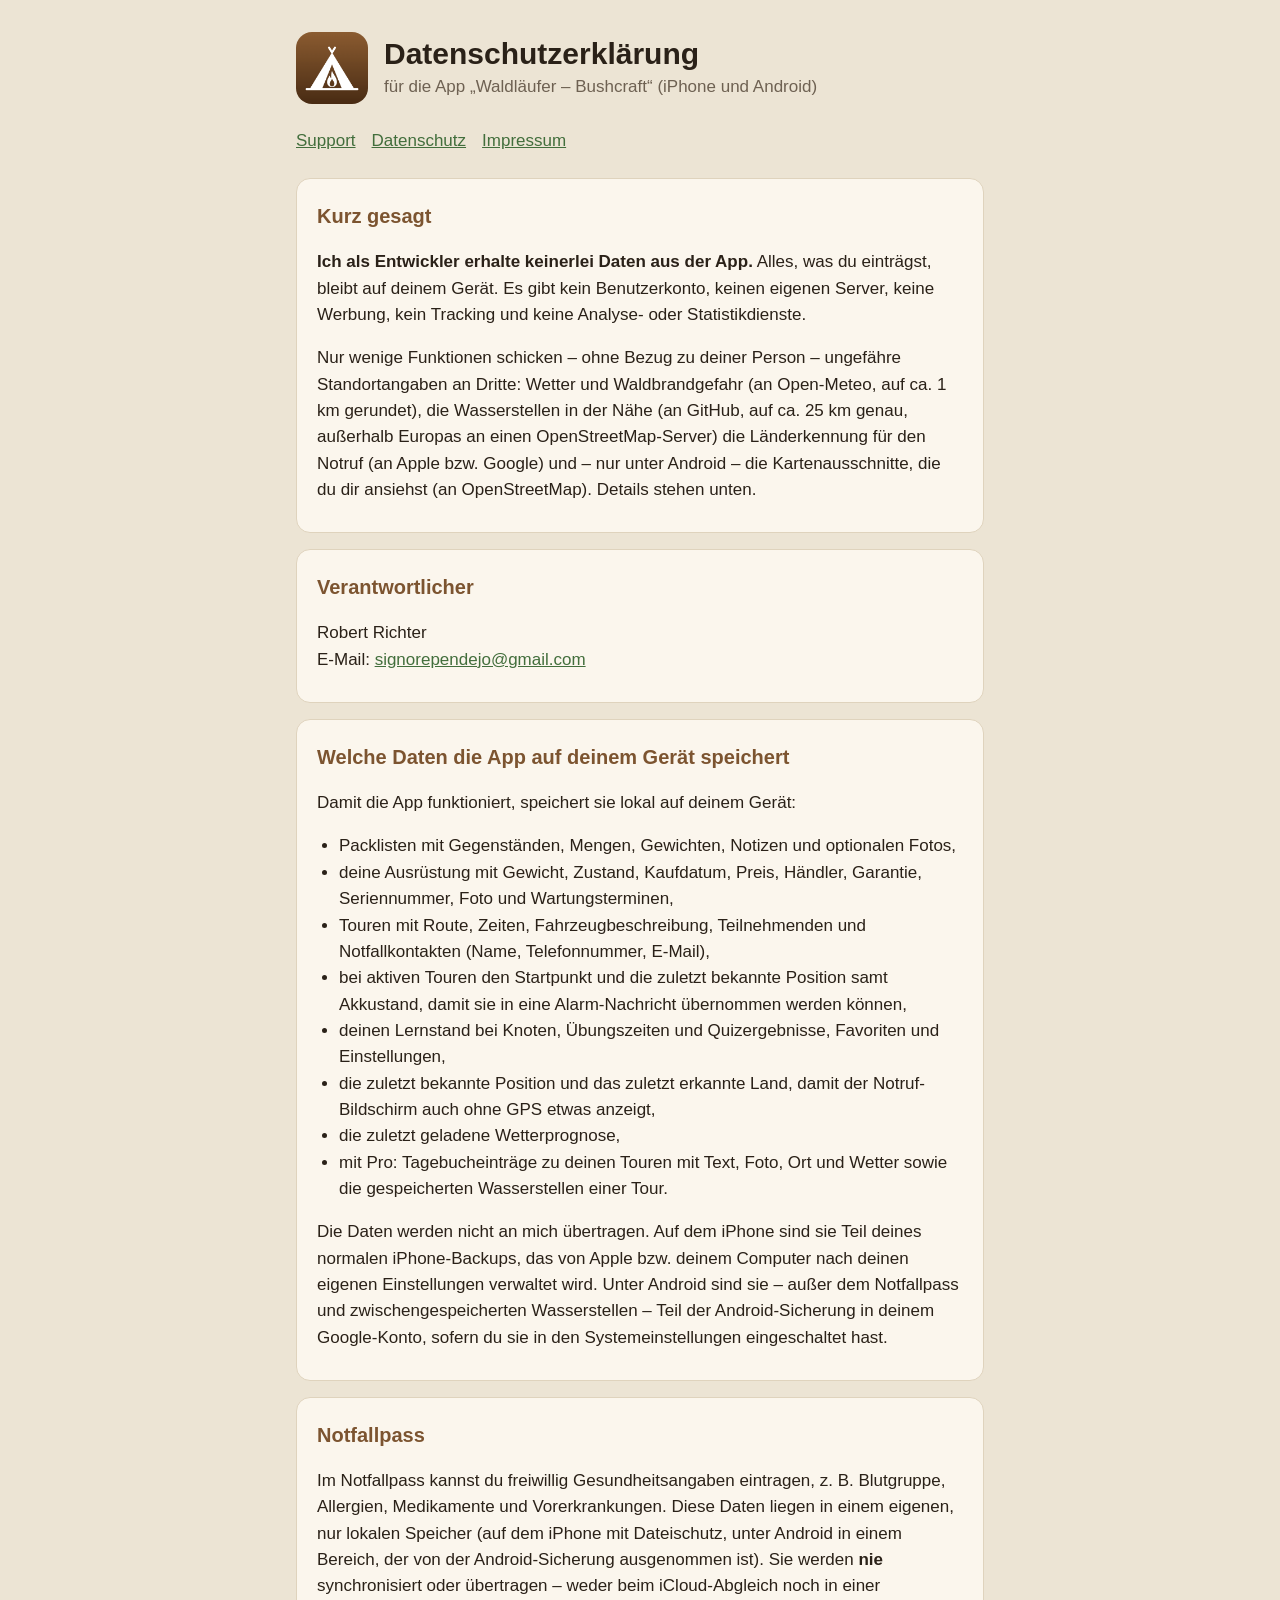
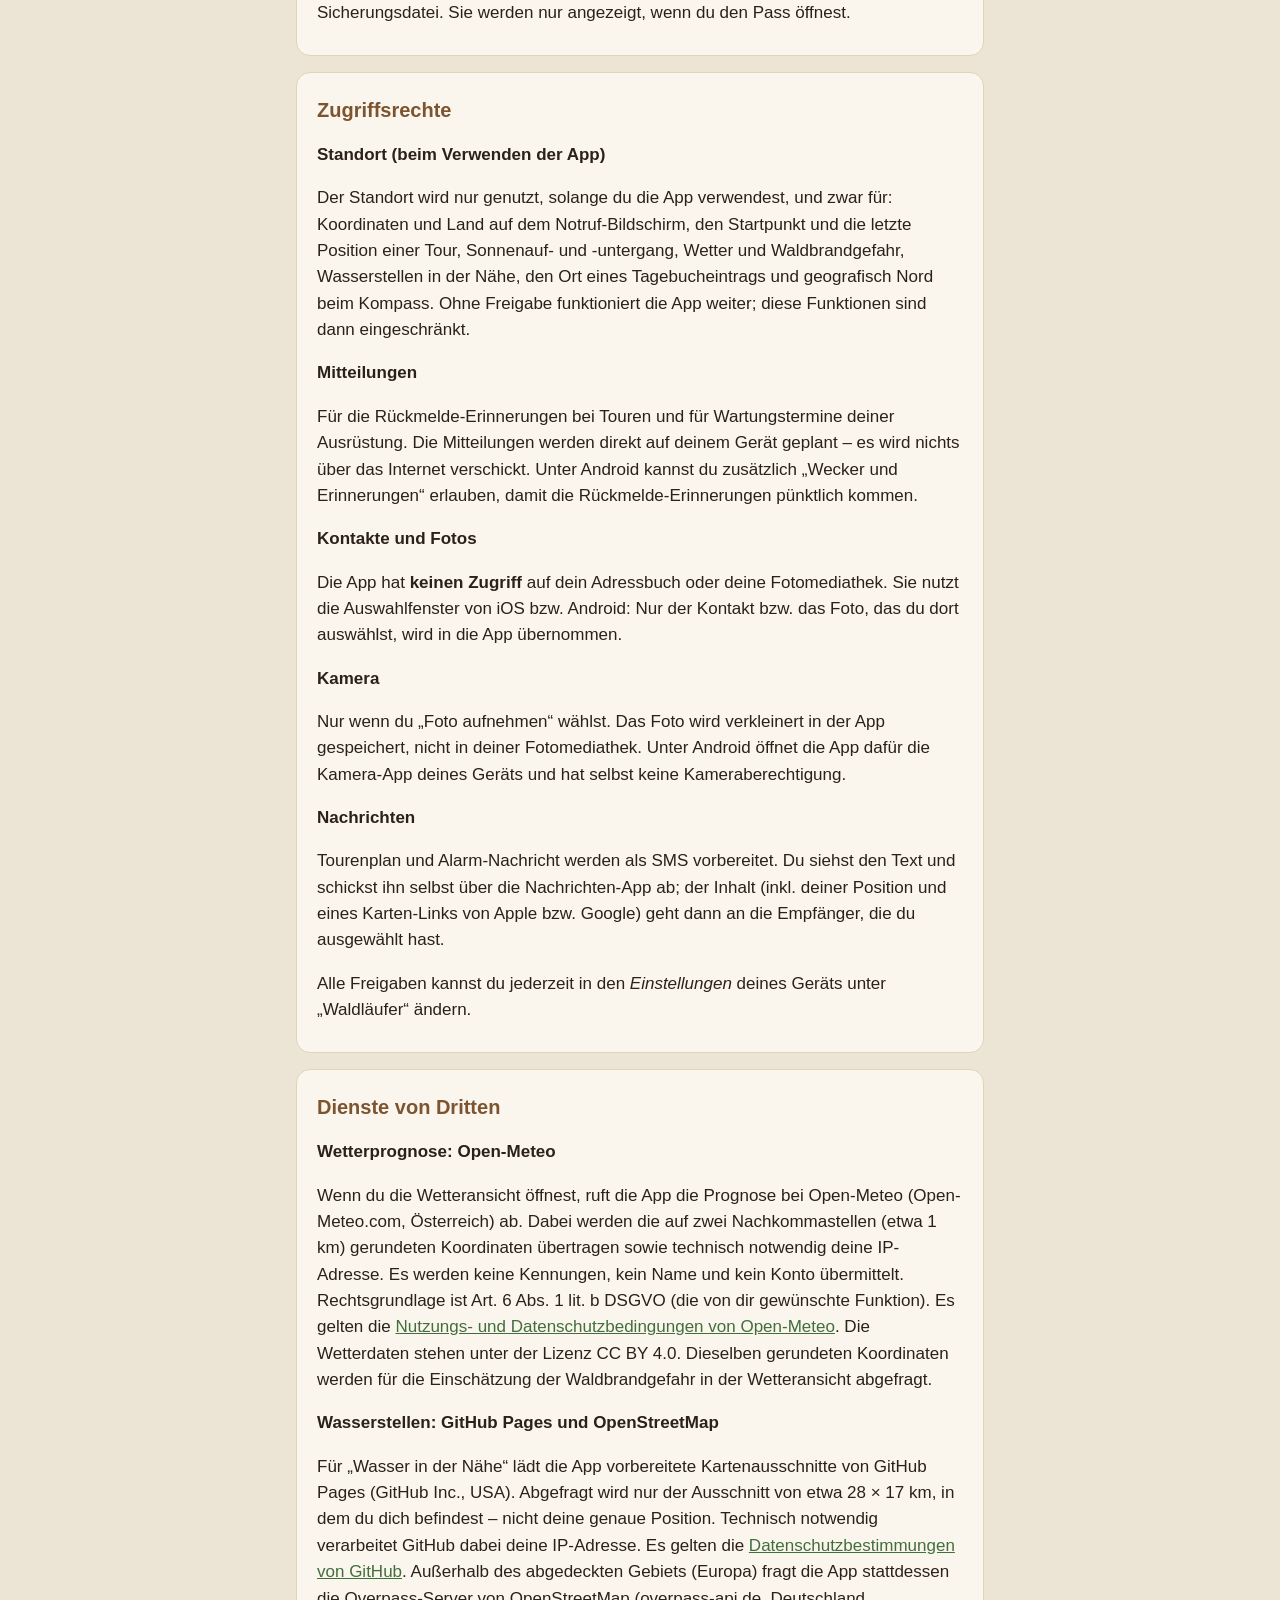
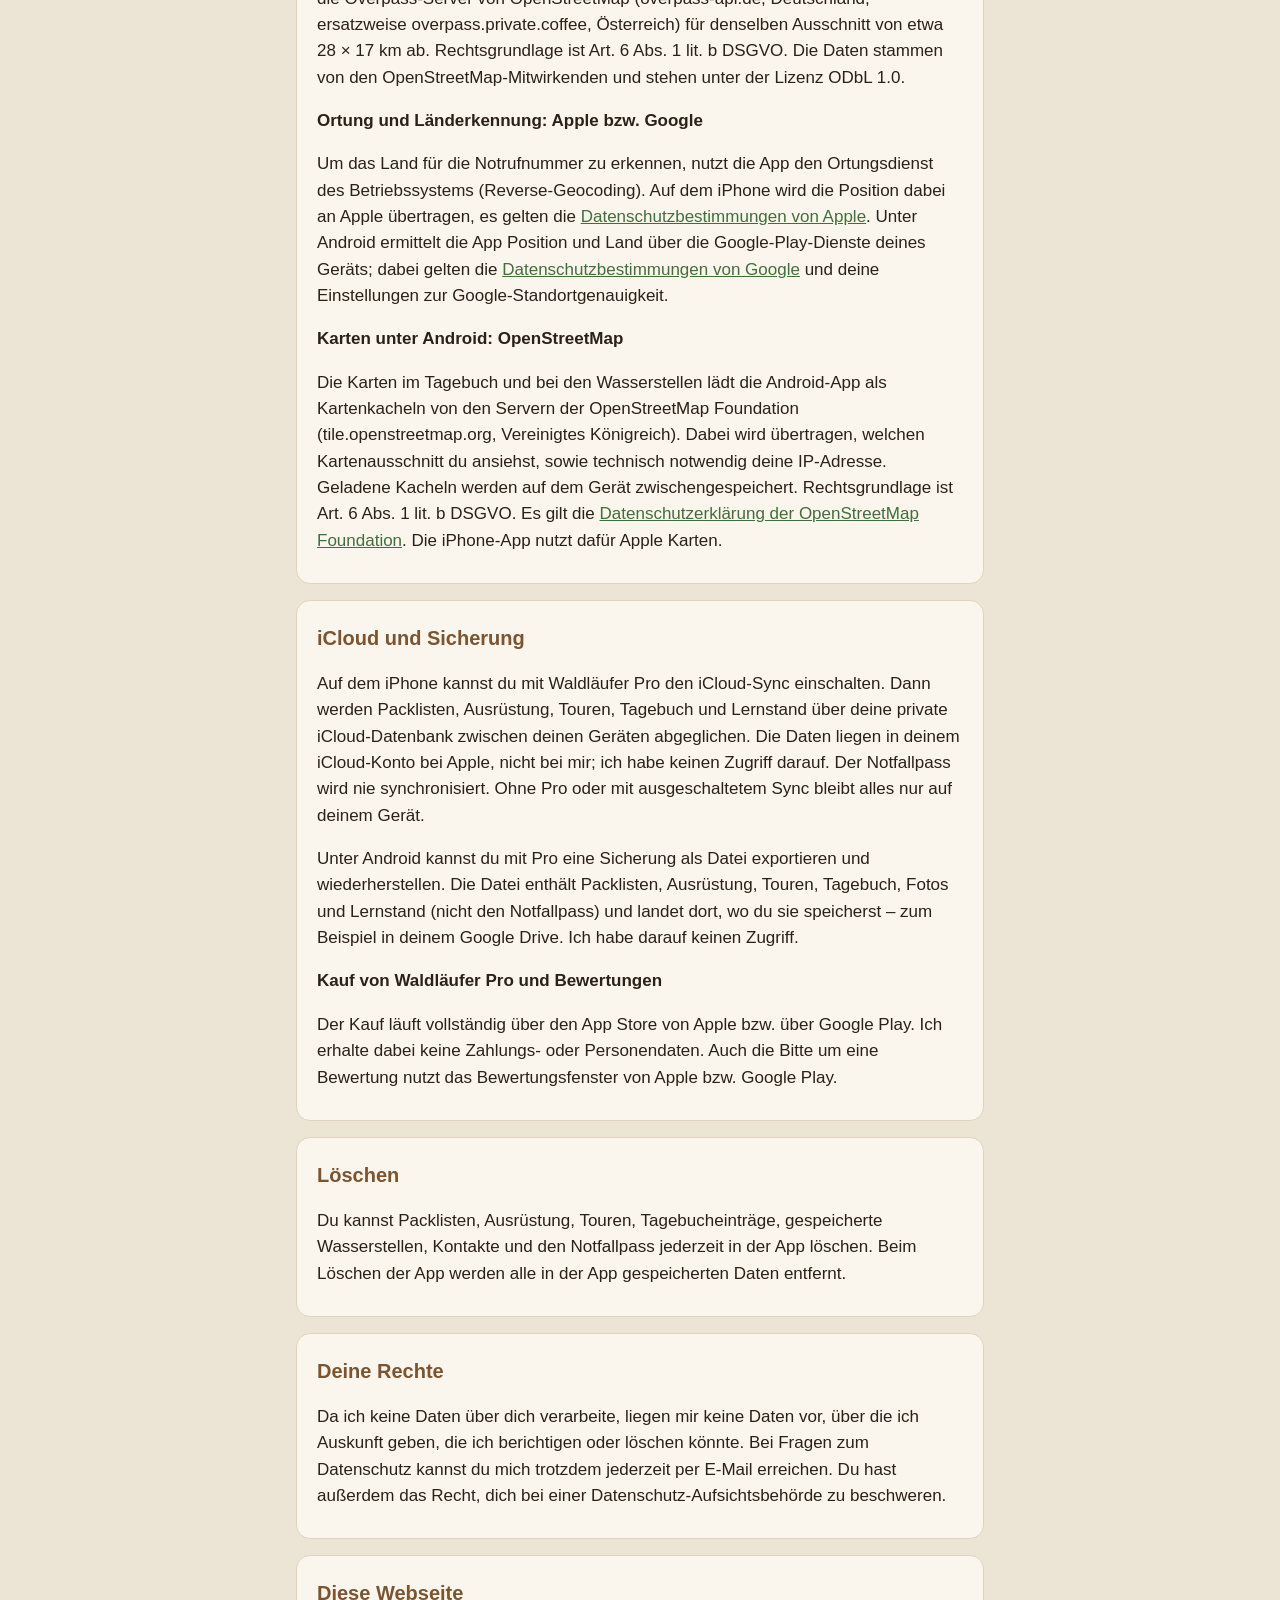
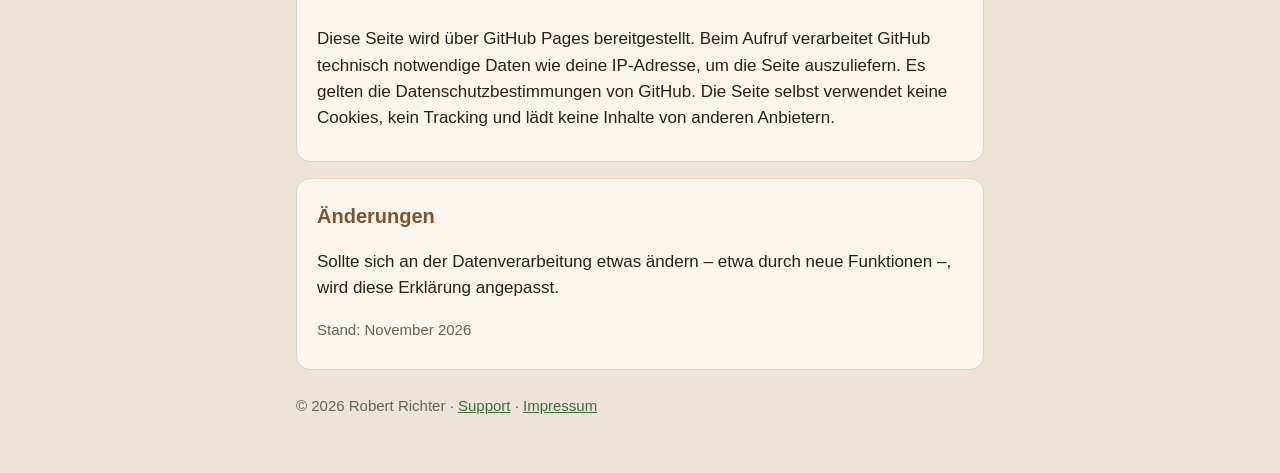
==== datenschutz.html @ 4b3ed61f "Datenschutz: Android-App ergänzt (Google-Ortung, OSM-Karten, Sicherung, Google Play) Co-Authored-By:" ====
<!doctype html>
<html lang="de">
<head>
  <meta charset="utf-8">
  <meta name="viewport" content="width=device-width, initial-scale=1">
  <title>Waldläufer – Datenschutz</title>
  <meta name="description" content="Datenschutzerklärung der App „Waldläufer – Bushcraft“ für iPhone und Android.">
  <link rel="icon" href="icon.png">
  <link rel="stylesheet" href="style.css">
</head>
<body>
<main>
  <header>
    <img src="icon.png" alt="">
    <div>
      <h1>Datenschutzerklärung</h1>
      <p>für die App „Waldläufer – Bushcraft“ (iPhone und Android)</p>
    </div>
  </header>
  <nav>
    <a href="./">Support</a>
    <a href="datenschutz.html">Datenschutz</a>
    <a href="impressum.html">Impressum</a>
  </nav>

  <section>
    <h2>Kurz gesagt</h2>
    <p><strong>Ich als Entwickler erhalte keinerlei Daten aus der App.</strong> Alles, was du einträgst, bleibt auf deinem Gerät.
      Es gibt kein Benutzerkonto, keinen eigenen Server, keine Werbung, kein Tracking und keine Analyse- oder Statistikdienste.</p>
    <p>Nur wenige Funktionen schicken – ohne Bezug zu deiner Person – ungefähre Standortangaben an Dritte: Wetter und
      Waldbrandgefahr (an Open-Meteo, auf ca. 1 km gerundet), die Wasserstellen in der Nähe (an GitHub, auf ca. 25 km genau,
      außerhalb Europas an einen OpenStreetMap-Server) die Länderkennung für den Notruf (an Apple bzw. Google) und – nur unter Android – die Kartenausschnitte, die du dir ansiehst (an OpenStreetMap). Details stehen unten.</p>
  </section>

  <section>
    <h2>Verantwortlicher</h2>
    <p>Robert Richter<br>
      E-Mail: <a href="mailto:signorependejo@gmail.com">signorependejo@gmail.com</a></p>
  </section>

  <section>
    <h2>Welche Daten die App auf deinem Gerät speichert</h2>
    <p>Damit die App funktioniert, speichert sie lokal auf deinem Gerät:</p>
    <ul>
      <li>Packlisten mit Gegenständen, Mengen, Gewichten, Notizen und optionalen Fotos,</li>
      <li>deine Ausrüstung mit Gewicht, Zustand, Kaufdatum, Preis, Händler, Garantie, Seriennummer, Foto und Wartungsterminen,</li>
      <li>Touren mit Route, Zeiten, Fahrzeugbeschreibung, Teilnehmenden und Notfallkontakten (Name, Telefonnummer, E-Mail),</li>
      <li>bei aktiven Touren den Startpunkt und die zuletzt bekannte Position samt Akkustand, damit sie in eine Alarm-Nachricht
        übernommen werden können,</li>
      <li>deinen Lernstand bei Knoten, Übungszeiten und Quizergebnisse, Favoriten und Einstellungen,</li>
      <li>die zuletzt bekannte Position und das zuletzt erkannte Land, damit der Notruf-Bildschirm auch ohne GPS etwas anzeigt,</li>
      <li>die zuletzt geladene Wetterprognose,</li>
      <li>mit Pro: Tagebucheinträge zu deinen Touren mit Text, Foto, Ort und Wetter sowie die gespeicherten Wasserstellen einer Tour.</li>
    </ul>
    <p>Die Daten werden nicht an mich übertragen. Auf dem iPhone sind sie Teil deines normalen iPhone-Backups, das von Apple bzw.
      deinem Computer nach deinen eigenen Einstellungen verwaltet wird. Unter Android sind sie – außer dem Notfallpass und
      zwischengespeicherten Wasserstellen – Teil der Android-Sicherung in deinem Google-Konto, sofern du sie in den
      Systemeinstellungen eingeschaltet hast.</p>
  </section>

  <section>
    <h2>Notfallpass</h2>
    <p>Im Notfallpass kannst du freiwillig Gesundheitsangaben eintragen, z. B. Blutgruppe, Allergien, Medikamente und
      Vorerkrankungen. Diese Daten liegen in einem eigenen, nur lokalen Speicher (auf dem iPhone mit Dateischutz, unter Android
      in einem Bereich, der von der Android-Sicherung ausgenommen ist). Sie werden <strong>nie</strong> synchronisiert oder
      übertragen – weder beim iCloud-Abgleich noch in einer Sicherungsdatei. Sie werden nur
      angezeigt, wenn du den Pass öffnest.</p>
  </section>

  <section>
    <h2>Zugriffsrechte</h2>
    <h3>Standort (beim Verwenden der App)</h3>
    <p>Der Standort wird nur genutzt, solange du die App verwendest, und zwar für: Koordinaten und Land auf dem Notruf-Bildschirm,
      den Startpunkt und die letzte Position einer Tour, Sonnenauf- und -untergang, Wetter und Waldbrandgefahr, Wasserstellen in der
      Nähe, den Ort eines Tagebucheintrags und geografisch Nord beim Kompass.
      Ohne Freigabe funktioniert die App weiter; diese Funktionen sind dann eingeschränkt.</p>
    <h3>Mitteilungen</h3>
    <p>Für die Rückmelde-Erinnerungen bei Touren und für Wartungstermine deiner Ausrüstung. Die Mitteilungen werden direkt auf
      deinem Gerät geplant – es wird nichts über das Internet verschickt. Unter Android kannst du zusätzlich „Wecker und
      Erinnerungen“ erlauben, damit die Rückmelde-Erinnerungen pünktlich kommen.</p>
    <h3>Kontakte und Fotos</h3>
    <p>Die App hat <strong>keinen Zugriff</strong> auf dein Adressbuch oder deine Fotomediathek. Sie nutzt die Auswahlfenster von
      iOS bzw. Android: Nur der Kontakt bzw. das Foto, das du dort auswählst, wird in die App übernommen.</p>
    <h3>Kamera</h3>
    <p>Nur wenn du „Foto aufnehmen“ wählst. Das Foto wird verkleinert in der App gespeichert, nicht in deiner Fotomediathek.
      Unter Android öffnet die App dafür die Kamera-App deines Geräts und hat selbst keine Kameraberechtigung.</p>
    <h3>Nachrichten</h3>
    <p>Tourenplan und Alarm-Nachricht werden als SMS vorbereitet. Du siehst den Text und schickst ihn selbst über die
      Nachrichten-App ab; der Inhalt (inkl. deiner Position und eines Karten-Links von Apple bzw. Google) geht dann an die Empfänger,
      die du ausgewählt hast.</p>
    <p>Alle Freigaben kannst du jederzeit in den <em>Einstellungen</em> deines Geräts unter „Waldläufer“ ändern.</p>
  </section>

  <section>
    <h2>Dienste von Dritten</h2>
    <h3>Wetterprognose: Open-Meteo</h3>
    <p>Wenn du die Wetteransicht öffnest, ruft die App die Prognose bei Open-Meteo (Open-Meteo.com, Österreich) ab. Dabei werden
      die auf zwei Nachkommastellen (etwa 1 km) gerundeten Koordinaten übertragen sowie technisch notwendig deine IP-Adresse.
      Es werden keine Kennungen, kein Name und kein Konto übermittelt. Rechtsgrundlage ist Art. 6 Abs. 1 lit. b DSGVO (die von dir
      gewünschte Funktion). Es gelten die <a href="https://open-meteo.com/en/terms">Nutzungs- und Datenschutzbedingungen von Open-Meteo</a>.
      Die Wetterdaten stehen unter der Lizenz CC BY 4.0. Dieselben gerundeten Koordinaten werden für die Einschätzung der
      Waldbrandgefahr in der Wetteransicht abgefragt.</p>
    <h3>Wasserstellen: GitHub Pages und OpenStreetMap</h3>
    <p>Für „Wasser in der Nähe“ lädt die App vorbereitete Kartenausschnitte von GitHub Pages (GitHub Inc., USA). Abgefragt wird
      nur der Ausschnitt von etwa 28 × 17 km, in dem du dich befindest – nicht deine genaue Position. Technisch notwendig
      verarbeitet GitHub dabei deine IP-Adresse. Es gelten die
      <a href="https://docs.github.com/de/site-policy/privacy-policies/github-general-privacy-statement">Datenschutzbestimmungen von GitHub</a>.
      Außerhalb des abgedeckten Gebiets (Europa) fragt die App stattdessen die Overpass-Server von OpenStreetMap
      (overpass-api.de, Deutschland, ersatzweise overpass.private.coffee, Österreich) für denselben Ausschnitt von etwa 28 × 17 km ab.
      Rechtsgrundlage ist Art. 6 Abs. 1 lit. b DSGVO. Die Daten stammen von den OpenStreetMap-Mitwirkenden und stehen unter der
      Lizenz ODbL 1.0.</p>
    <h3>Ortung und Länderkennung: Apple bzw. Google</h3>
    <p>Um das Land für die Notrufnummer zu erkennen, nutzt die App den Ortungsdienst des Betriebssystems (Reverse-Geocoding).
      Auf dem iPhone wird die Position dabei an Apple übertragen, es gelten die
      <a href="https://www.apple.com/de/legal/privacy/">Datenschutzbestimmungen von Apple</a>. Unter Android ermittelt die App
      Position und Land über die Google-Play-Dienste deines Geräts; dabei gelten die
      <a href="https://policies.google.com/privacy?hl=de">Datenschutzbestimmungen von Google</a> und deine Einstellungen zur
      Google-Standortgenauigkeit.</p>
    <h3>Karten unter Android: OpenStreetMap</h3>
    <p>Die Karten im Tagebuch und bei den Wasserstellen lädt die Android-App als Kartenkacheln von den Servern der OpenStreetMap
      Foundation (tile.openstreetmap.org, Vereinigtes Königreich). Dabei wird übertragen, welchen Kartenausschnitt du ansiehst, sowie
      technisch notwendig deine IP-Adresse. Geladene Kacheln werden auf dem Gerät zwischengespeichert. Rechtsgrundlage ist
      Art. 6 Abs. 1 lit. b DSGVO. Es gilt die <a href="https://osmfoundation.org/wiki/Privacy_Policy">Datenschutzerklärung der
      OpenStreetMap Foundation</a>. Die iPhone-App nutzt dafür Apple Karten.</p>
  </section>

  <section>
    <h2>iCloud und Sicherung</h2>
    <p>Auf dem iPhone kannst du mit Waldläufer Pro den iCloud-Sync einschalten. Dann werden Packlisten, Ausrüstung, Touren, Tagebuch und Lernstand
      über deine private iCloud-Datenbank zwischen deinen Geräten abgeglichen. Die Daten liegen in deinem iCloud-Konto bei Apple,
      nicht bei mir; ich habe keinen Zugriff darauf. Der Notfallpass wird nie synchronisiert. Ohne Pro oder mit ausgeschaltetem
      Sync bleibt alles nur auf deinem Gerät.</p>
    <p>Unter Android kannst du mit Pro eine Sicherung als Datei exportieren und wiederherstellen. Die Datei enthält Packlisten,
      Ausrüstung, Touren, Tagebuch, Fotos und Lernstand (nicht den Notfallpass) und landet dort, wo du sie speicherst – zum Beispiel
      in deinem Google Drive. Ich habe darauf keinen Zugriff.</p>
    <h3>Kauf von Waldläufer Pro und Bewertungen</h3>
    <p>Der Kauf läuft vollständig über den App Store von Apple bzw. über Google Play. Ich erhalte dabei keine Zahlungs- oder
      Personendaten. Auch die Bitte um eine Bewertung nutzt das Bewertungsfenster von Apple bzw. Google Play.</p>
  </section>

  <section>
    <h2>Löschen</h2>
    <p>Du kannst Packlisten, Ausrüstung, Touren, Tagebucheinträge, gespeicherte Wasserstellen, Kontakte und den Notfallpass jederzeit in der App löschen. Beim Löschen der App
      werden alle in der App gespeicherten Daten entfernt.</p>
  </section>

  <section>
    <h2>Deine Rechte</h2>
    <p>Da ich keine Daten über dich verarbeite, liegen mir keine Daten vor, über die ich Auskunft geben, die ich berichtigen oder
      löschen könnte. Bei Fragen zum Datenschutz kannst du mich trotzdem jederzeit per E-Mail erreichen. Du hast außerdem das Recht,
      dich bei einer Datenschutz-Aufsichtsbehörde zu beschweren.</p>
  </section>

  <section>
    <h2>Diese Webseite</h2>
    <p>Diese Seite wird über GitHub Pages bereitgestellt. Beim Aufruf verarbeitet GitHub technisch notwendige Daten wie deine
      IP-Adresse, um die Seite auszuliefern. Es gelten die Datenschutzbestimmungen von GitHub. Die Seite selbst verwendet keine
      Cookies, kein Tracking und lädt keine Inhalte von anderen Anbietern.</p>
  </section>

  <section>
    <h2>Änderungen</h2>
    <p>Sollte sich an der Datenverarbeitung etwas ändern – etwa durch neue Funktionen –, wird diese Erklärung angepasst.</p>
    <p class="muted">Stand: November 2026</p>
  </section>

  <footer>
    © 2026 Robert Richter · <a href="./">Support</a> · <a href="impressum.html">Impressum</a>
  </footer>
</main>
</body>
</html>
---- style.css ----
:root {
  --bg: #ece4d4;
  --card: #fbf6ed;
  --text: #2a2118;
  --muted: #6e6152;
  --accent: #426e3c;
  --bark: #7c5430;
  --line: #dfd3bd;
}
@media (prefers-color-scheme: dark) {
  :root {
    --bg: #1c1812;
    --card: #302920;
    --text: #efe8dc;
    --muted: #b3a690;
    --accent: #7eb46d;
    --bark: #c69a6b;
    --line: #43392c;
  }
}
* { box-sizing: border-box; }
body {
  margin: 0;
  background: var(--bg);
  color: var(--text);
  font: 17px/1.55 -apple-system, BlinkMacSystemFont, "Segoe UI", Roboto, sans-serif;
}
main { max-width: 720px; margin: 0 auto; padding: 32px 16px 56px; }
header { display: flex; align-items: center; gap: 16px; margin-bottom: 24px; }
header img { width: 72px; height: 72px; border-radius: 16px; }
header h1 { margin: 0; font-size: 30px; line-height: 1.2; }
header p { margin: 2px 0 0; color: var(--muted); }
nav { display: flex; gap: 16px; margin-bottom: 24px; flex-wrap: wrap; }
a { color: var(--accent); }
section {
  background: var(--card);
  border: 1px solid var(--line);
  border-radius: 14px;
  padding: 4px 20px 12px;
  margin-bottom: 16px;
}
h2 { font-size: 20px; margin: 18px 0 6px; color: var(--bark); }
h3 { font-size: 17px; margin: 16px 0 4px; }
ul { padding-left: 22px; }
.muted, footer { color: var(--muted); font-size: 15px; }
.note { border-left: 4px solid var(--bark); padding-left: 12px; }
footer { margin-top: 24px; }
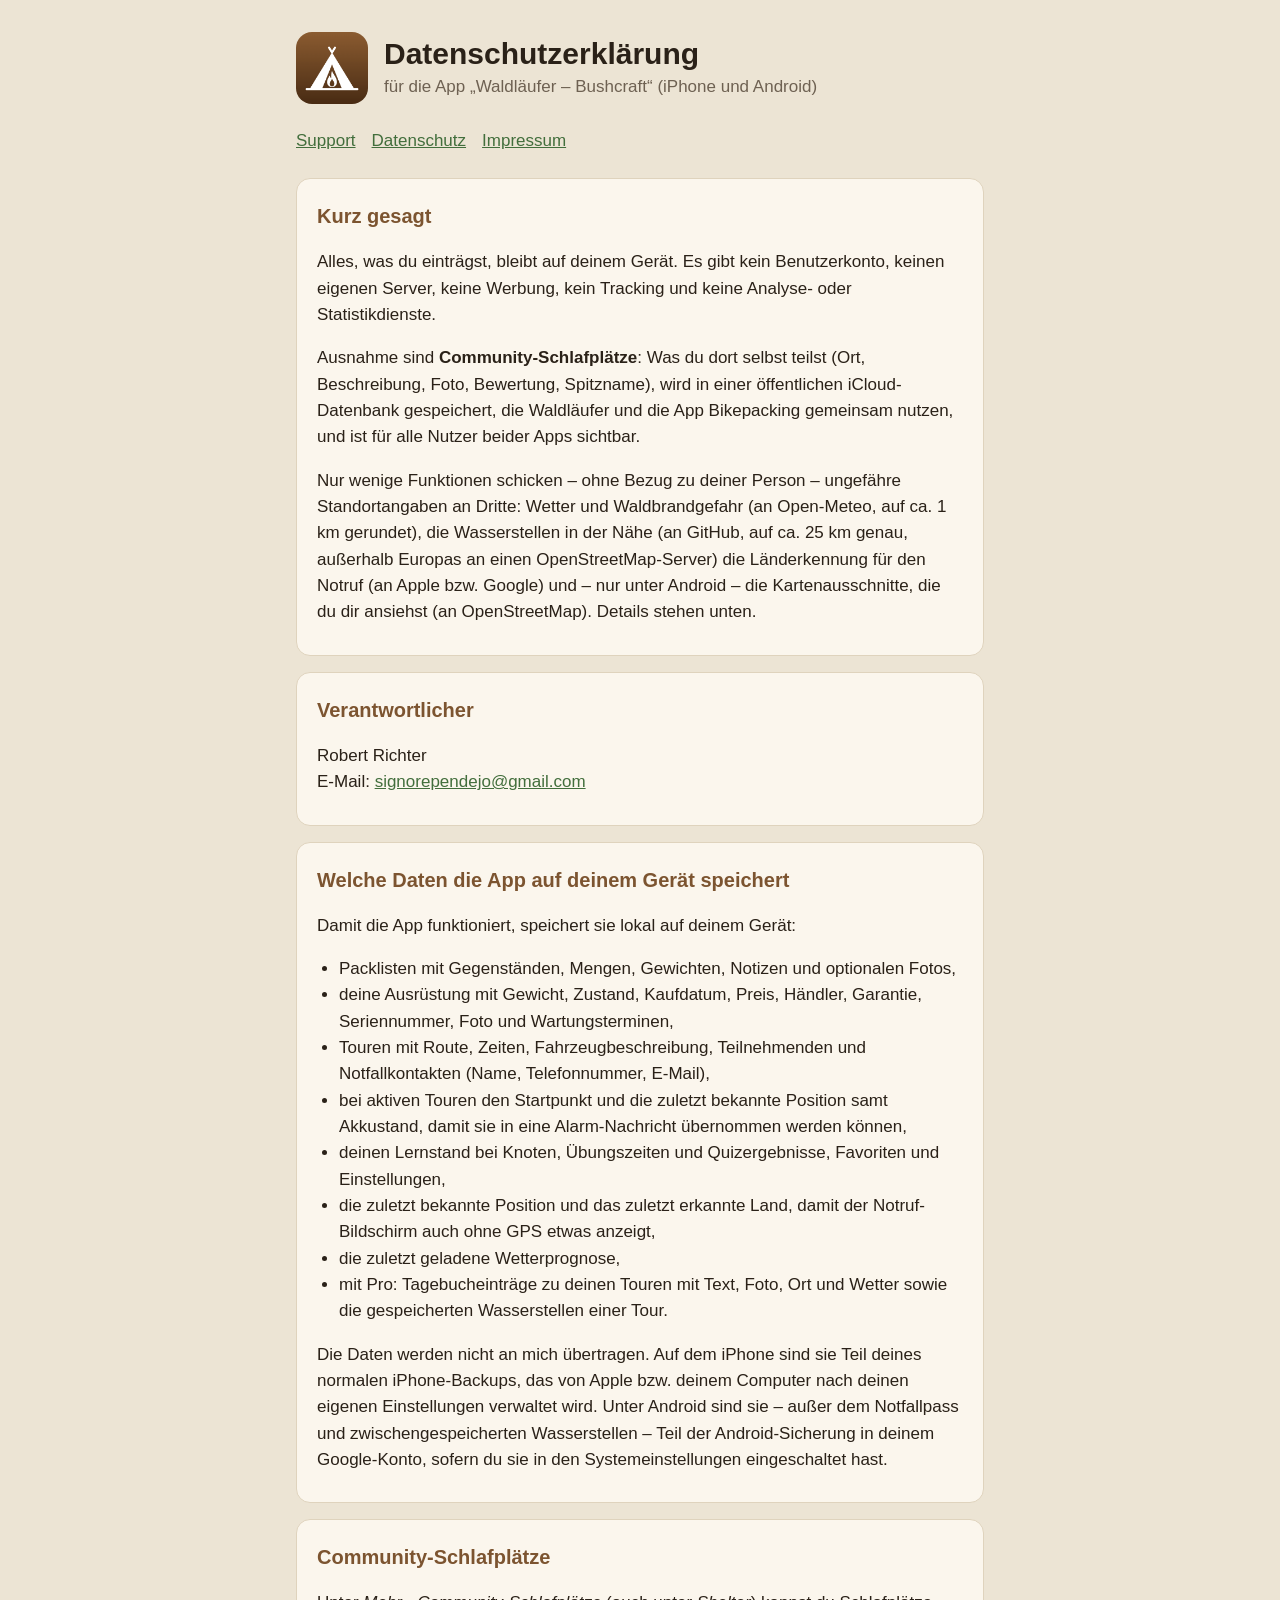
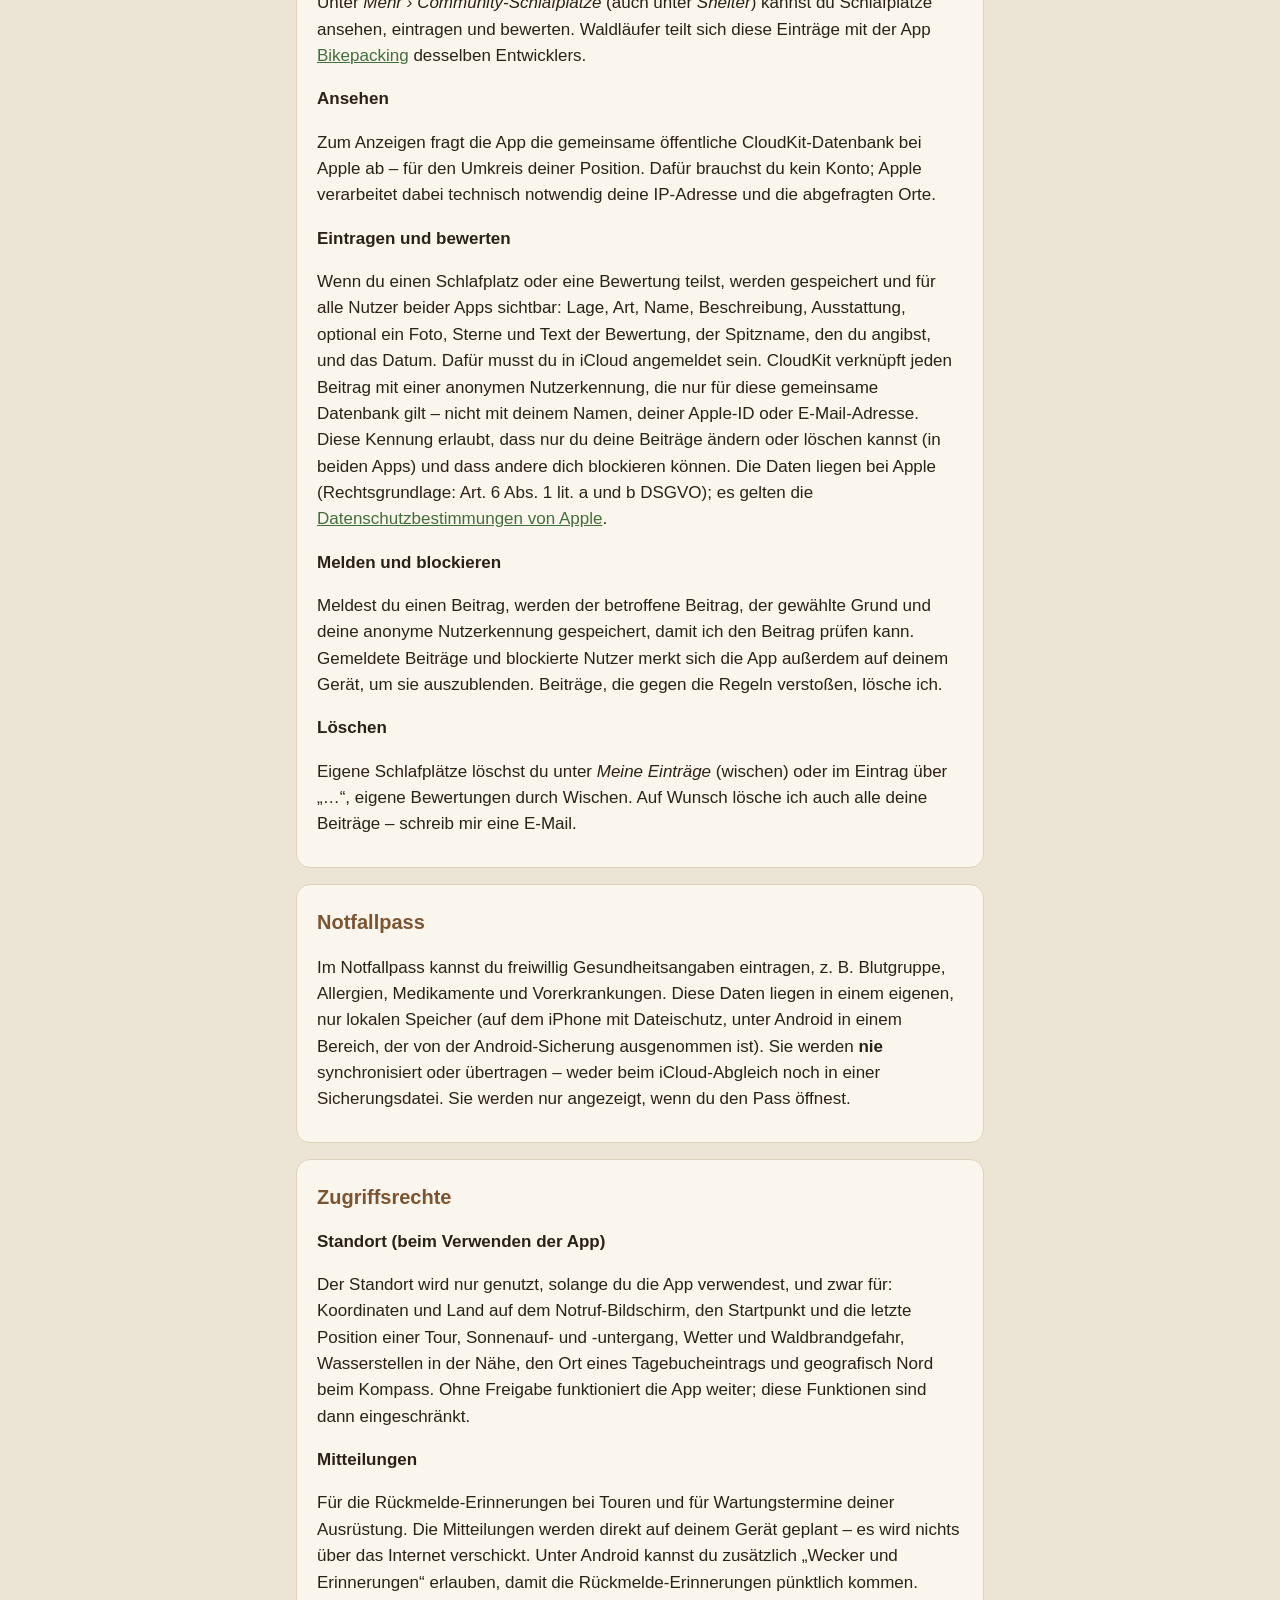
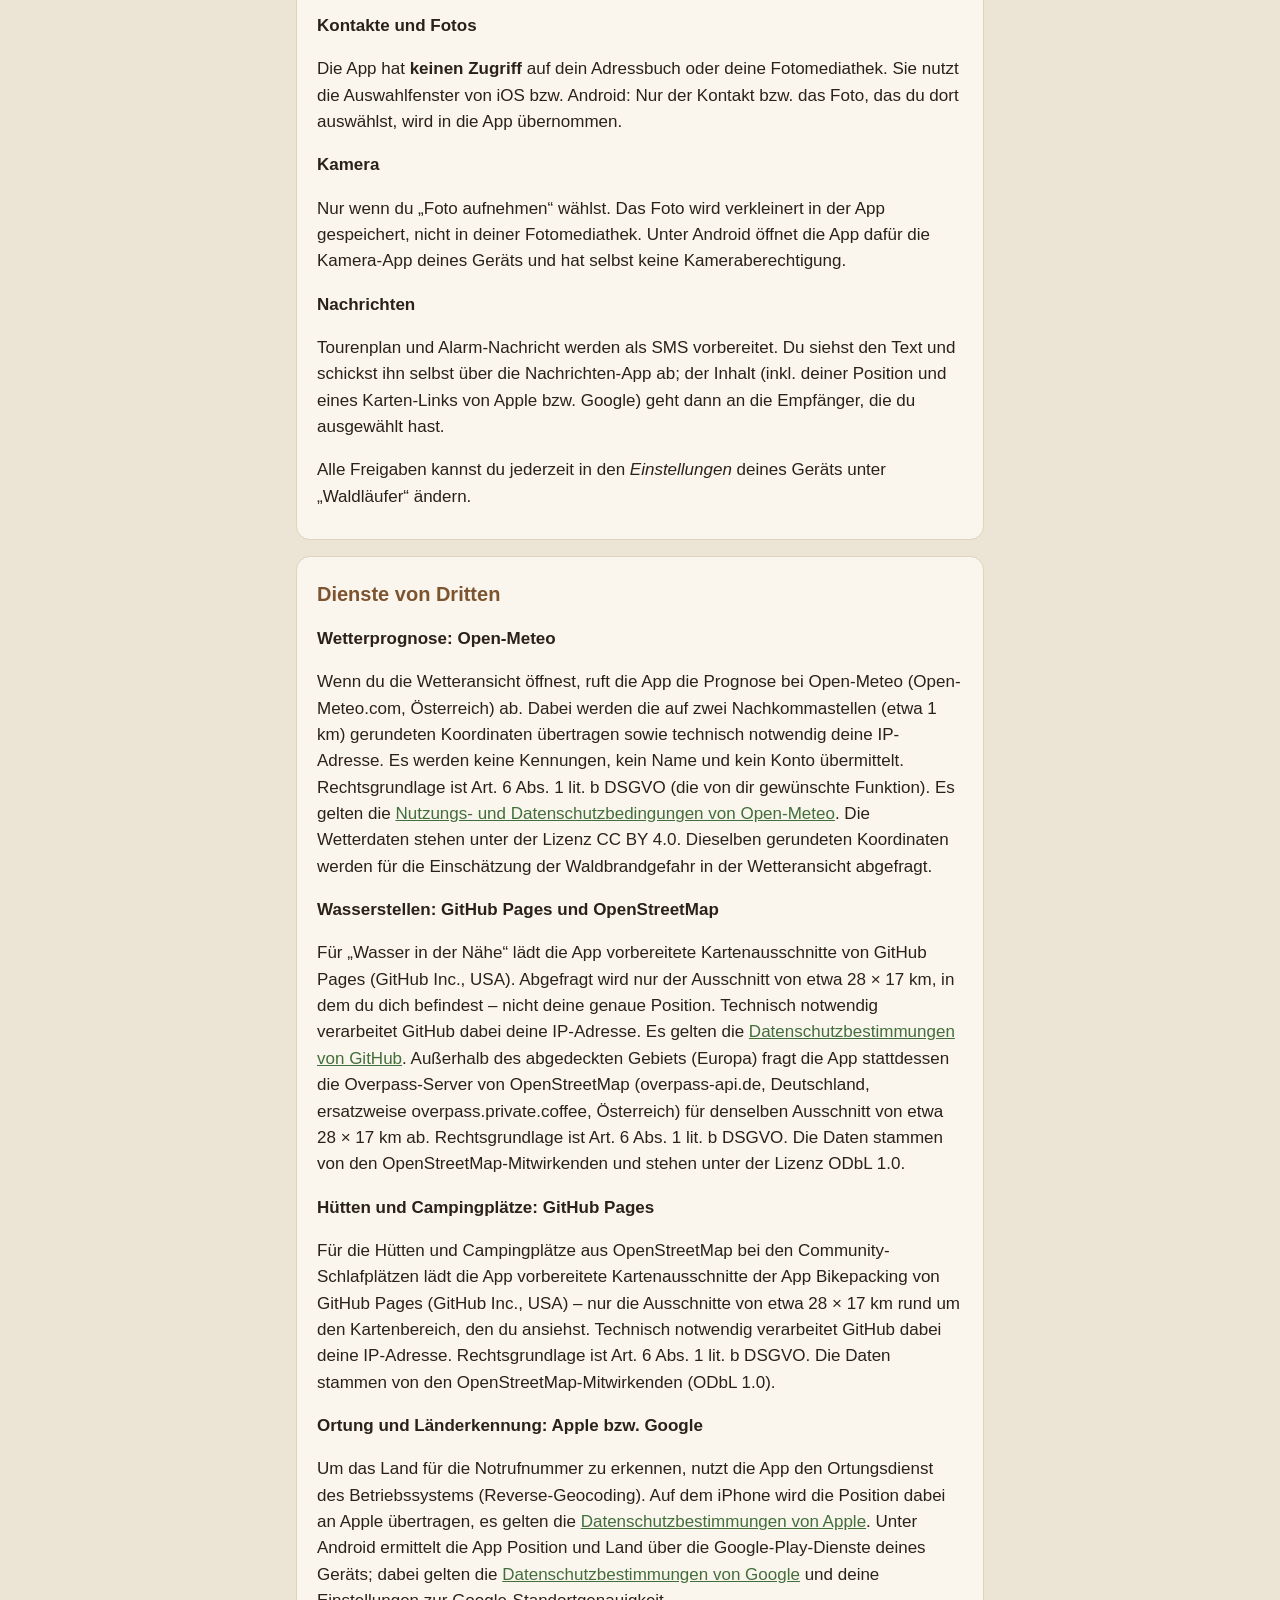
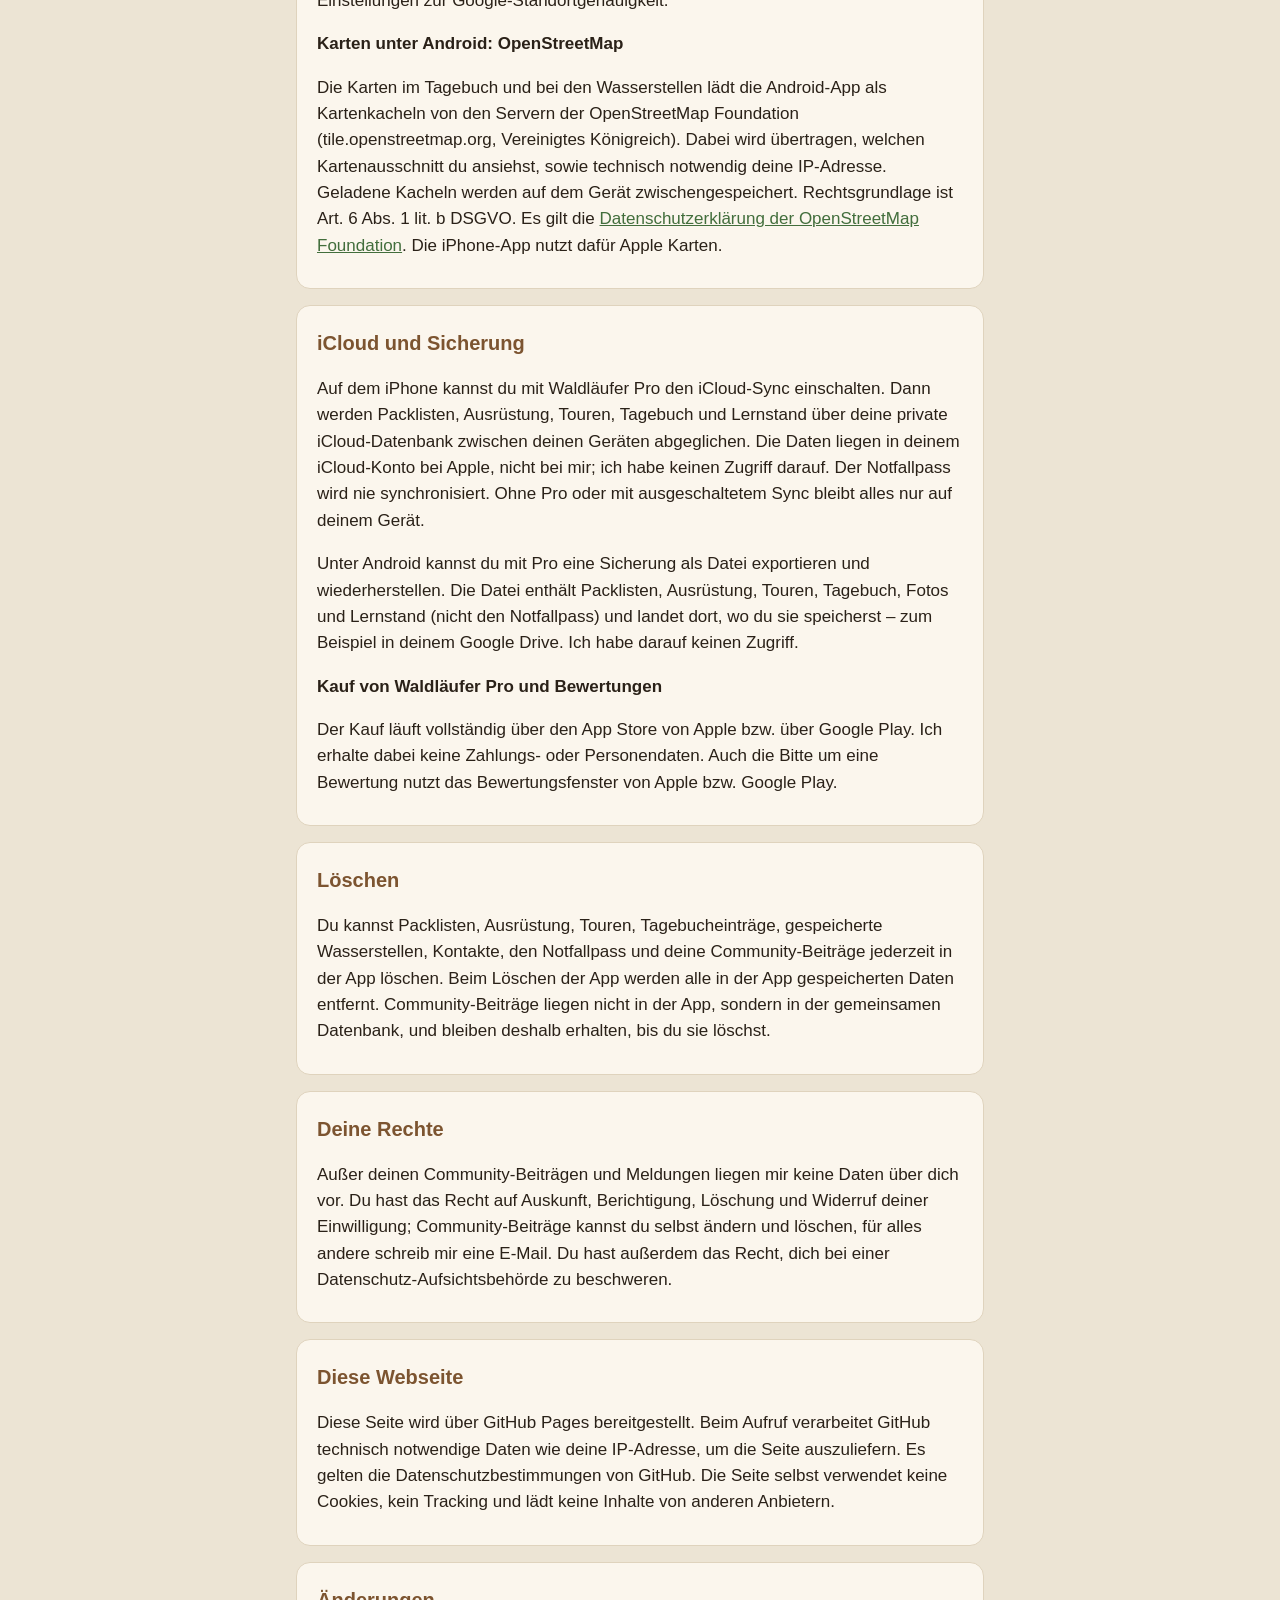
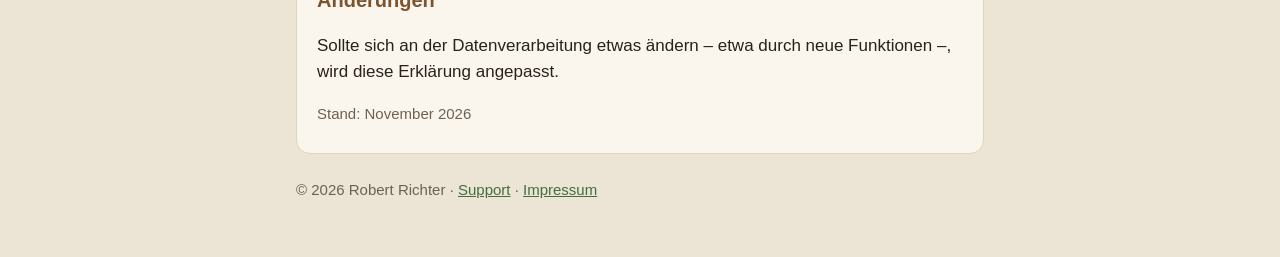
==== commit 8ce07912: "Datenschutz: Community-Schlafplätze (gemeinsam mit Bikepacking) und Hütten-Kacheln Co-Authored-By: C" ====
--- a/datenschutz.html
+++ b/datenschutz.html
@@ -25,8 +25,11 @@
 
   <section>
     <h2>Kurz gesagt</h2>
-    <p><strong>Ich als Entwickler erhalte keinerlei Daten aus der App.</strong> Alles, was du einträgst, bleibt auf deinem Gerät.
-      Es gibt kein Benutzerkonto, keinen eigenen Server, keine Werbung, kein Tracking und keine Analyse- oder Statistikdienste.</p>
+    <p>Alles, was du einträgst, bleibt auf deinem Gerät. Es gibt kein Benutzerkonto, keinen eigenen Server, keine Werbung,
+      kein Tracking und keine Analyse- oder Statistikdienste.</p>
+    <p>Ausnahme sind <strong>Community-Schlafplätze</strong>: Was du dort selbst teilst (Ort, Beschreibung, Foto, Bewertung, Spitzname),
+      wird in einer öffentlichen iCloud-Datenbank gespeichert, die Waldläufer und die App Bikepacking gemeinsam nutzen, und ist für
+      alle Nutzer beider Apps sichtbar.</p>
     <p>Nur wenige Funktionen schicken – ohne Bezug zu deiner Person – ungefähre Standortangaben an Dritte: Wetter und
       Waldbrandgefahr (an Open-Meteo, auf ca. 1 km gerundet), die Wasserstellen in der Nähe (an GitHub, auf ca. 25 km genau,
       außerhalb Europas an einen OpenStreetMap-Server) die Länderkennung für den Notruf (an Apple bzw. Google) und – nur unter Android – die Kartenausschnitte, die du dir ansiehst (an OpenStreetMap). Details stehen unten.</p>
@@ -56,6 +59,31 @@
       deinem Computer nach deinen eigenen Einstellungen verwaltet wird. Unter Android sind sie – außer dem Notfallpass und
       zwischengespeicherten Wasserstellen – Teil der Android-Sicherung in deinem Google-Konto, sofern du sie in den
       Systemeinstellungen eingeschaltet hast.</p>
+  </section>
+
+  <section>
+    <h2>Community-Schlafplätze</h2>
+    <p>Unter <em>Mehr › Community-Schlafplätze</em> (auch unter <em>Shelter</em>) kannst du Schlafplätze ansehen, eintragen und
+      bewerten. Waldläufer teilt sich diese Einträge mit der App <a href="https://curlyrob.github.io/bikepacking/">Bikepacking</a>
+      desselben Entwicklers.</p>
+    <h3>Ansehen</h3>
+    <p>Zum Anzeigen fragt die App die gemeinsame öffentliche CloudKit-Datenbank bei Apple ab – für den Umkreis deiner Position.
+      Dafür brauchst du kein Konto; Apple verarbeitet dabei technisch notwendig deine IP-Adresse und die abgefragten Orte.</p>
+    <h3>Eintragen und bewerten</h3>
+    <p>Wenn du einen Schlafplatz oder eine Bewertung teilst, werden gespeichert und für alle Nutzer beider Apps sichtbar: Lage, Art,
+      Name, Beschreibung, Ausstattung, optional ein Foto, Sterne und Text der Bewertung, der Spitzname, den du angibst, und das Datum.
+      Dafür musst du in iCloud angemeldet sein. CloudKit verknüpft jeden Beitrag mit einer anonymen Nutzerkennung, die nur für diese
+      gemeinsame Datenbank gilt – nicht mit deinem Namen, deiner Apple-ID oder E-Mail-Adresse. Diese Kennung erlaubt, dass nur du
+      deine Beiträge ändern oder löschen kannst (in beiden Apps) und dass andere dich blockieren können. Die Daten liegen bei Apple
+      (Rechtsgrundlage: Art. 6 Abs. 1 lit. a und b DSGVO); es gelten die
+      <a href="https://www.apple.com/de/legal/privacy/">Datenschutzbestimmungen von Apple</a>.</p>
+    <h3>Melden und blockieren</h3>
+    <p>Meldest du einen Beitrag, werden der betroffene Beitrag, der gewählte Grund und deine anonyme Nutzerkennung gespeichert, damit
+      ich den Beitrag prüfen kann. Gemeldete Beiträge und blockierte Nutzer merkt sich die App außerdem auf deinem Gerät, um sie
+      auszublenden. Beiträge, die gegen die Regeln verstoßen, lösche ich.</p>
+    <h3>Löschen</h3>
+    <p>Eigene Schlafplätze löschst du unter <em>Meine Einträge</em> (wischen) oder im Eintrag über „…“, eigene Bewertungen durch
+      Wischen. Auf Wunsch lösche ich auch alle deine Beiträge – schreib mir eine E-Mail.</p>
   </section>
 
   <section>
@@ -109,6 +137,11 @@
       (overpass-api.de, Deutschland, ersatzweise overpass.private.coffee, Österreich) für denselben Ausschnitt von etwa 28 × 17 km ab.
       Rechtsgrundlage ist Art. 6 Abs. 1 lit. b DSGVO. Die Daten stammen von den OpenStreetMap-Mitwirkenden und stehen unter der
       Lizenz ODbL 1.0.</p>
+    <h3>Hütten und Campingplätze: GitHub Pages</h3>
+    <p>Für die Hütten und Campingplätze aus OpenStreetMap bei den Community-Schlafplätzen lädt die App vorbereitete Kartenausschnitte
+      der App Bikepacking von GitHub Pages (GitHub Inc., USA) – nur die Ausschnitte von etwa 28 × 17 km rund um den Kartenbereich, den
+      du ansiehst. Technisch notwendig verarbeitet GitHub dabei deine IP-Adresse. Rechtsgrundlage ist Art. 6 Abs. 1 lit. b DSGVO.
+      Die Daten stammen von den OpenStreetMap-Mitwirkenden (ODbL 1.0).</p>
     <h3>Ortung und Länderkennung: Apple bzw. Google</h3>
     <p>Um das Land für die Notrufnummer zu erkennen, nutzt die App den Ortungsdienst des Betriebssystems (Reverse-Geocoding).
       Auf dem iPhone wird die Position dabei an Apple übertragen, es gelten die
@@ -140,14 +173,16 @@
 
   <section>
     <h2>Löschen</h2>
-    <p>Du kannst Packlisten, Ausrüstung, Touren, Tagebucheinträge, gespeicherte Wasserstellen, Kontakte und den Notfallpass jederzeit in der App löschen. Beim Löschen der App
-      werden alle in der App gespeicherten Daten entfernt.</p>
+    <p>Du kannst Packlisten, Ausrüstung, Touren, Tagebucheinträge, gespeicherte Wasserstellen, Kontakte, den Notfallpass und deine
+      Community-Beiträge jederzeit in der App löschen. Beim Löschen der App
+      werden alle in der App gespeicherten Daten entfernt. Community-Beiträge liegen nicht in der App, sondern in der gemeinsamen Datenbank, und bleiben deshalb erhalten, bis du sie löschst.</p>
   </section>
 
   <section>
     <h2>Deine Rechte</h2>
-    <p>Da ich keine Daten über dich verarbeite, liegen mir keine Daten vor, über die ich Auskunft geben, die ich berichtigen oder
-      löschen könnte. Bei Fragen zum Datenschutz kannst du mich trotzdem jederzeit per E-Mail erreichen. Du hast außerdem das Recht,
+    <p>Außer deinen Community-Beiträgen und Meldungen liegen mir keine Daten über dich vor. Du hast das Recht auf Auskunft,
+      Berichtigung, Löschung und Widerruf deiner Einwilligung; Community-Beiträge kannst du selbst ändern und löschen, für alles
+      andere schreib mir eine E-Mail. Du hast außerdem das Recht,
       dich bei einer Datenschutz-Aufsichtsbehörde zu beschweren.</p>
   </section>
 
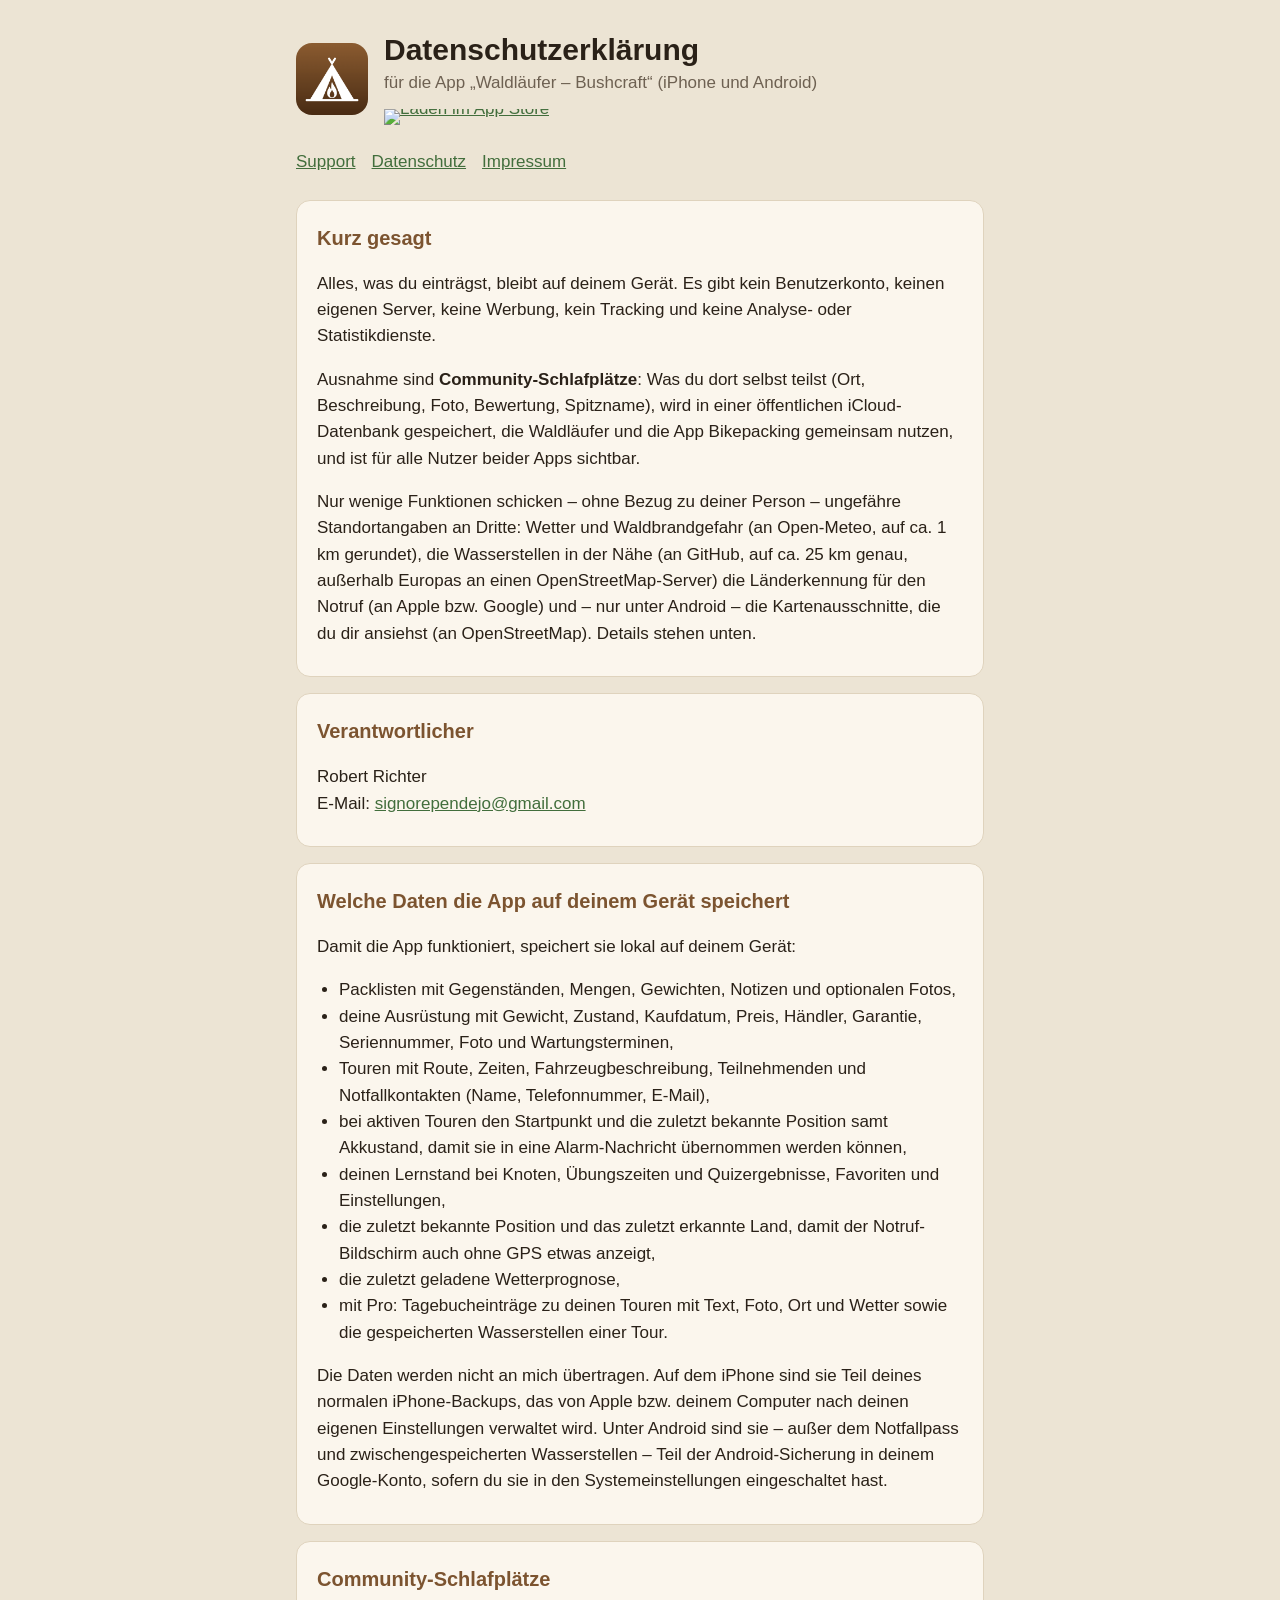
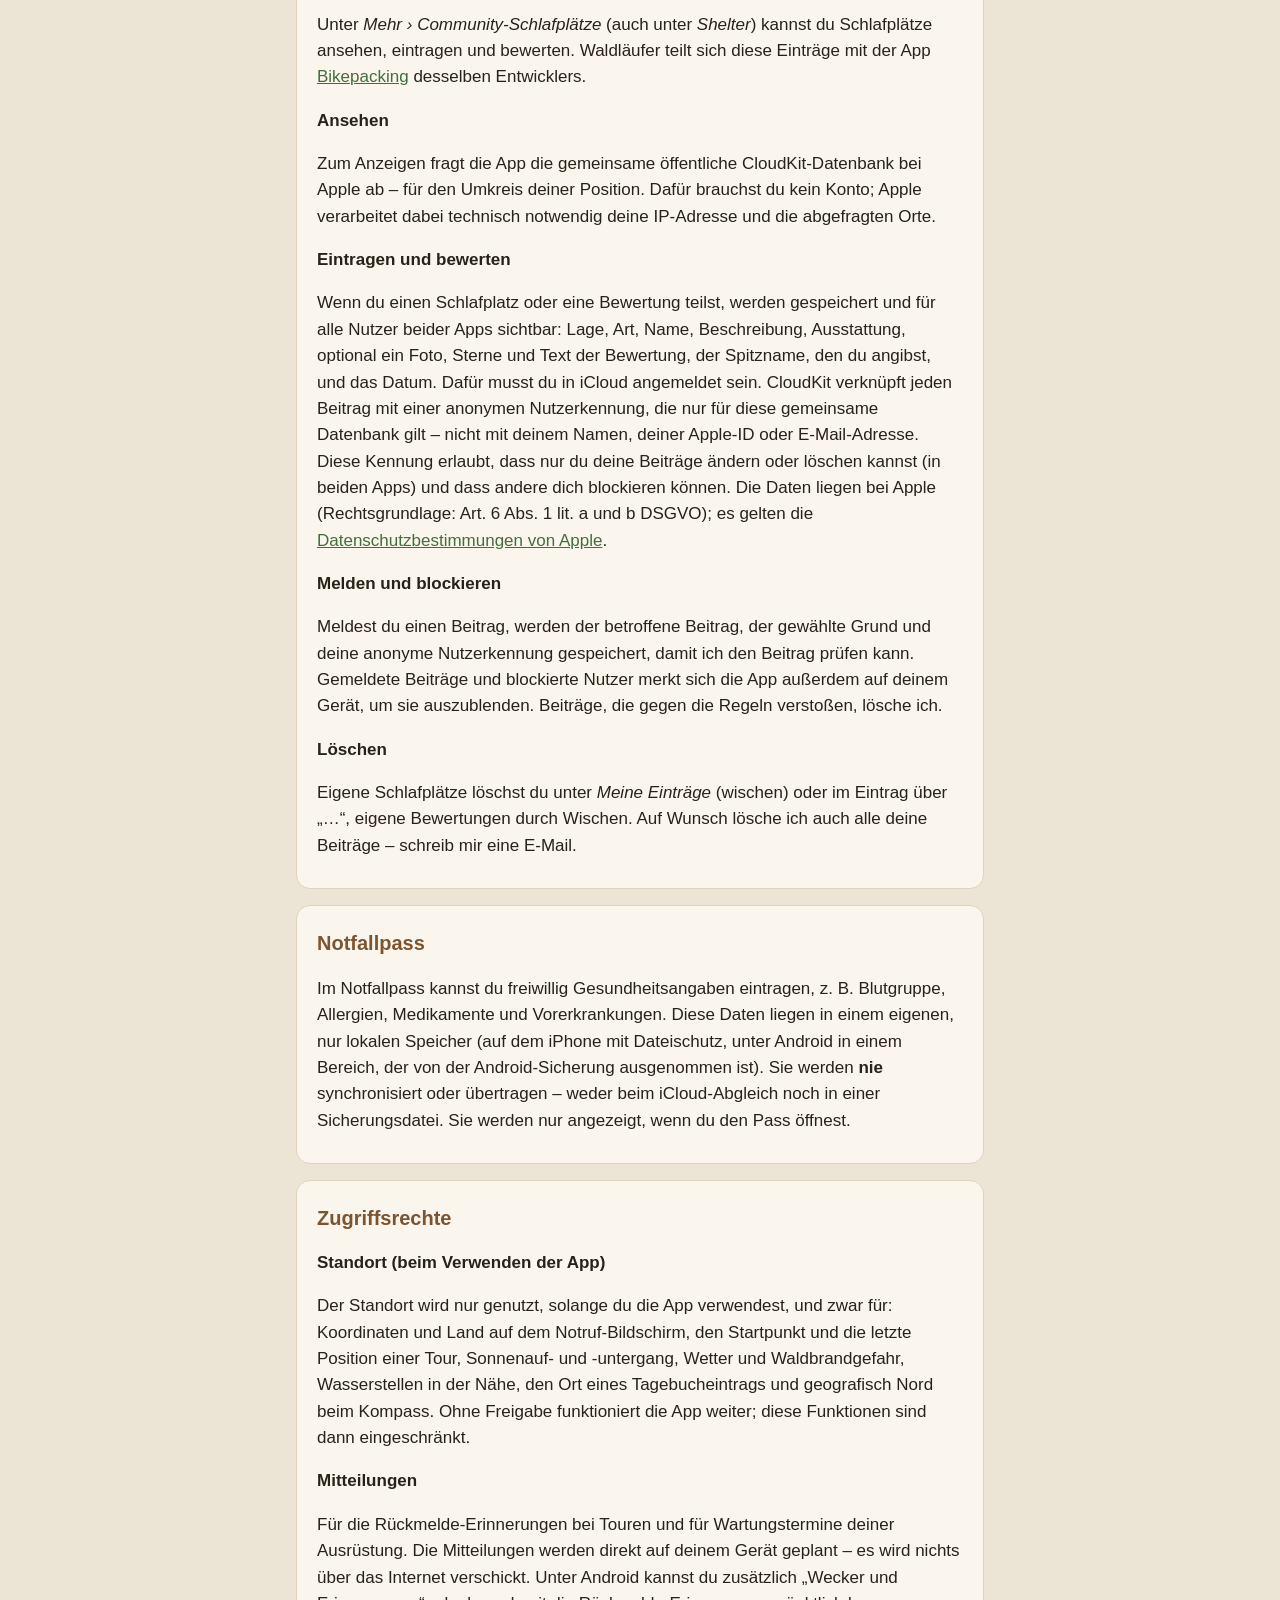
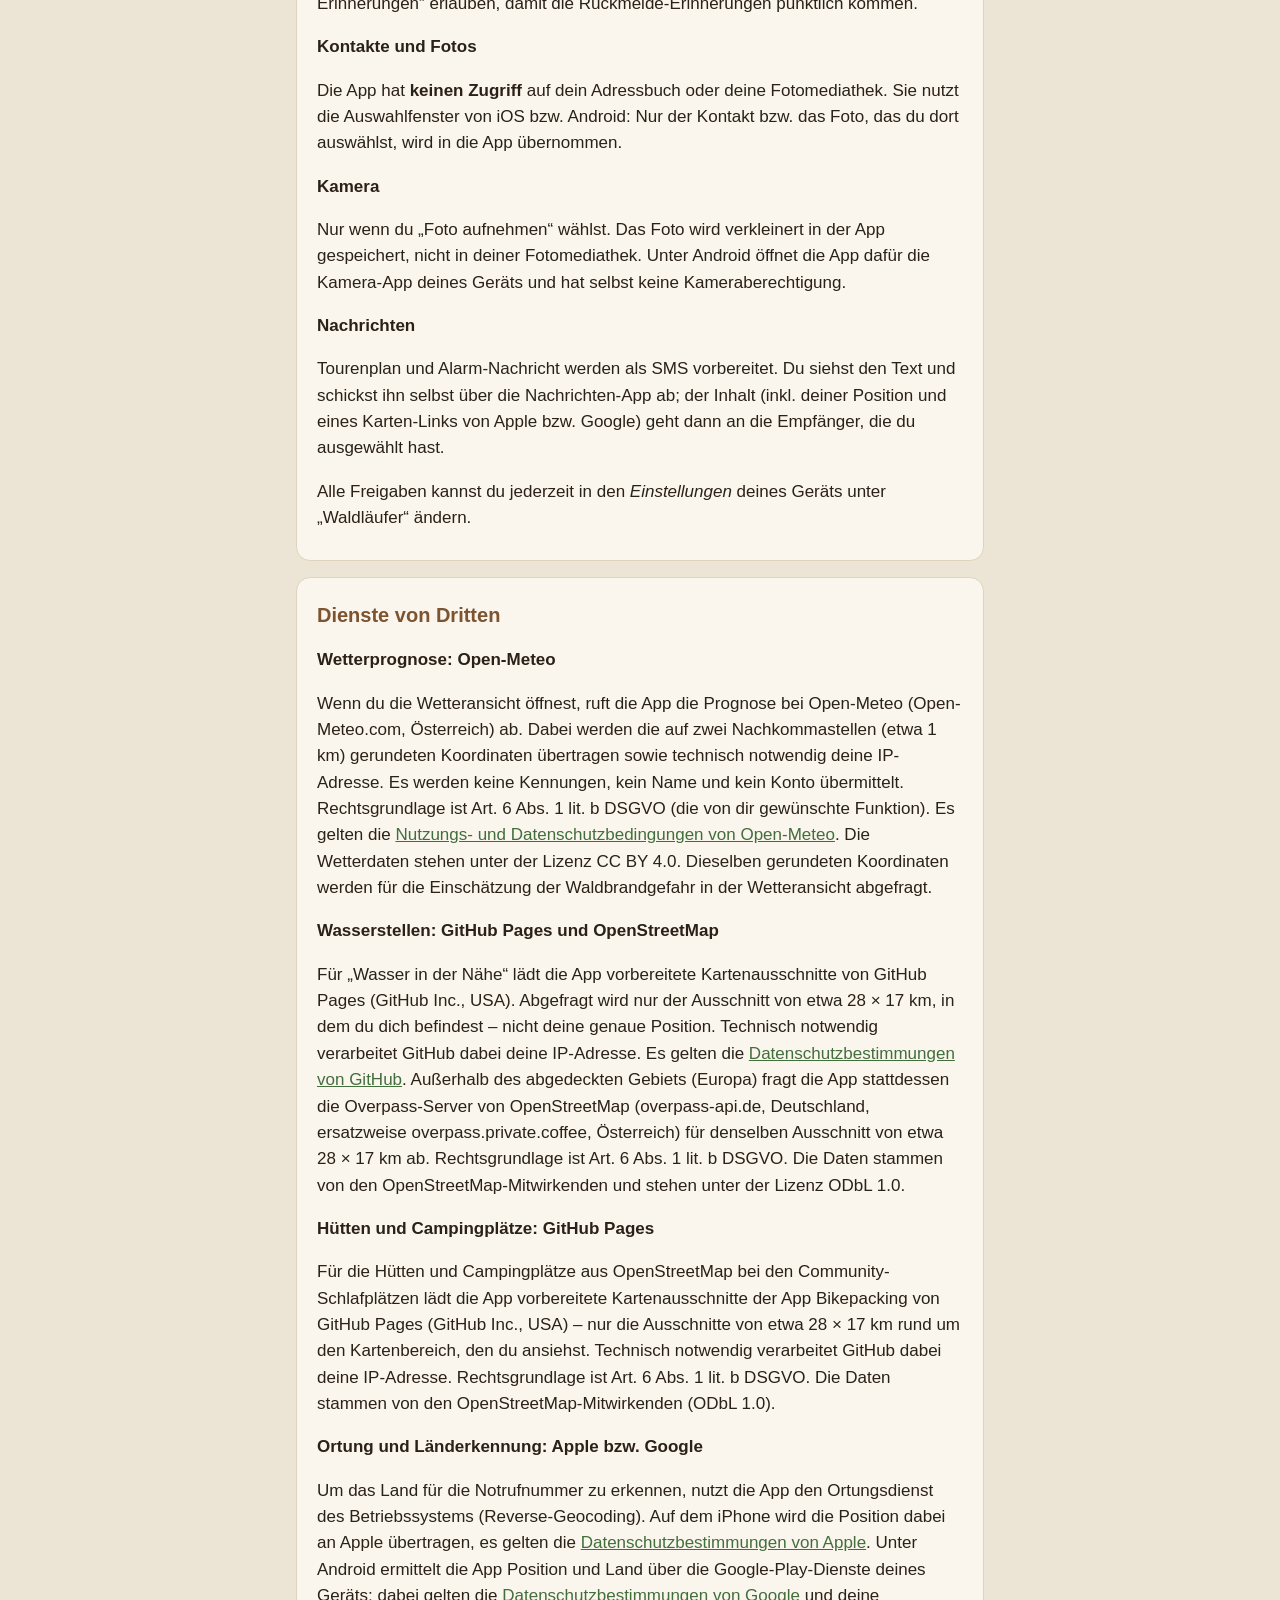
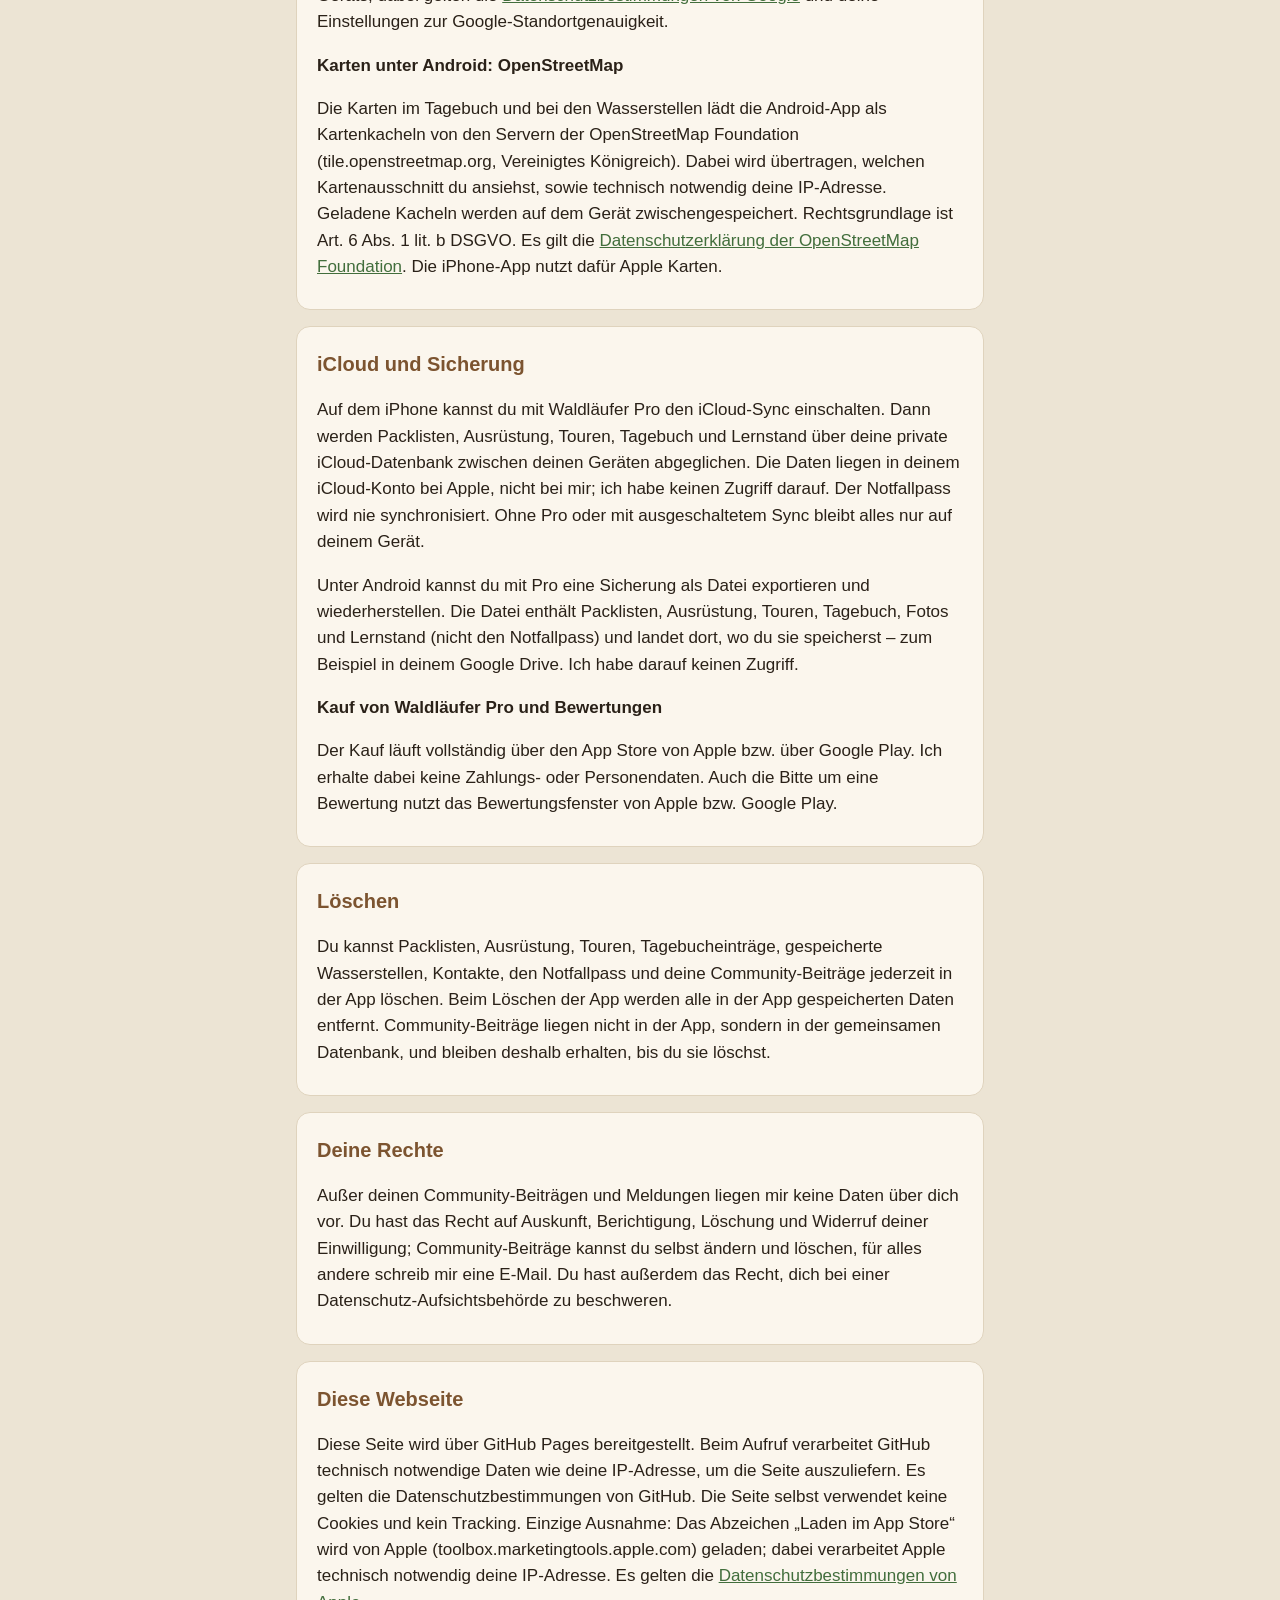
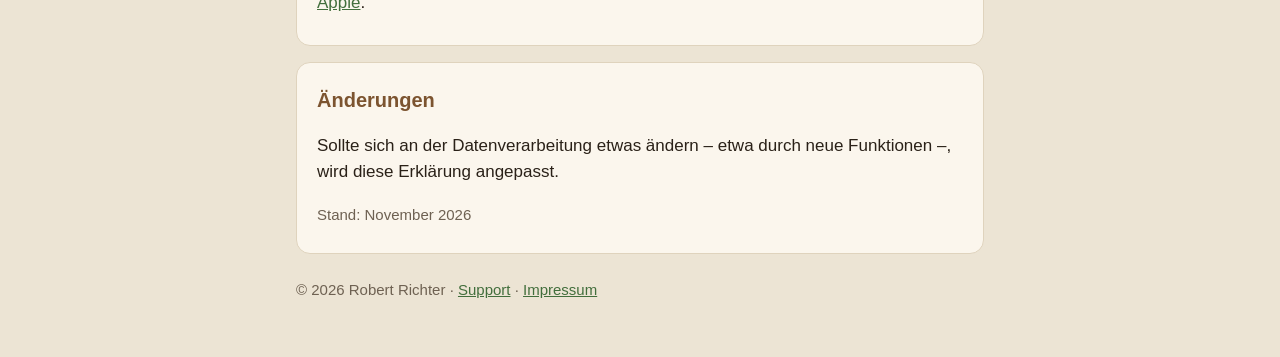
==== commit 5dcd677a: "App-Store-Button in Impressum und Datenschutz Co-Authored-By: Claude Opus 5.5 <noreply@anthropic.com" ====
--- a/datenschutz.html
+++ b/datenschutz.html
@@ -15,6 +15,9 @@
     <div>
       <h1>Datenschutzerklärung</h1>
       <p>für die App „Waldläufer – Bushcraft“ (iPhone und Android)</p>
+      <a class="appstore" href="https://apps.apple.com/de/app/id6832350749">
+        <img src="https://toolbox.marketingtools.apple.com/api/badges/download-on-the-app-store/black/de-de?size=250x83" alt="Laden im App Store" width="150" height="50">
+      </a>
     </div>
   </header>
   <nav>
@@ -190,7 +193,9 @@
     <h2>Diese Webseite</h2>
     <p>Diese Seite wird über GitHub Pages bereitgestellt. Beim Aufruf verarbeitet GitHub technisch notwendige Daten wie deine
       IP-Adresse, um die Seite auszuliefern. Es gelten die Datenschutzbestimmungen von GitHub. Die Seite selbst verwendet keine
-      Cookies, kein Tracking und lädt keine Inhalte von anderen Anbietern.</p>
+      Cookies und kein Tracking. Einzige Ausnahme: Das Abzeichen „Laden im App Store“ wird von Apple
+      (toolbox.marketingtools.apple.com) geladen; dabei verarbeitet Apple technisch notwendig deine IP-Adresse. Es gelten die
+      <a href="https://www.apple.com/de/legal/privacy/">Datenschutzbestimmungen von Apple</a>.</p>
   </section>
 
   <section>
--- a/style.css
+++ b/style.css
@@ -45,3 +45,7 @@
 .muted, footer { color: var(--muted); font-size: 15px; }
 .note { border-left: 4px solid var(--bark); padding-left: 12px; }
 footer { margin-top: 24px; }
+
+/* Abzeichen „Laden im App Store“ (Bild von Apple) */
+.appstore { display: inline-block; margin-top: 10px; line-height: 0; }
+header .appstore img { width: 150px; height: 50px; border-radius: 0; }
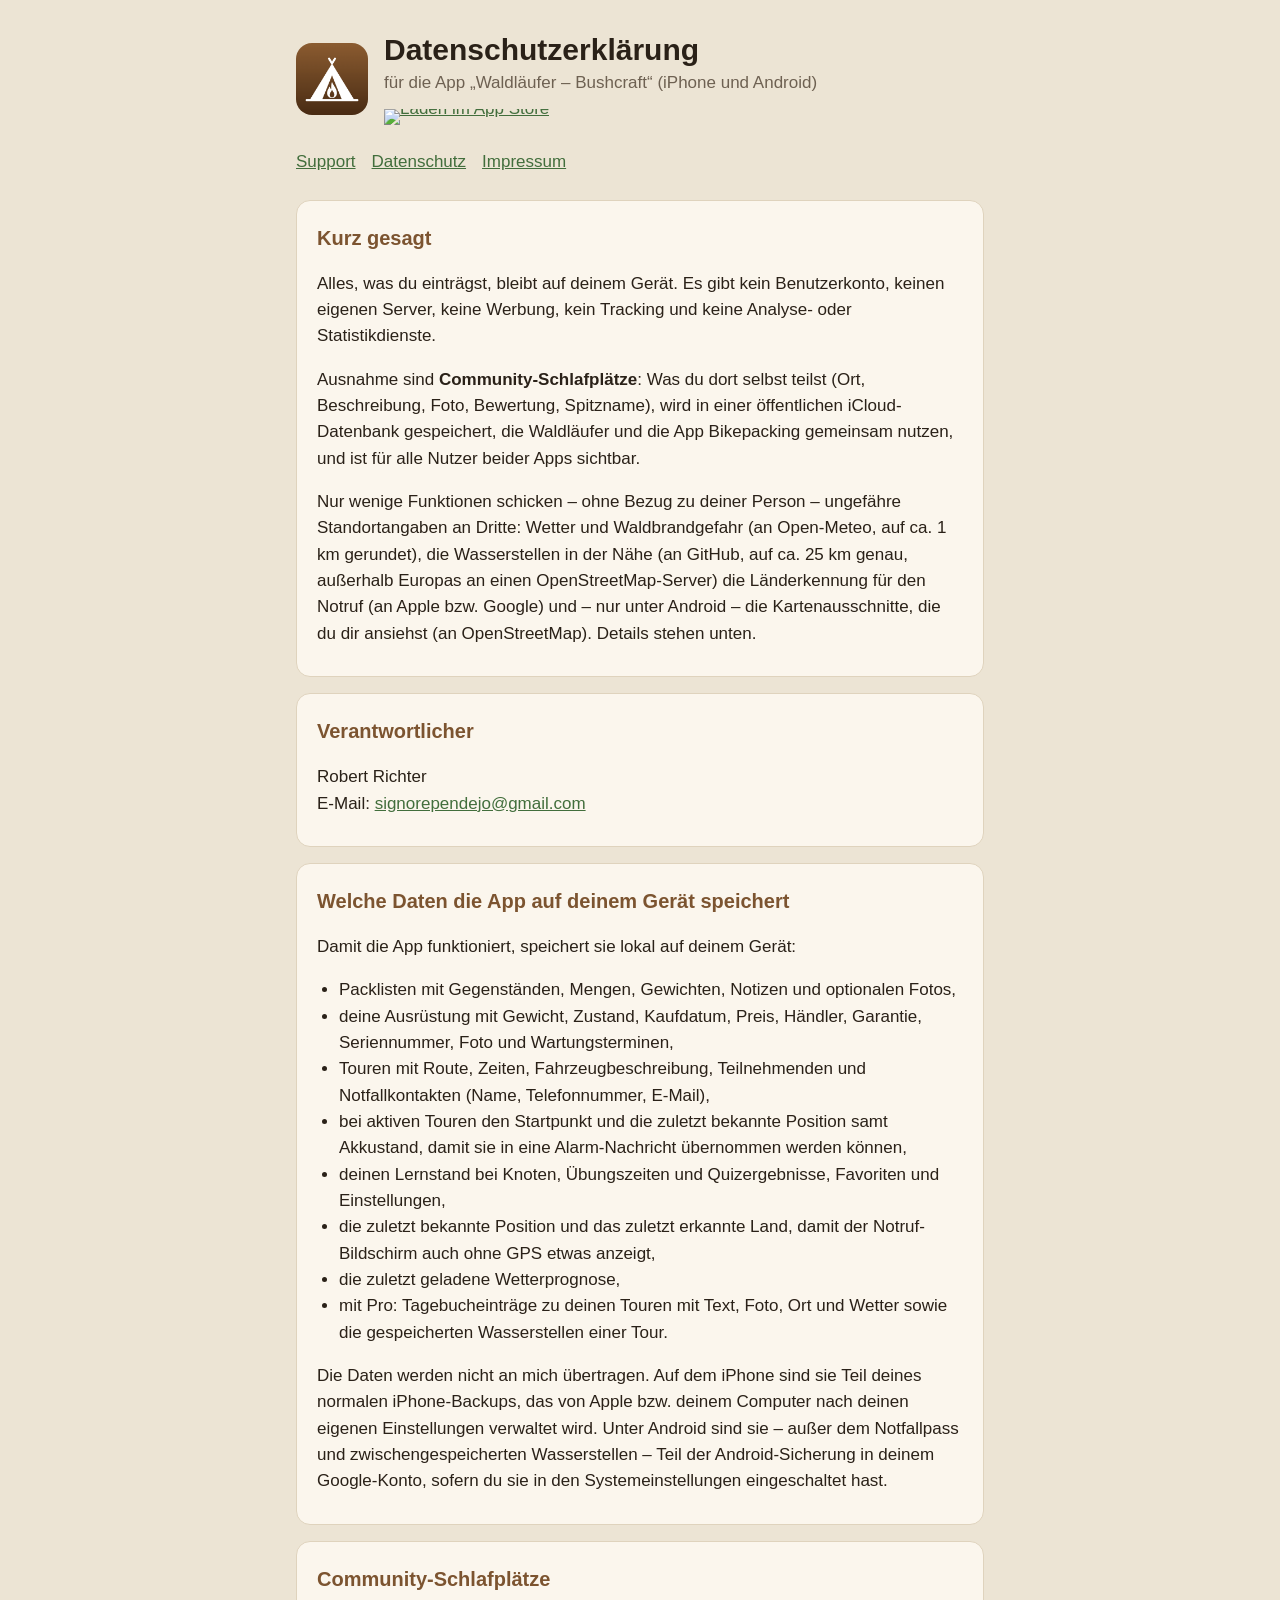
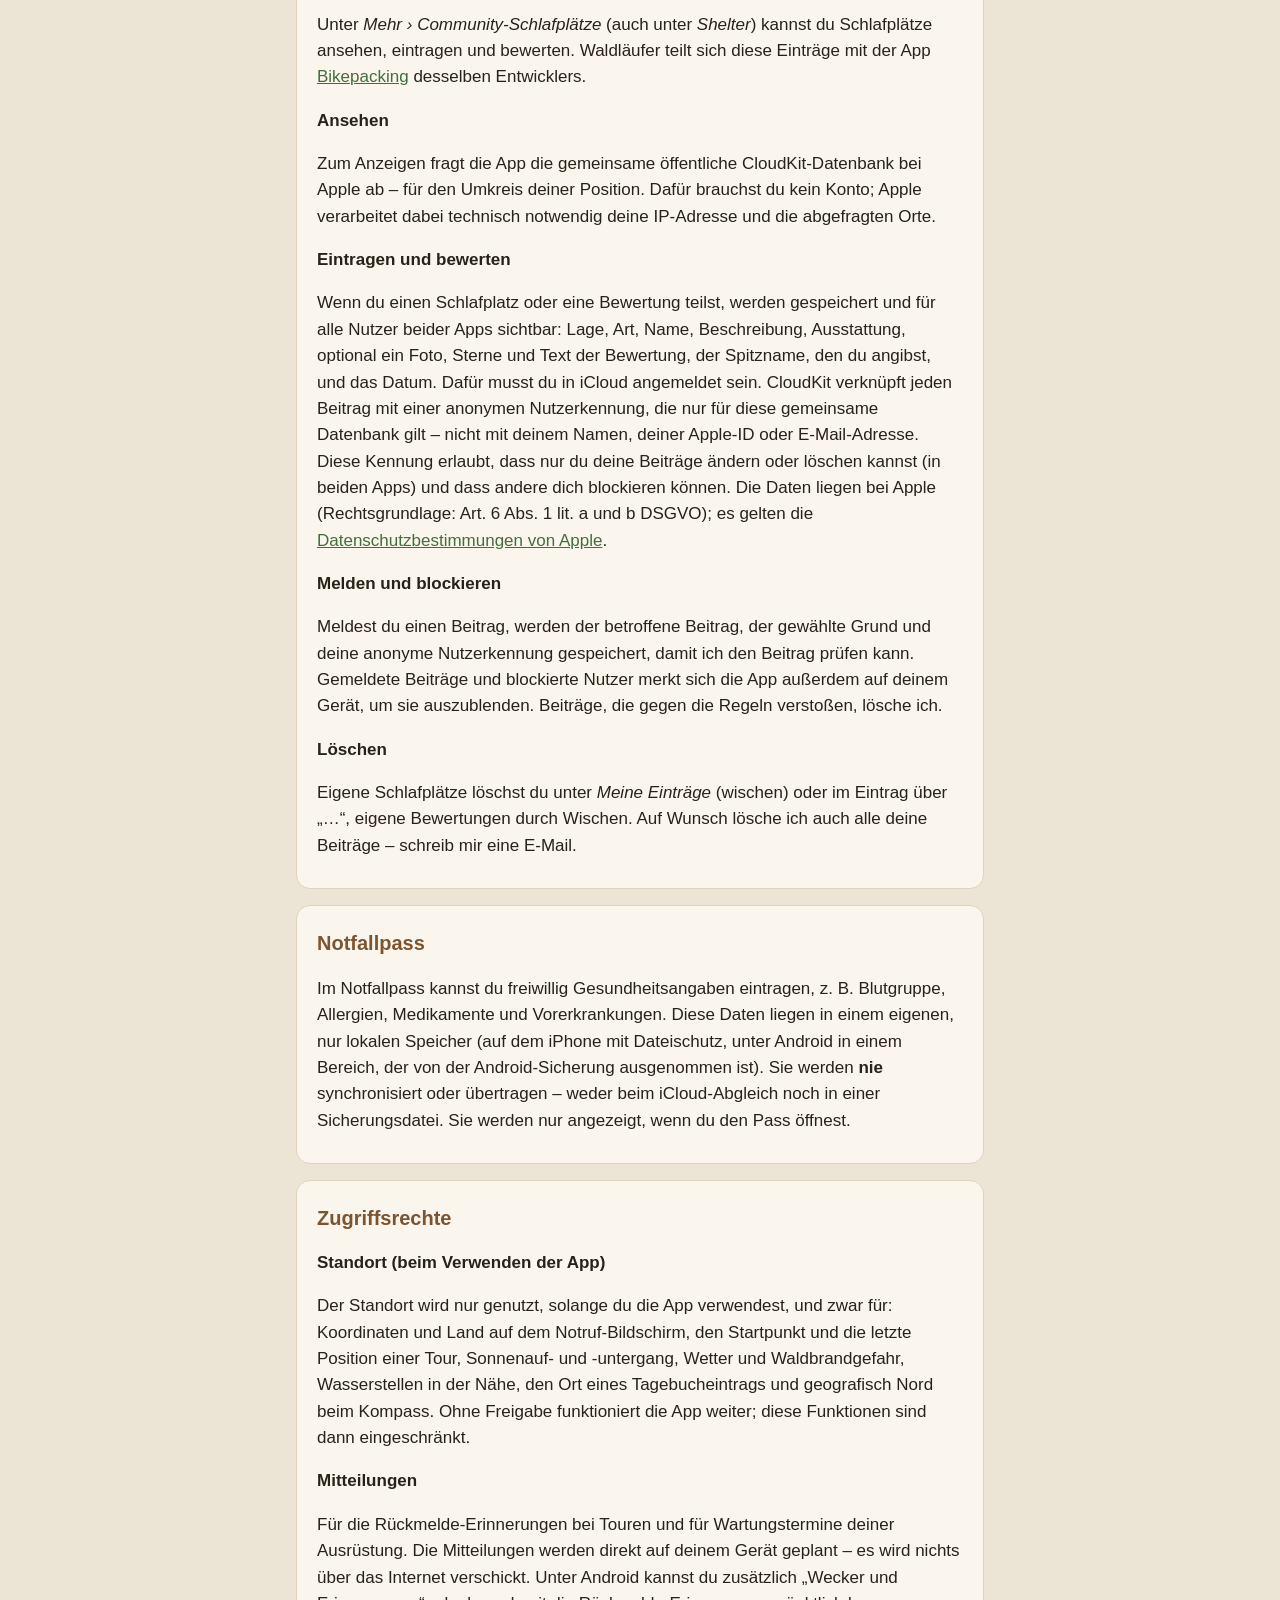
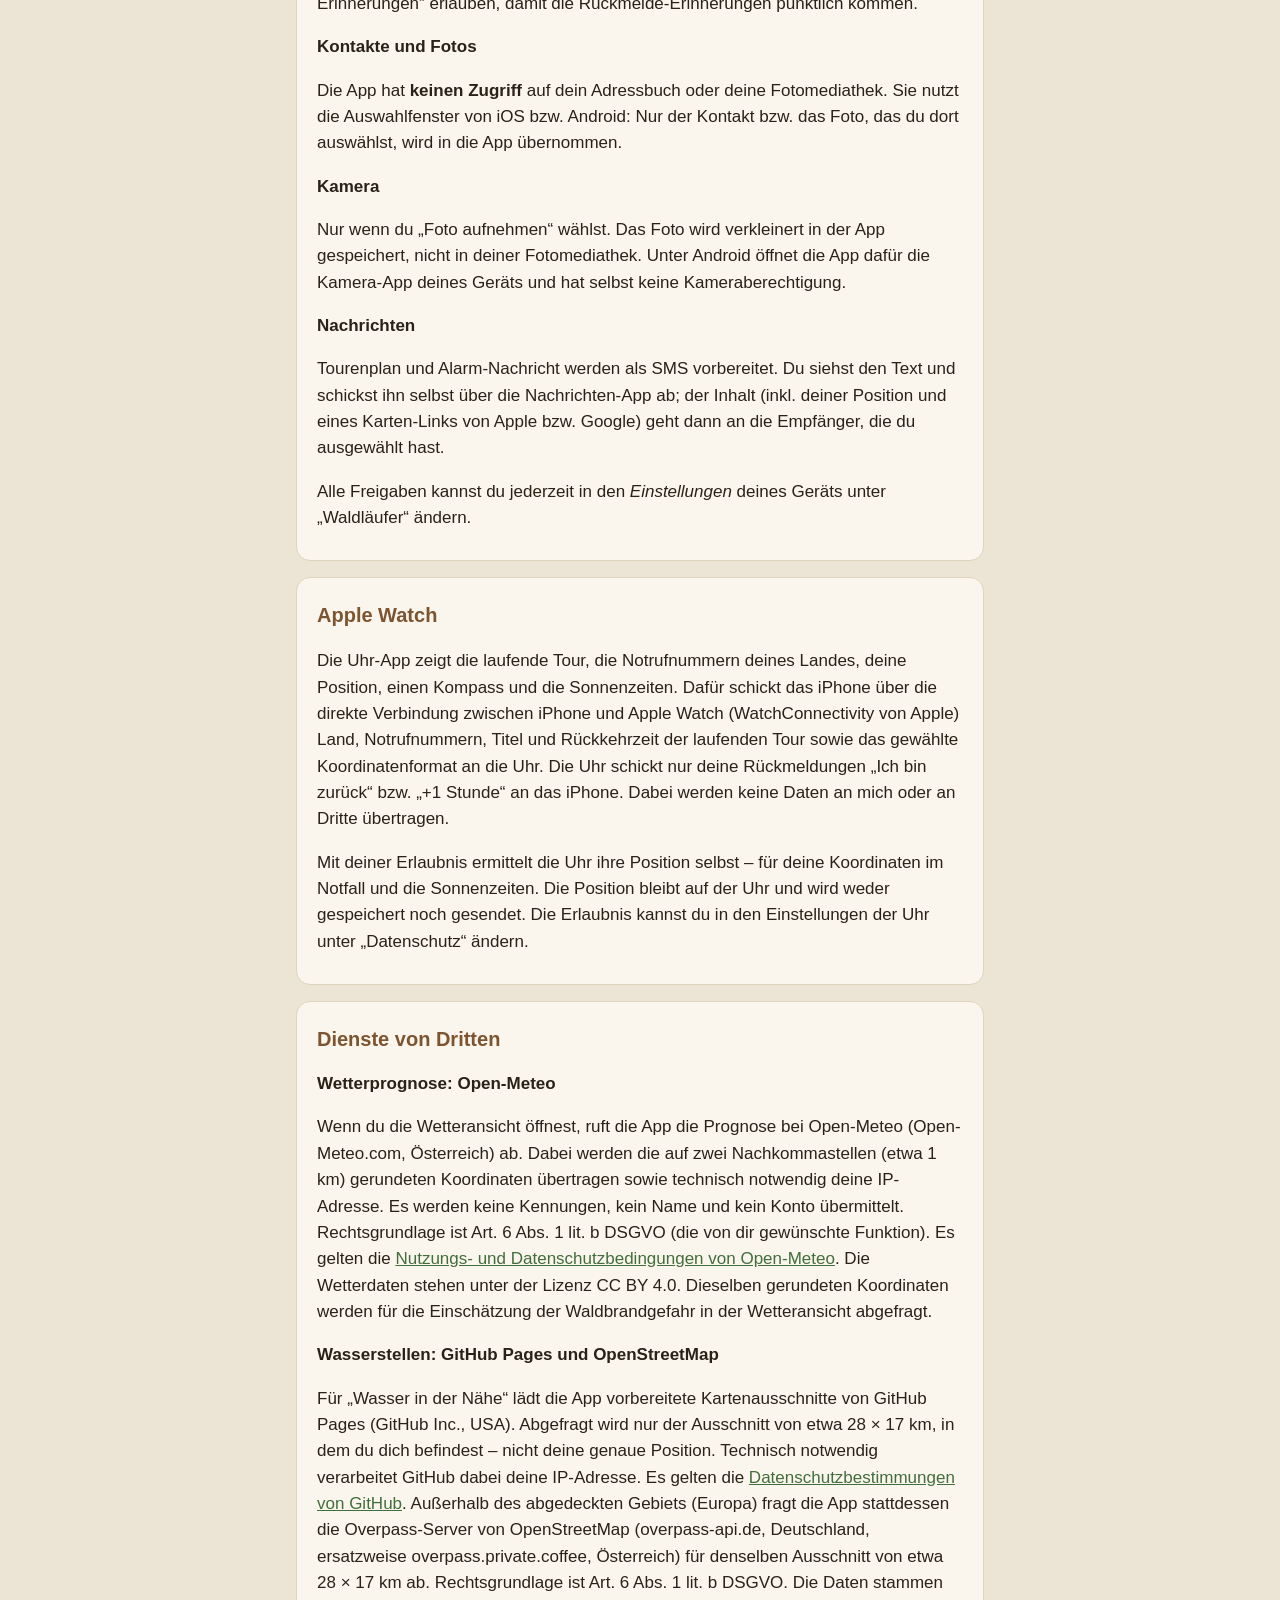
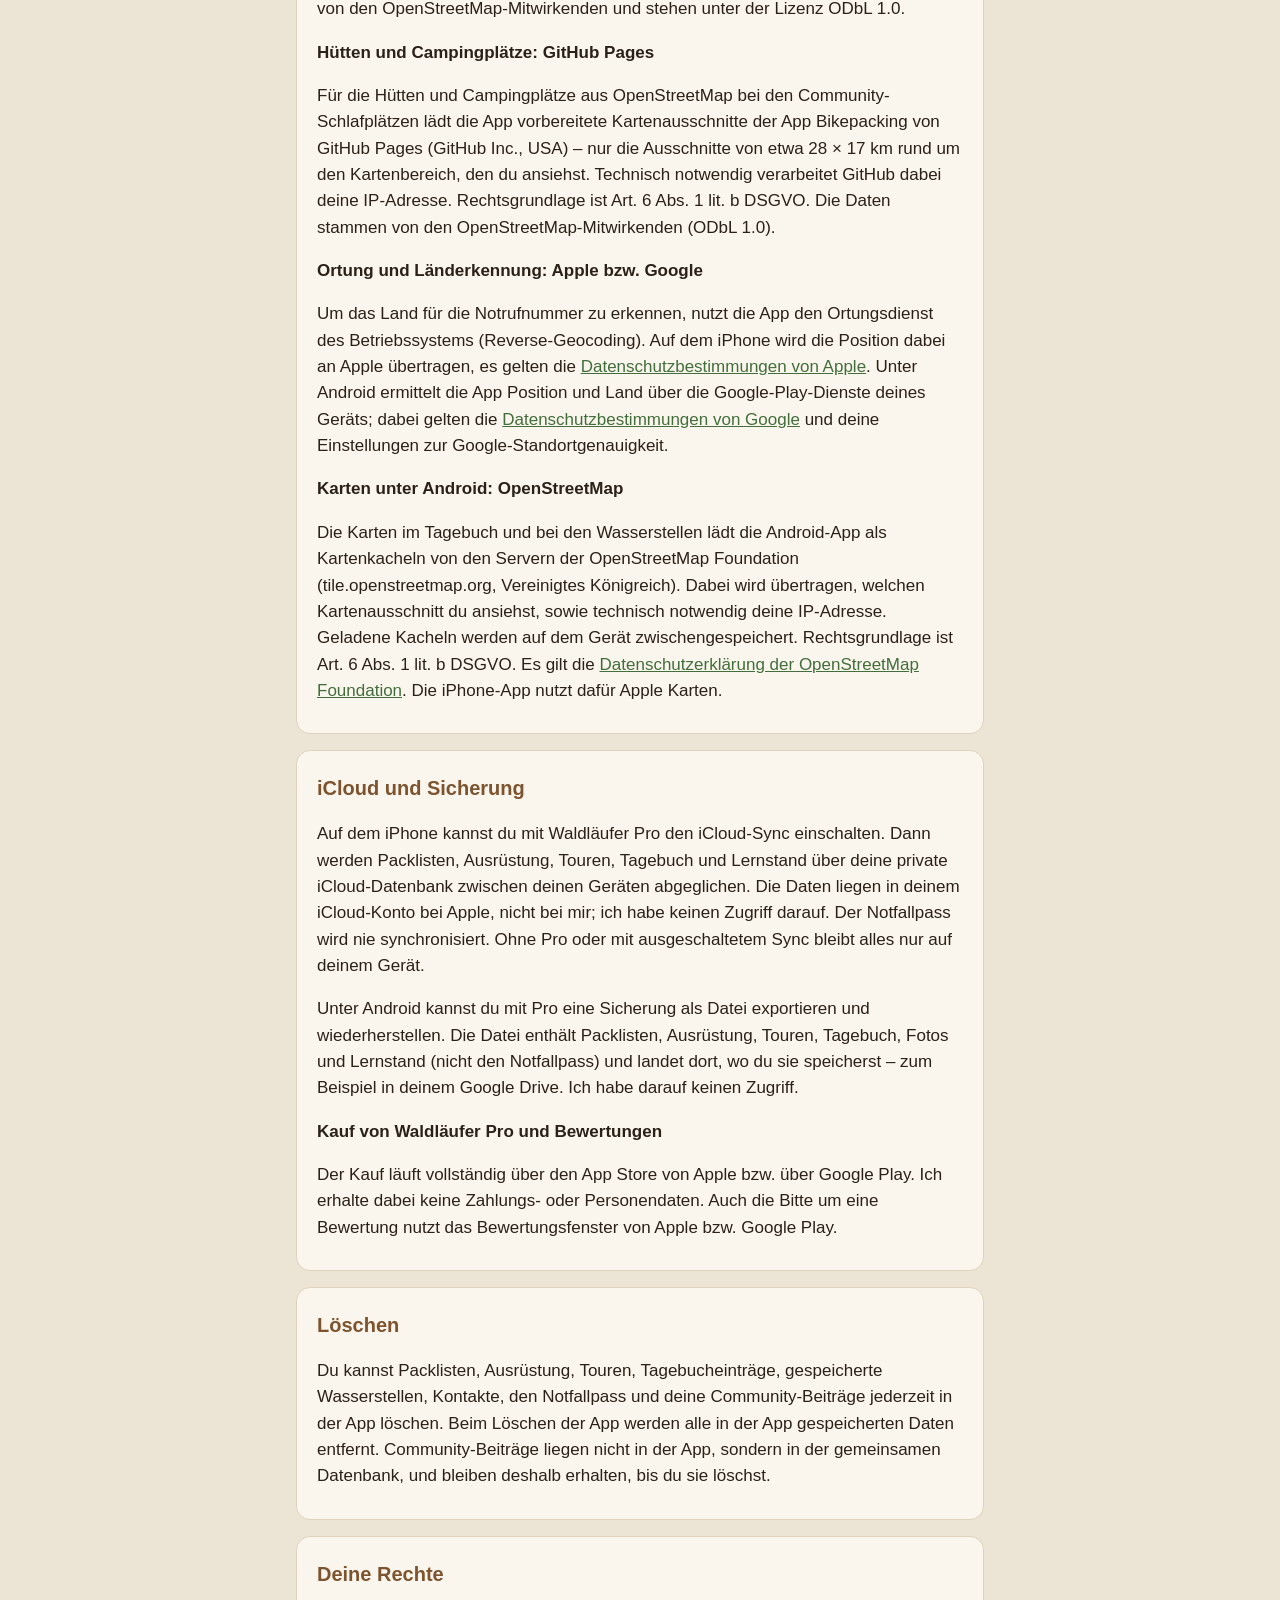
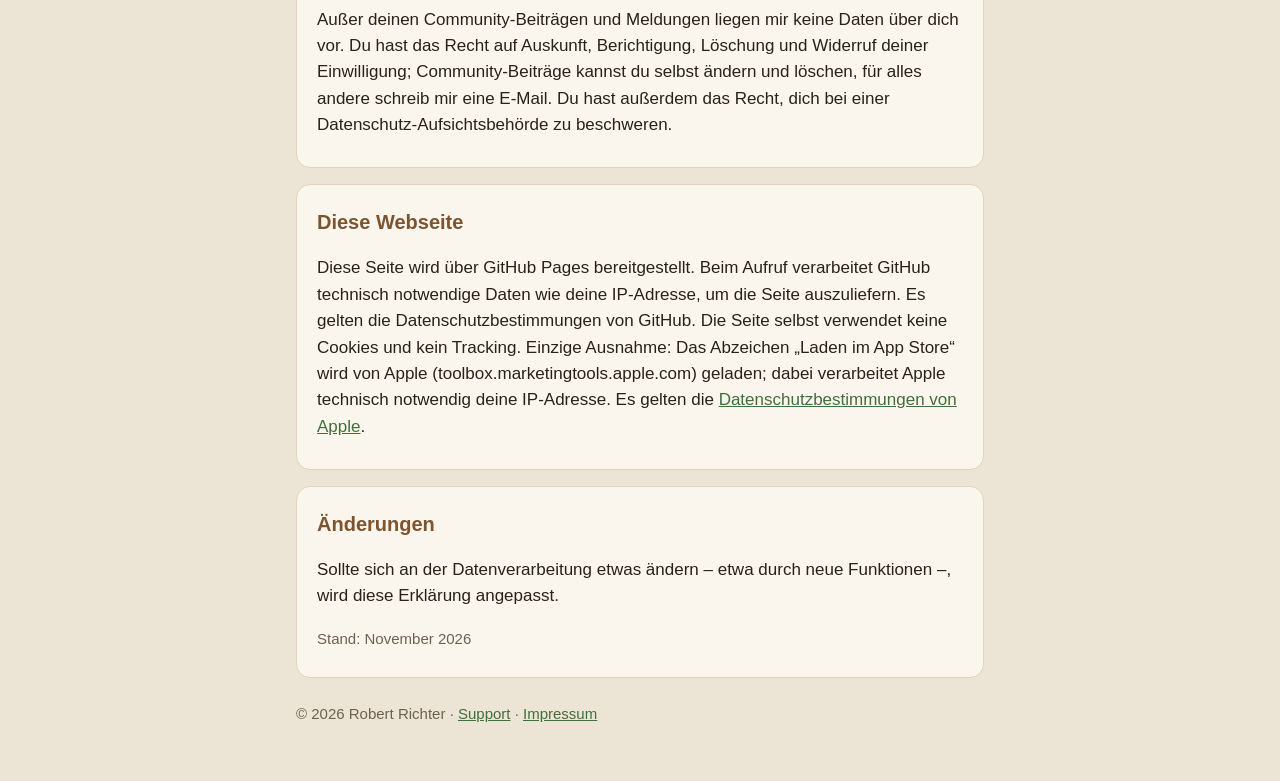
==== commit ae3435cf: "Datenschutz: Abschnitt Apple Watch Co-Authored-By: Claude Opus 5.5 <noreply@anthropic.com>" ====
--- a/datenschutz.html
+++ b/datenschutz.html
@@ -120,6 +120,17 @@
       Nachrichten-App ab; der Inhalt (inkl. deiner Position und eines Karten-Links von Apple bzw. Google) geht dann an die Empfänger,
       die du ausgewählt hast.</p>
     <p>Alle Freigaben kannst du jederzeit in den <em>Einstellungen</em> deines Geräts unter „Waldläufer“ ändern.</p>
+  </section>
+
+  <section>
+    <h2>Apple Watch</h2>
+    <p>Die Uhr-App zeigt die laufende Tour, die Notrufnummern deines Landes, deine Position, einen Kompass und die Sonnenzeiten.
+      Dafür schickt das iPhone über die direkte Verbindung zwischen iPhone und Apple Watch (WatchConnectivity von Apple) Land,
+      Notrufnummern, Titel und Rückkehrzeit der laufenden Tour sowie das gewählte Koordinatenformat an die Uhr. Die Uhr schickt nur
+      deine Rückmeldungen „Ich bin zurück“ bzw. „+1 Stunde“ an das iPhone. Dabei werden keine Daten an mich oder an Dritte übertragen.</p>
+    <p>Mit deiner Erlaubnis ermittelt die Uhr ihre Position selbst – für deine Koordinaten im Notfall und die Sonnenzeiten. Die
+      Position bleibt auf der Uhr und wird weder gespeichert noch gesendet. Die Erlaubnis kannst du in den Einstellungen der Uhr
+      unter „Datenschutz“ ändern.</p>
   </section>
 
   <section>
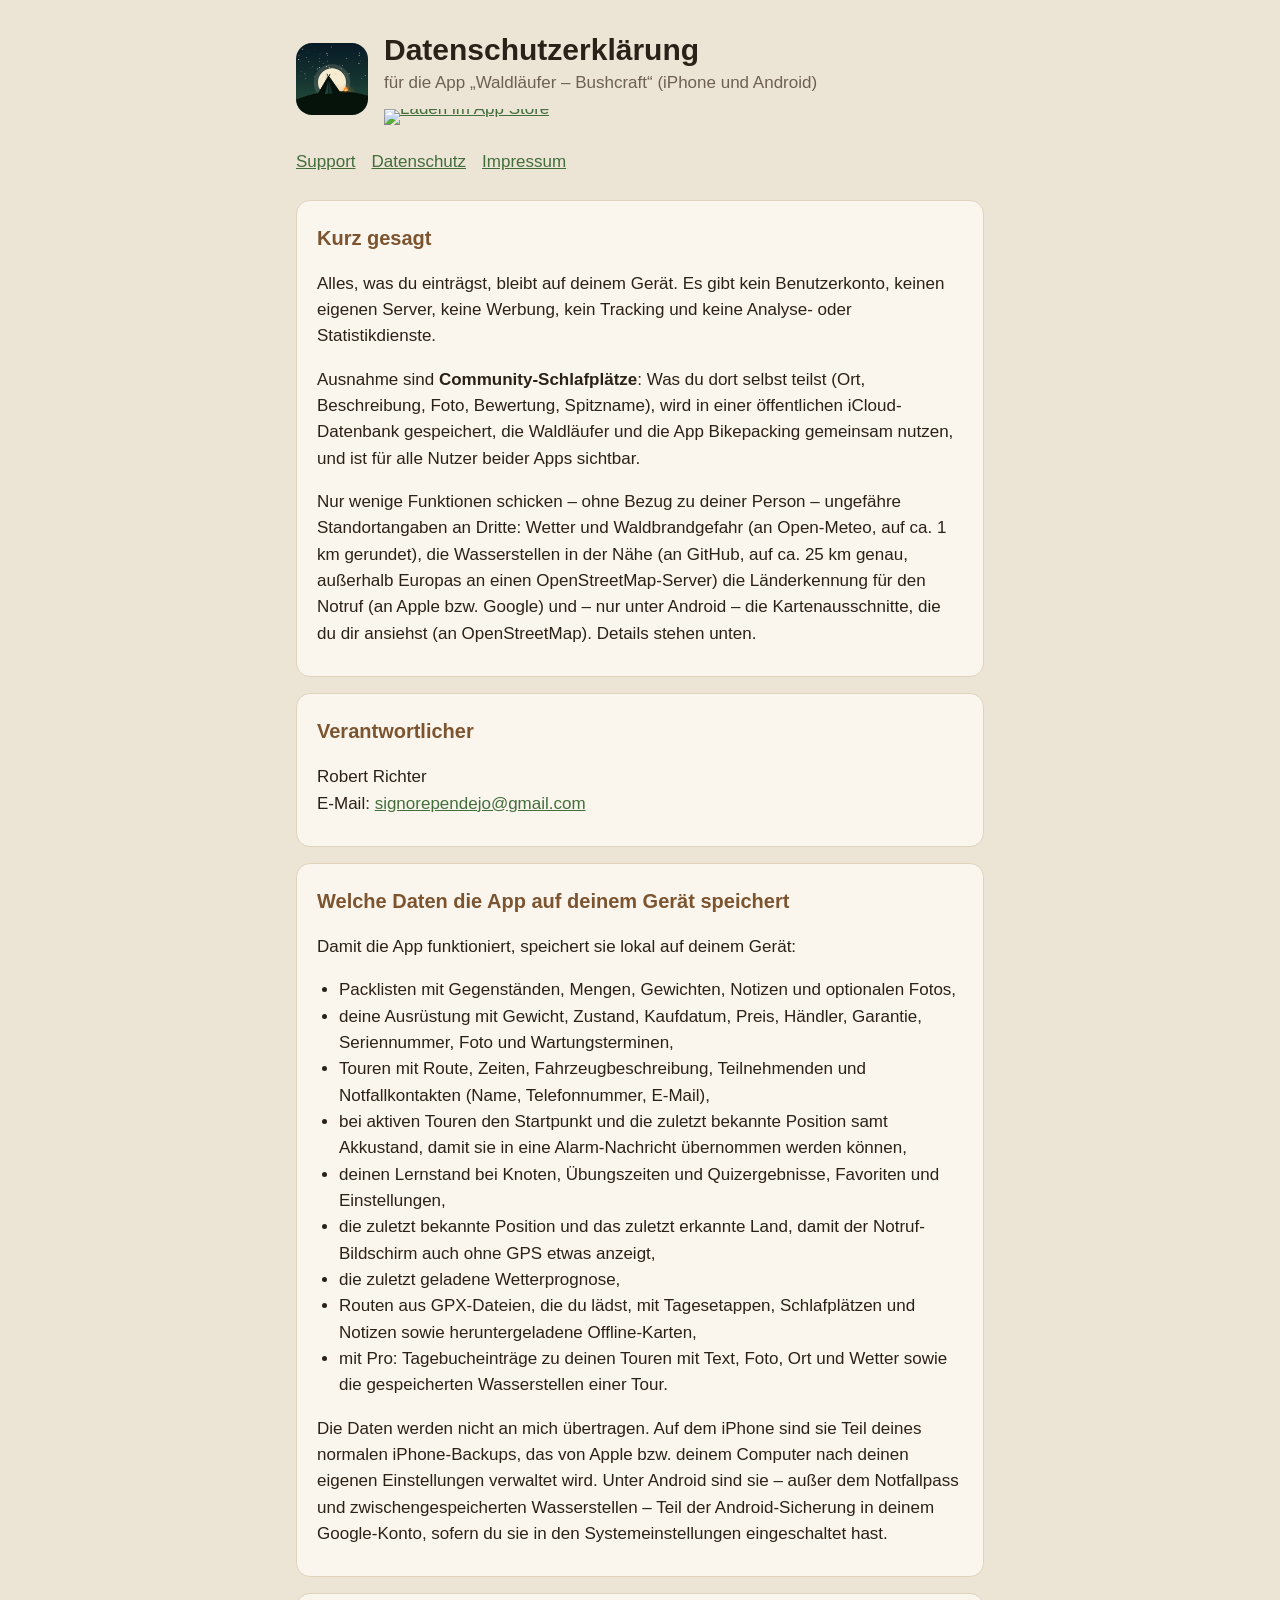
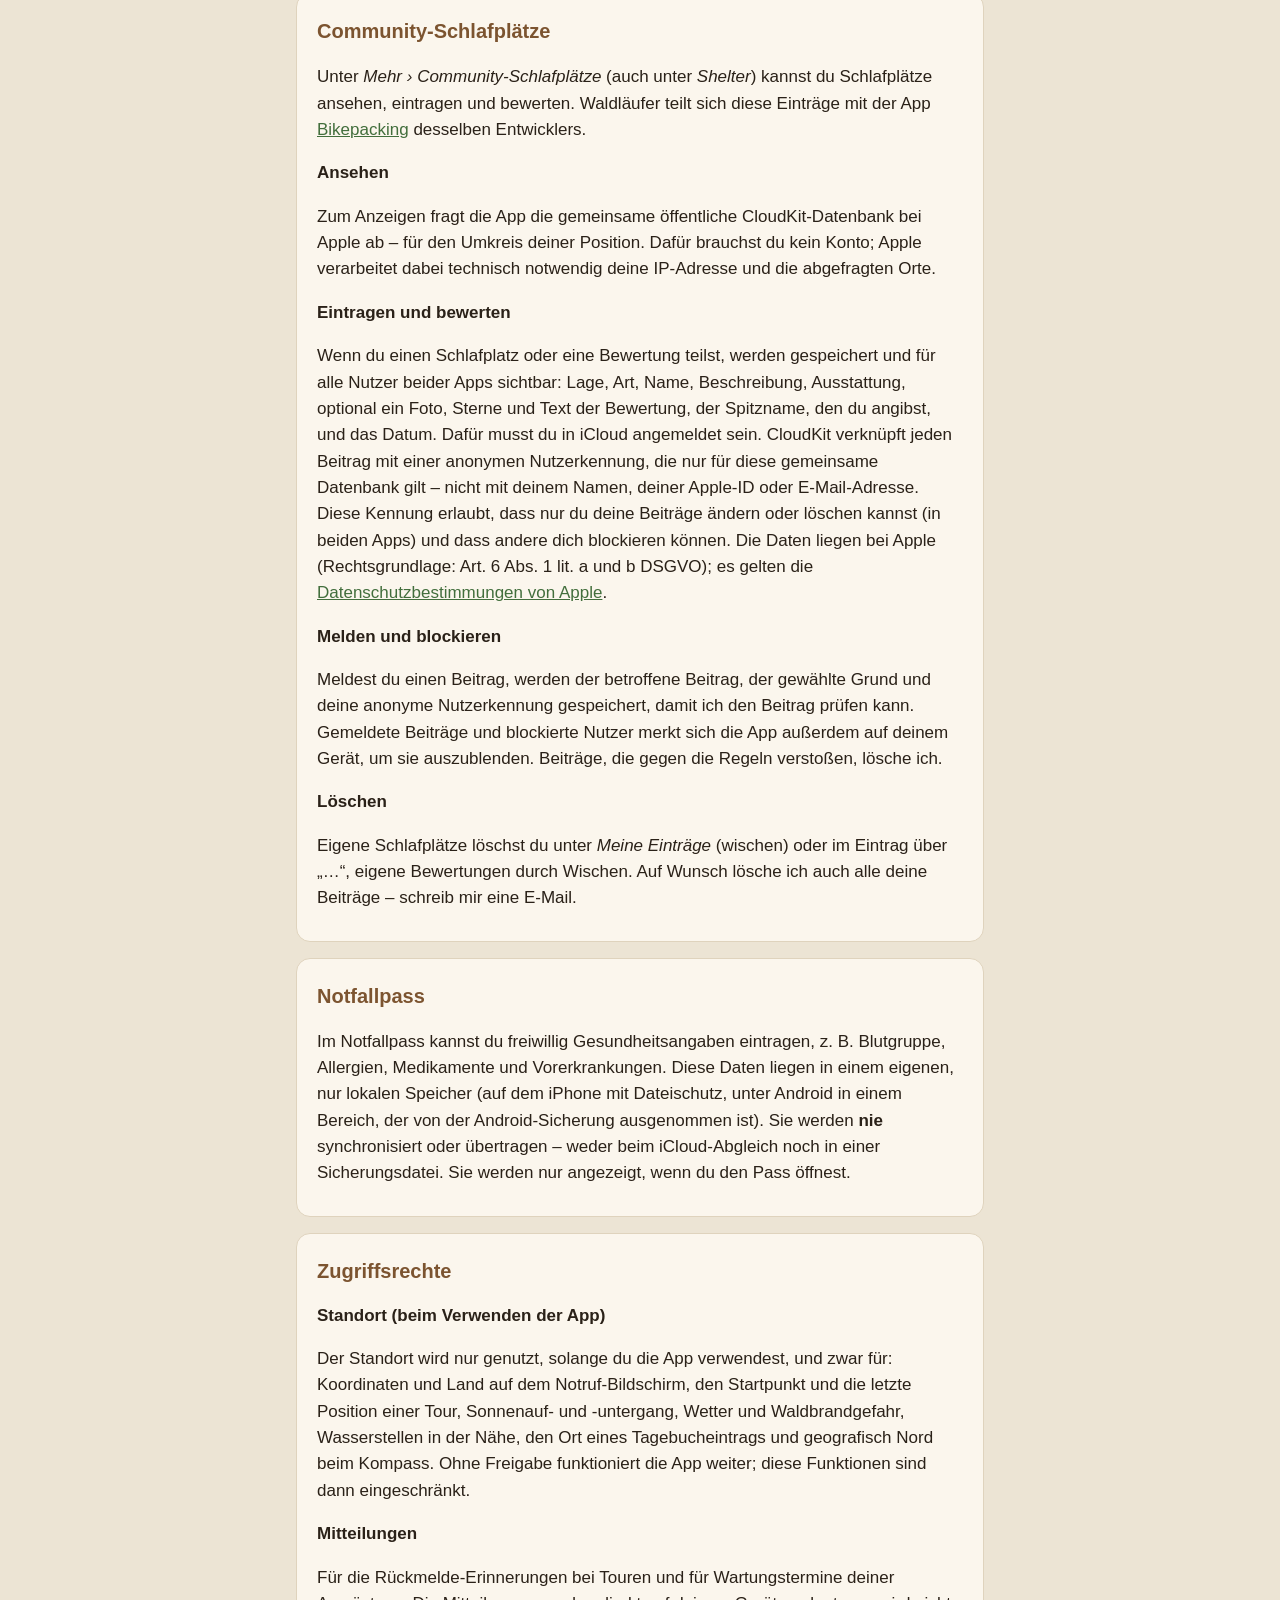
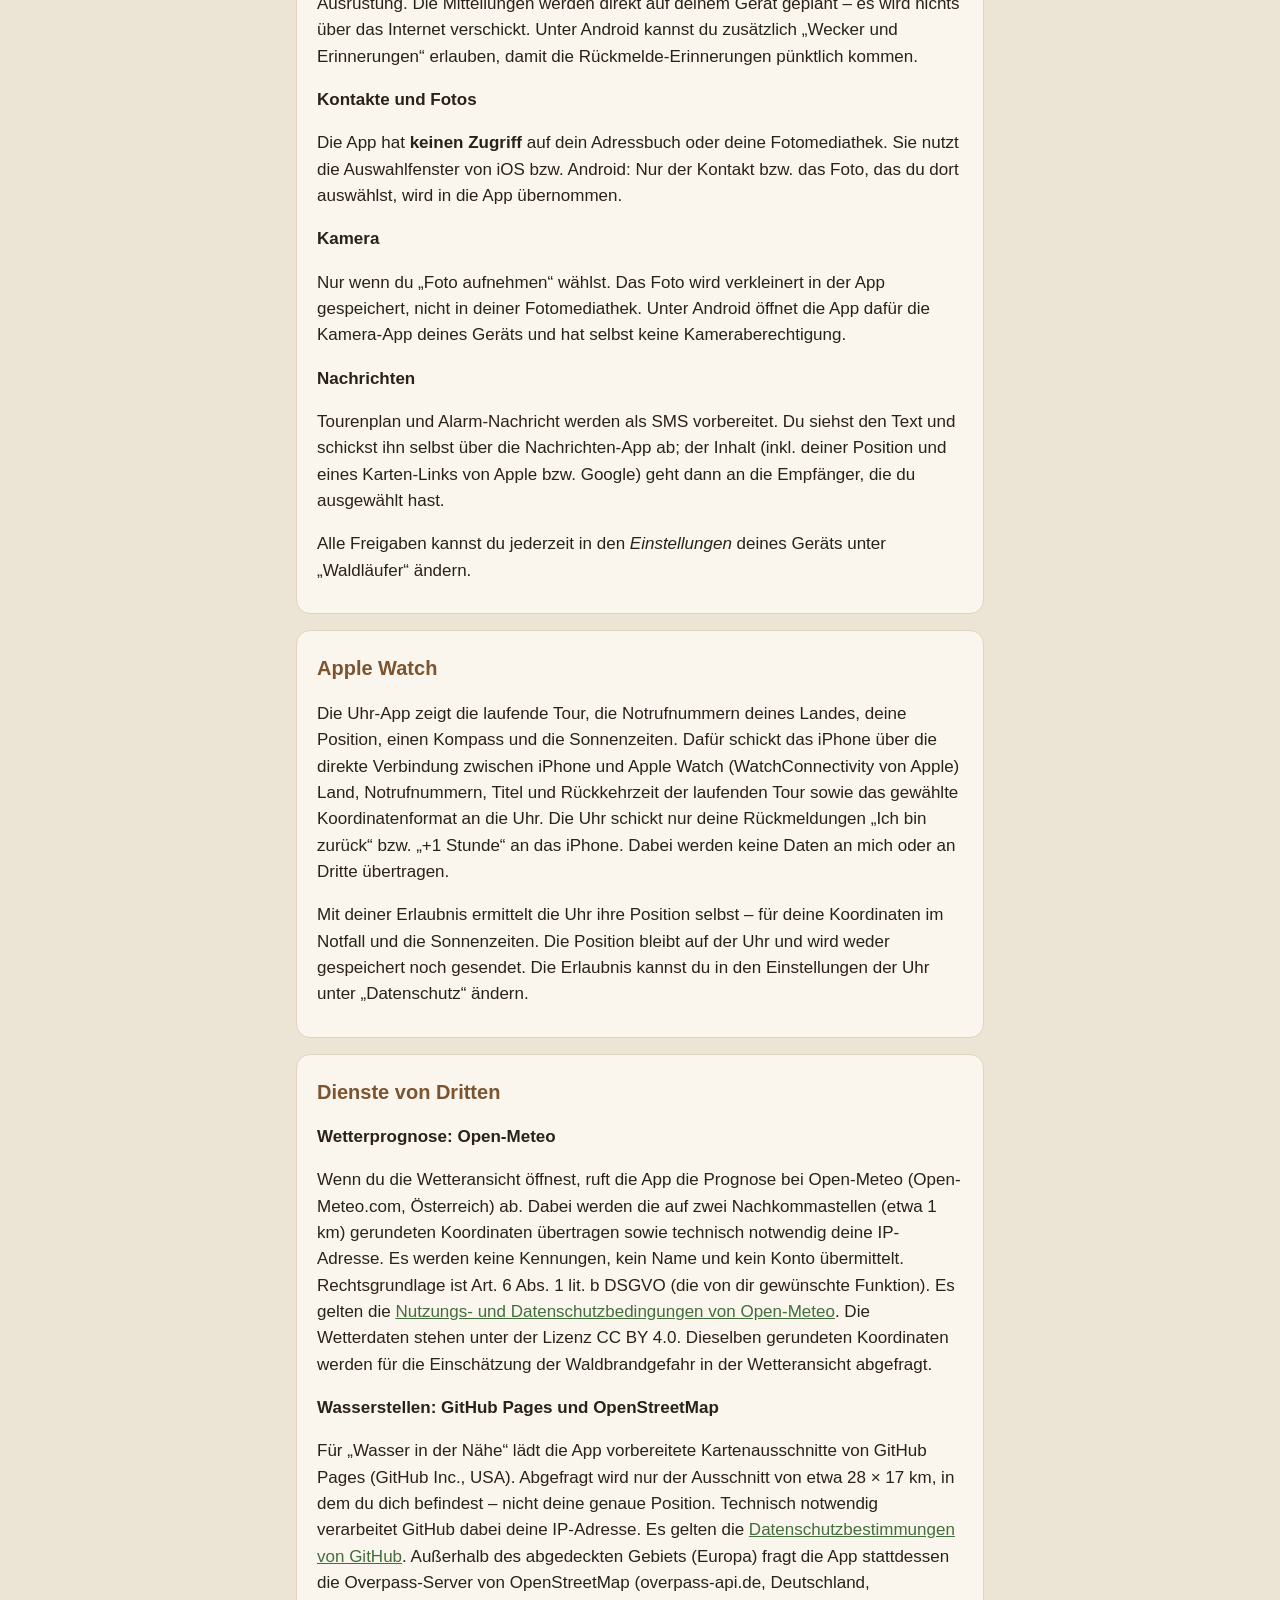
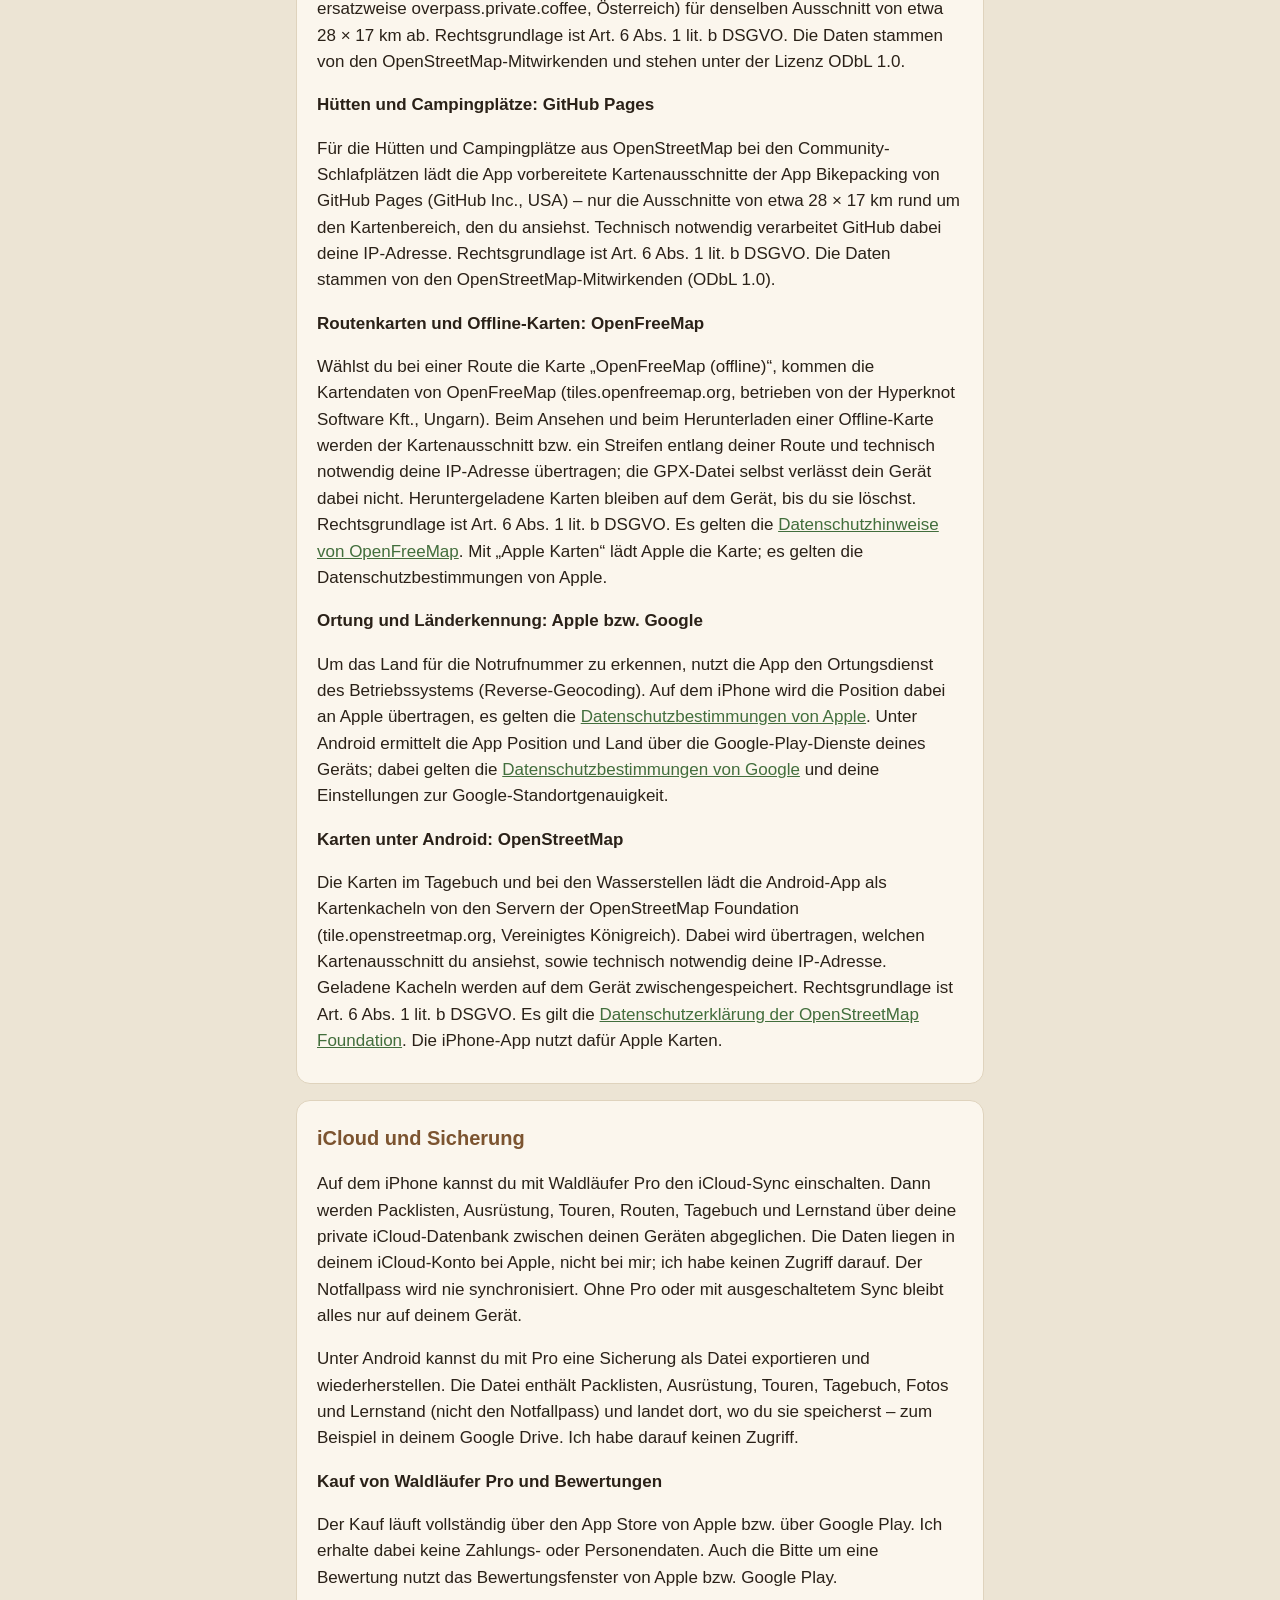
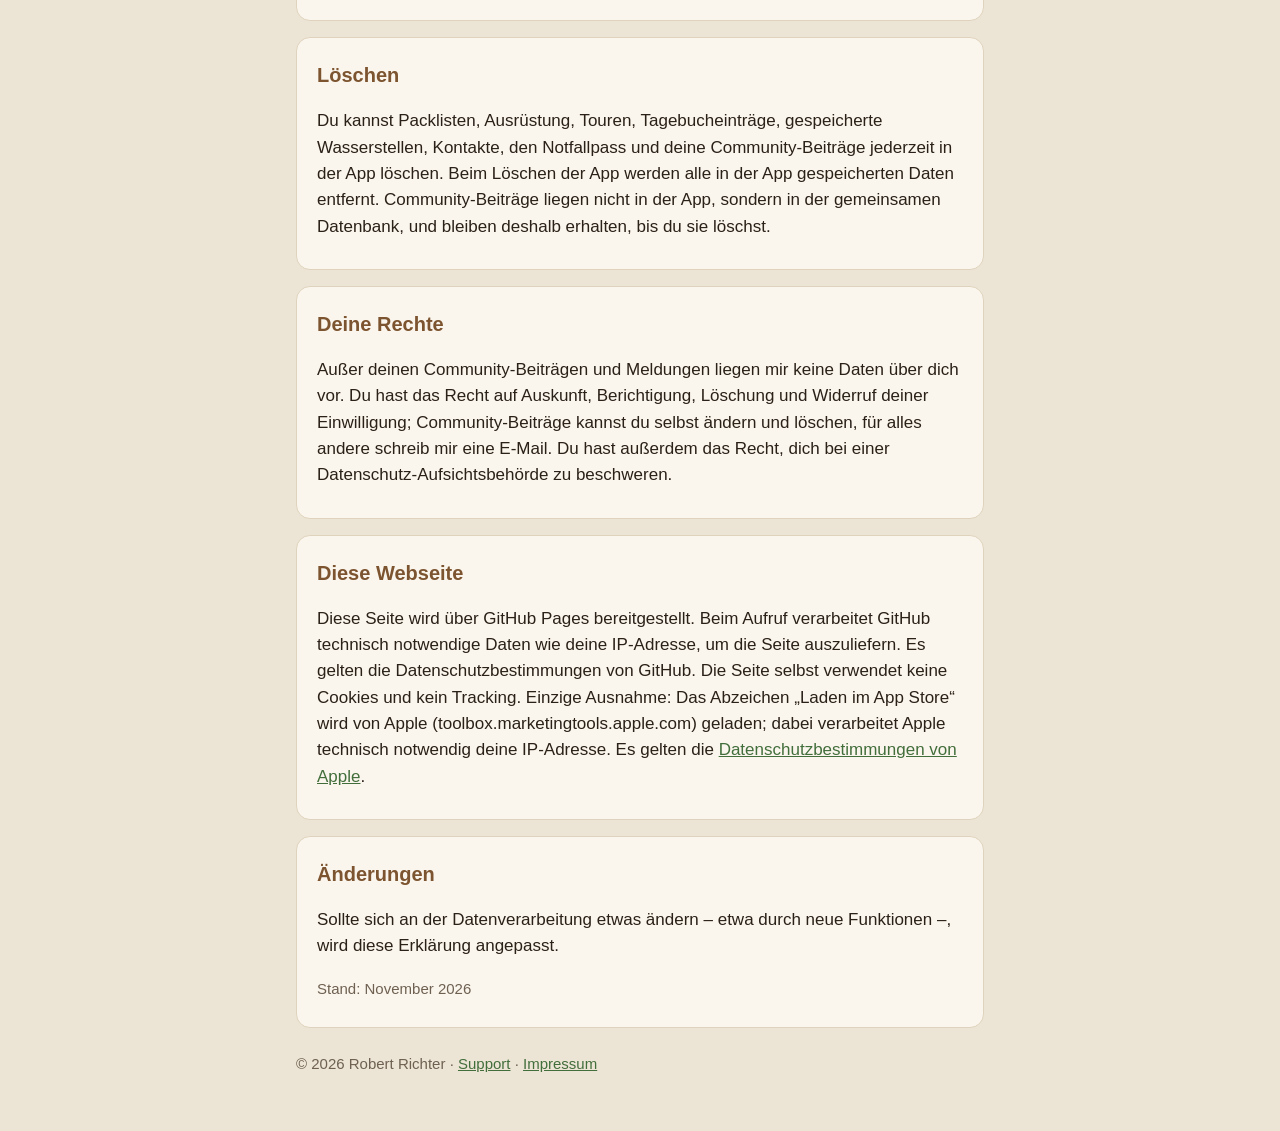
==== commit 07edadb8: "Neues App-Icon; Datenschutz: Routen und Offline-Karten (OpenFreeMap) Co-Authored-By: Claude Opus 5.5" ====
--- a/datenschutz.html
+++ b/datenschutz.html
@@ -56,6 +56,7 @@
       <li>deinen Lernstand bei Knoten, Übungszeiten und Quizergebnisse, Favoriten und Einstellungen,</li>
       <li>die zuletzt bekannte Position und das zuletzt erkannte Land, damit der Notruf-Bildschirm auch ohne GPS etwas anzeigt,</li>
       <li>die zuletzt geladene Wetterprognose,</li>
+      <li>Routen aus GPX-Dateien, die du lädst, mit Tagesetappen, Schlafplätzen und Notizen sowie heruntergeladene Offline-Karten,</li>
       <li>mit Pro: Tagebucheinträge zu deinen Touren mit Text, Foto, Ort und Wetter sowie die gespeicherten Wasserstellen einer Tour.</li>
     </ul>
     <p>Die Daten werden nicht an mich übertragen. Auf dem iPhone sind sie Teil deines normalen iPhone-Backups, das von Apple bzw.
@@ -156,6 +157,13 @@
       der App Bikepacking von GitHub Pages (GitHub Inc., USA) – nur die Ausschnitte von etwa 28 × 17 km rund um den Kartenbereich, den
       du ansiehst. Technisch notwendig verarbeitet GitHub dabei deine IP-Adresse. Rechtsgrundlage ist Art. 6 Abs. 1 lit. b DSGVO.
       Die Daten stammen von den OpenStreetMap-Mitwirkenden (ODbL 1.0).</p>
+    <h3>Routenkarten und Offline-Karten: OpenFreeMap</h3>
+    <p>Wählst du bei einer Route die Karte „OpenFreeMap (offline)“, kommen die Kartendaten von OpenFreeMap (tiles.openfreemap.org,
+      betrieben von der Hyperknot Software Kft., Ungarn). Beim Ansehen und beim Herunterladen einer Offline-Karte werden der
+      Kartenausschnitt bzw. ein Streifen entlang deiner Route und technisch notwendig deine IP-Adresse übertragen; die GPX-Datei
+      selbst verlässt dein Gerät dabei nicht. Heruntergeladene Karten bleiben auf dem Gerät, bis du sie löschst. Rechtsgrundlage ist
+      Art. 6 Abs. 1 lit. b DSGVO. Es gelten die <a href="https://openfreemap.org/privacy/">Datenschutzhinweise von OpenFreeMap</a>.
+      Mit „Apple Karten“ lädt Apple die Karte; es gelten die Datenschutzbestimmungen von Apple.</p>
     <h3>Ortung und Länderkennung: Apple bzw. Google</h3>
     <p>Um das Land für die Notrufnummer zu erkennen, nutzt die App den Ortungsdienst des Betriebssystems (Reverse-Geocoding).
       Auf dem iPhone wird die Position dabei an Apple übertragen, es gelten die
@@ -173,7 +181,7 @@
 
   <section>
     <h2>iCloud und Sicherung</h2>
-    <p>Auf dem iPhone kannst du mit Waldläufer Pro den iCloud-Sync einschalten. Dann werden Packlisten, Ausrüstung, Touren, Tagebuch und Lernstand
+    <p>Auf dem iPhone kannst du mit Waldläufer Pro den iCloud-Sync einschalten. Dann werden Packlisten, Ausrüstung, Touren, Routen, Tagebuch und Lernstand
       über deine private iCloud-Datenbank zwischen deinen Geräten abgeglichen. Die Daten liegen in deinem iCloud-Konto bei Apple,
       nicht bei mir; ich habe keinen Zugriff darauf. Der Notfallpass wird nie synchronisiert. Ohne Pro oder mit ausgeschaltetem
       Sync bleibt alles nur auf deinem Gerät.</p>
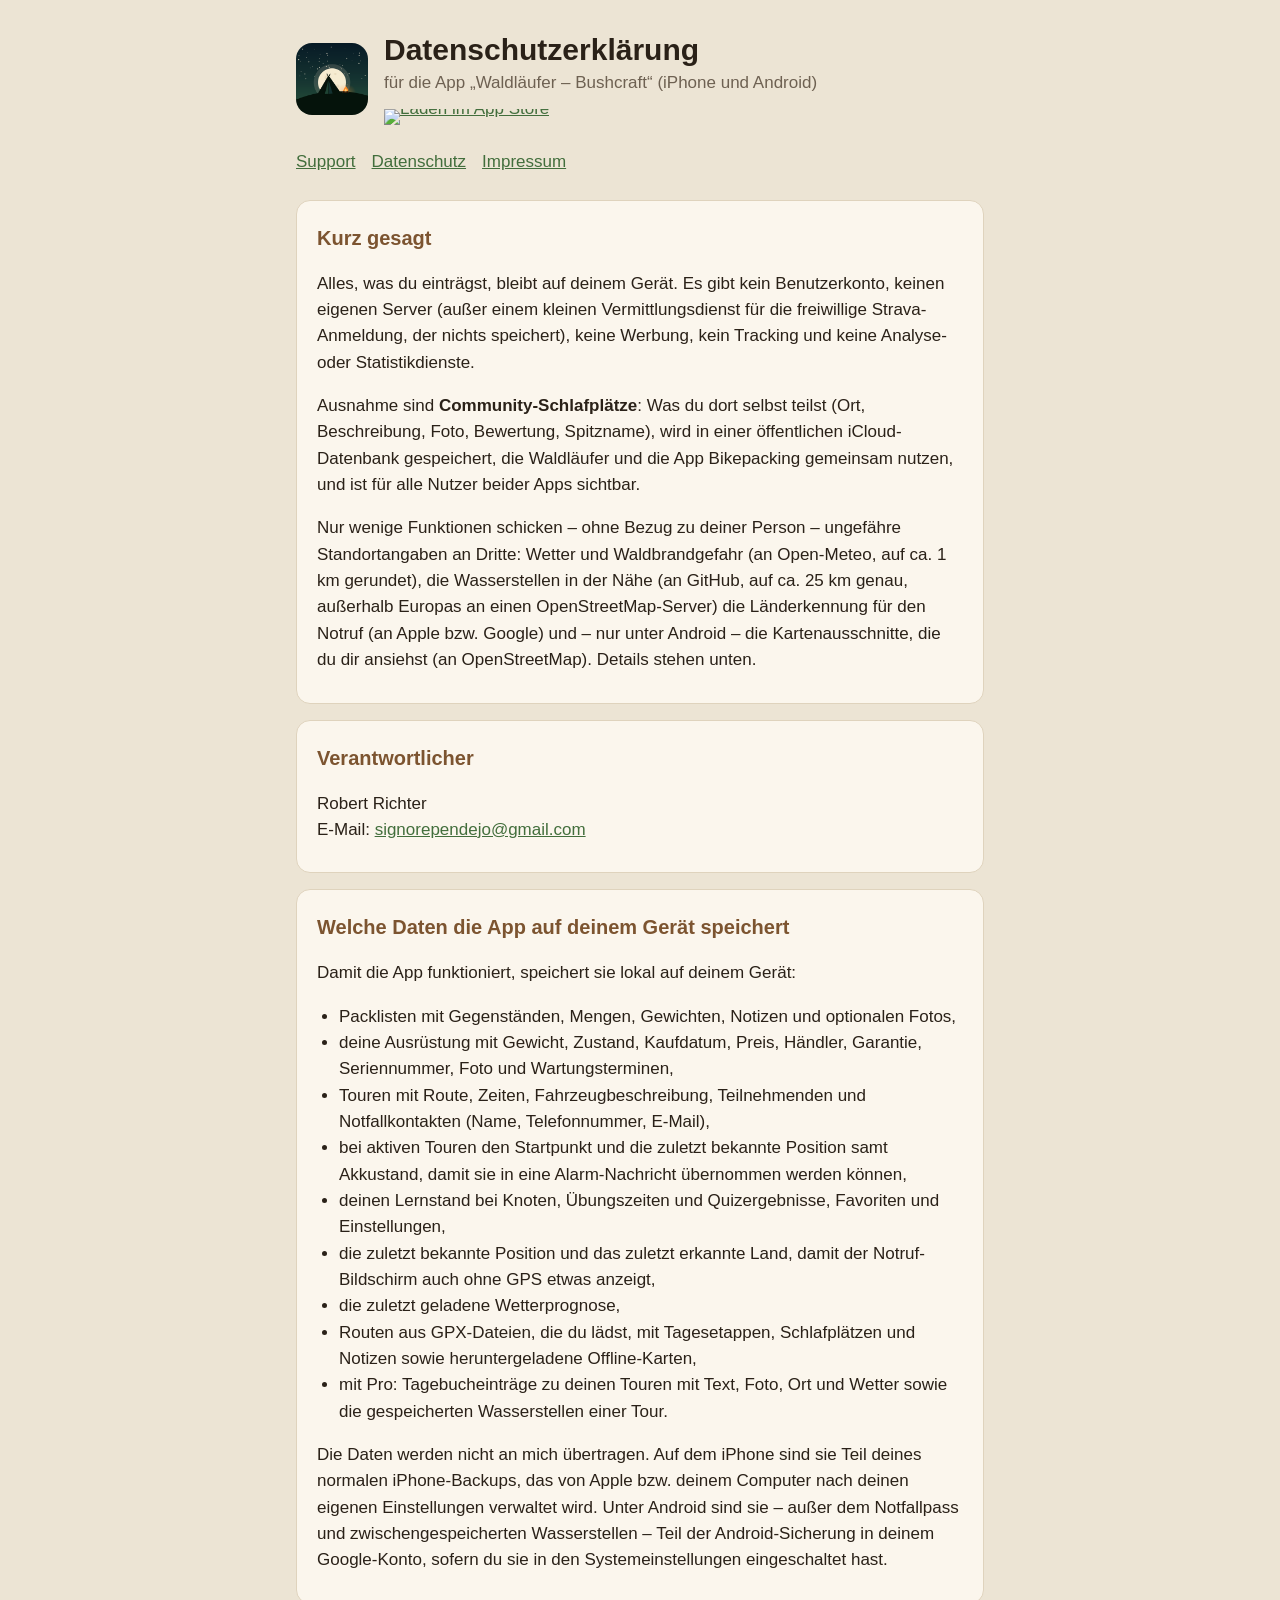
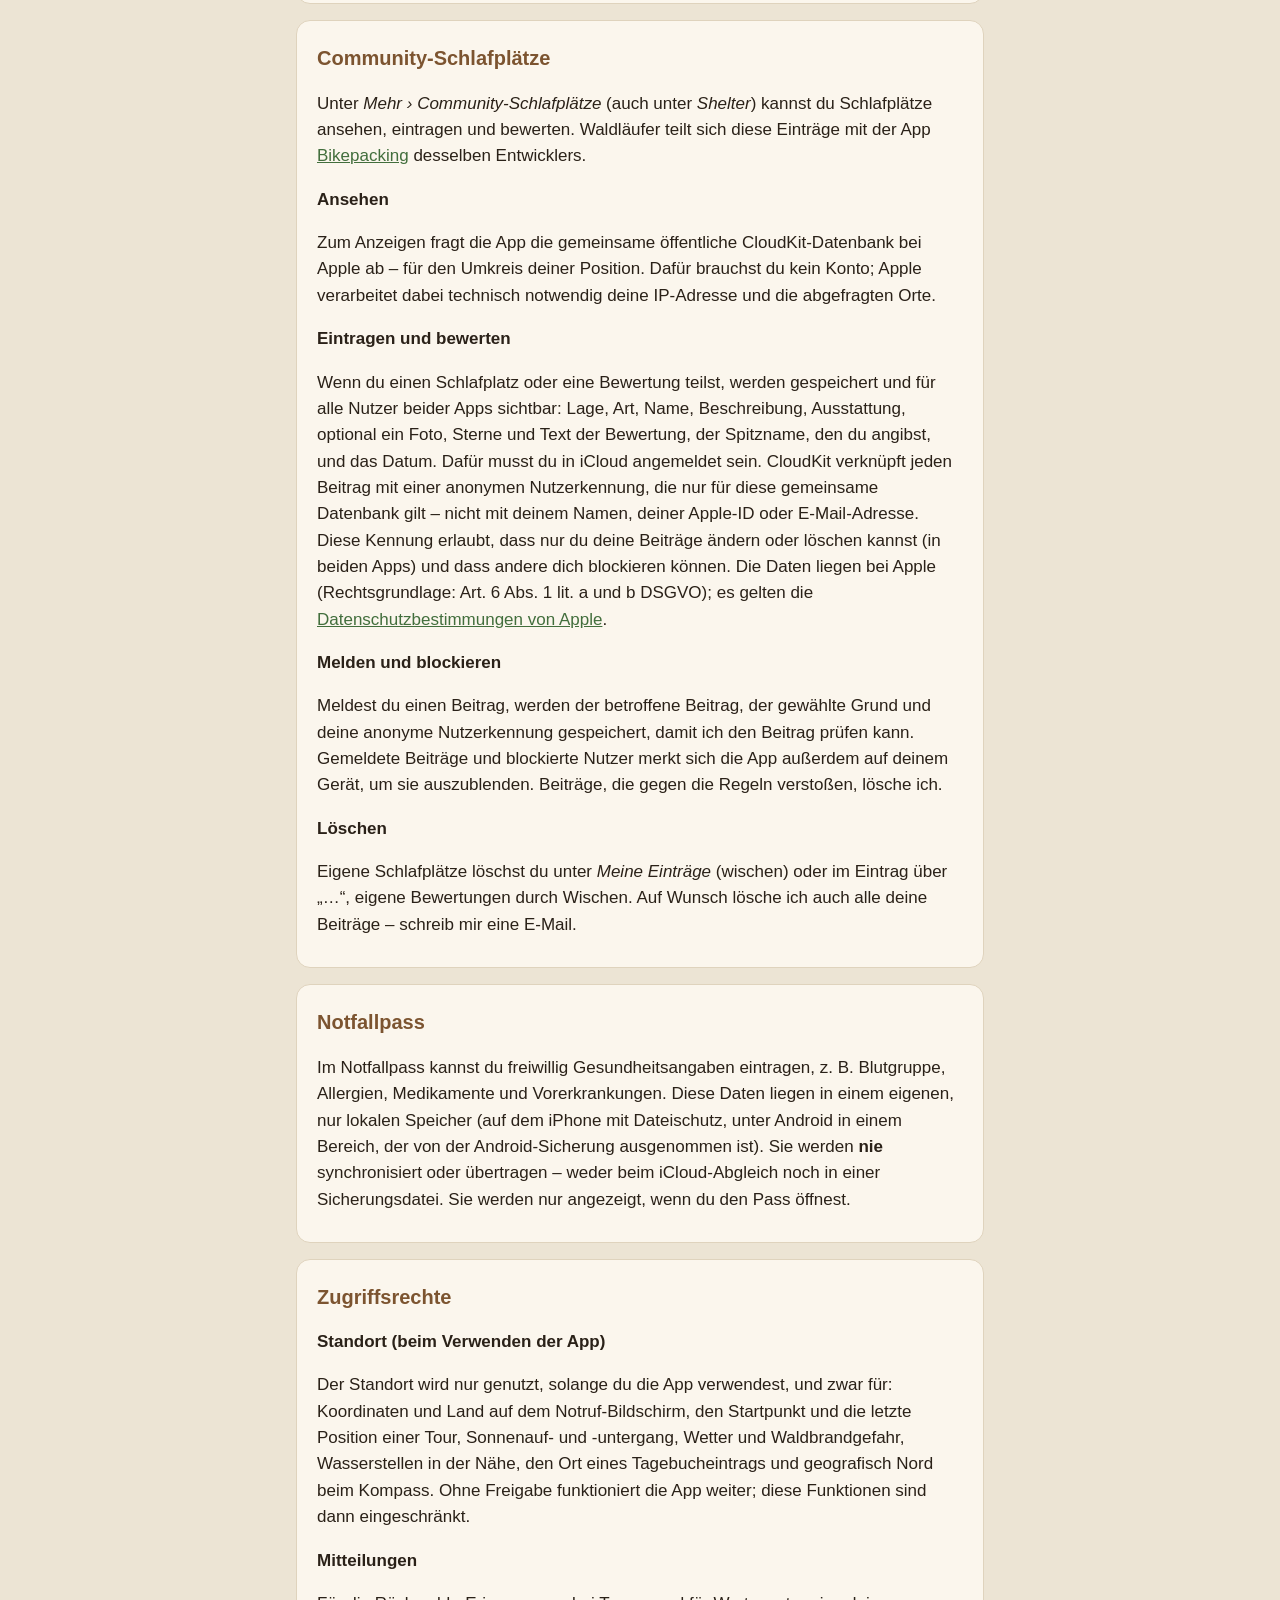
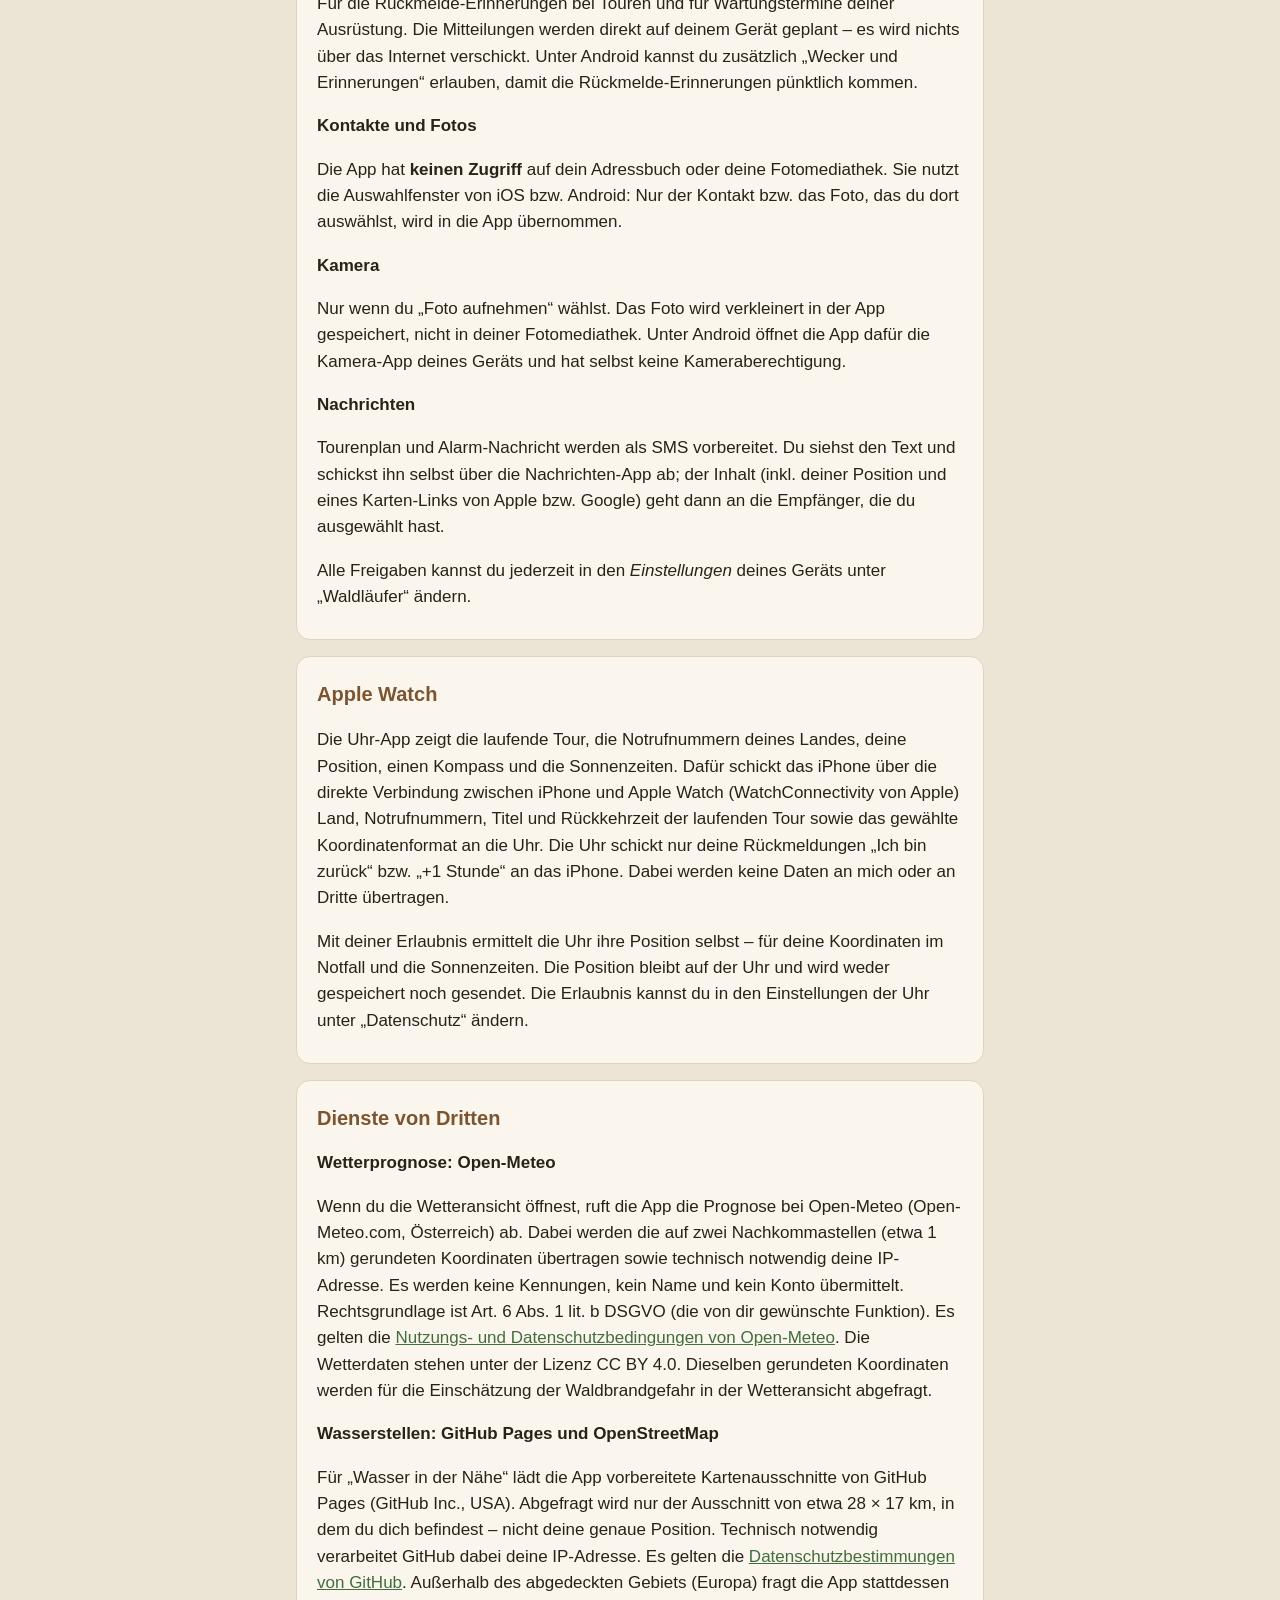
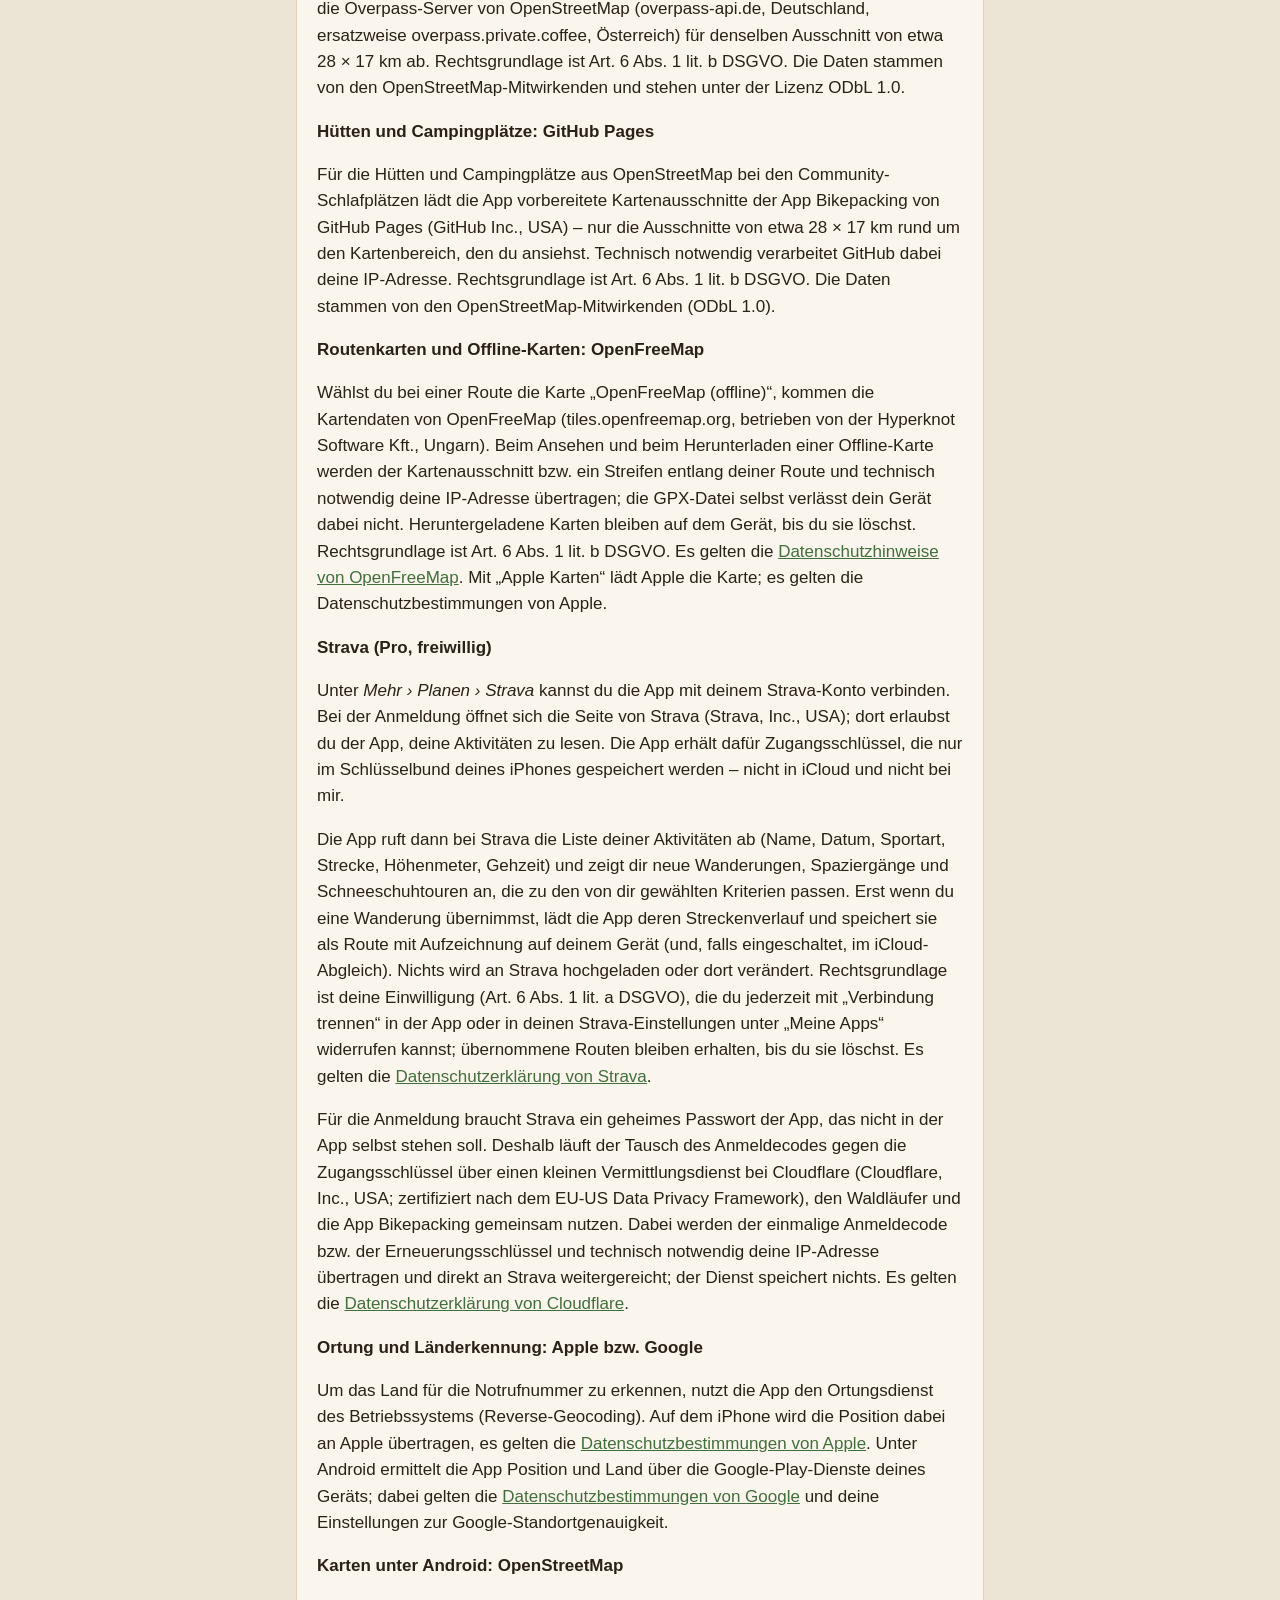
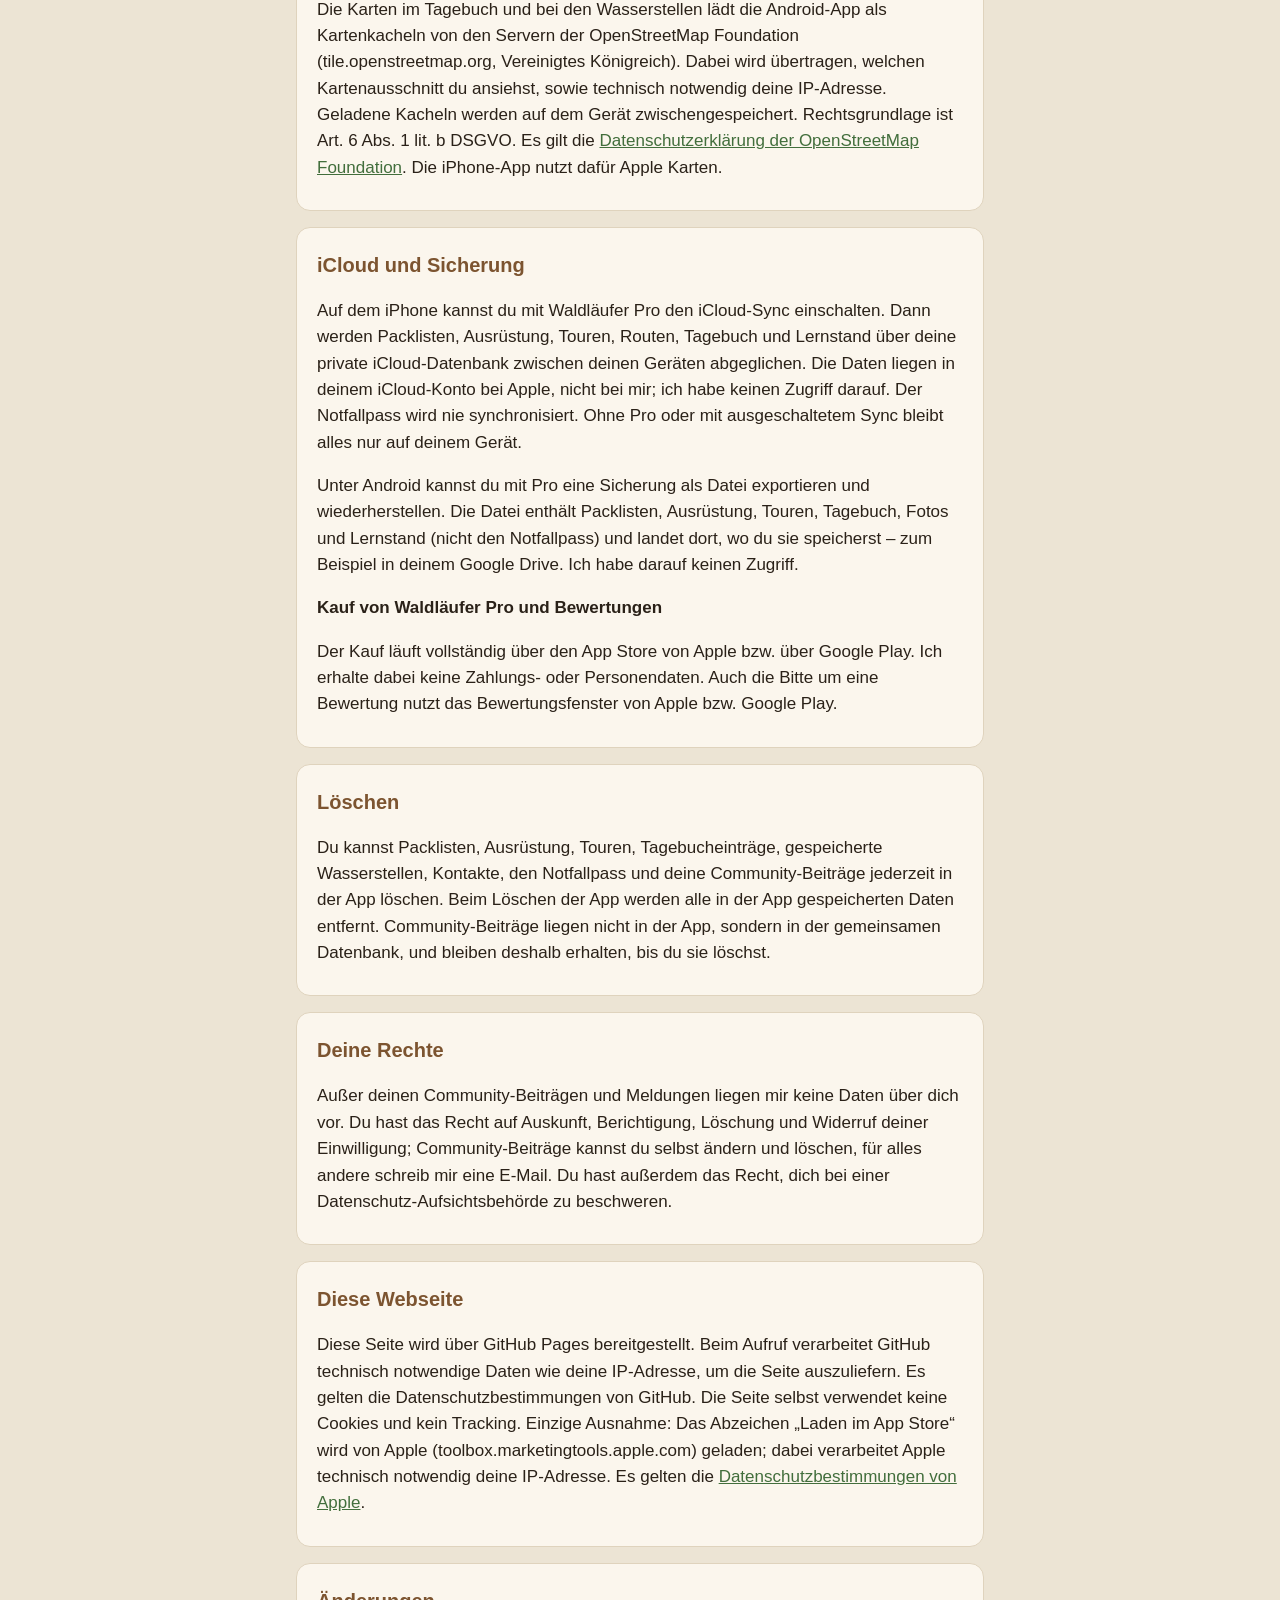
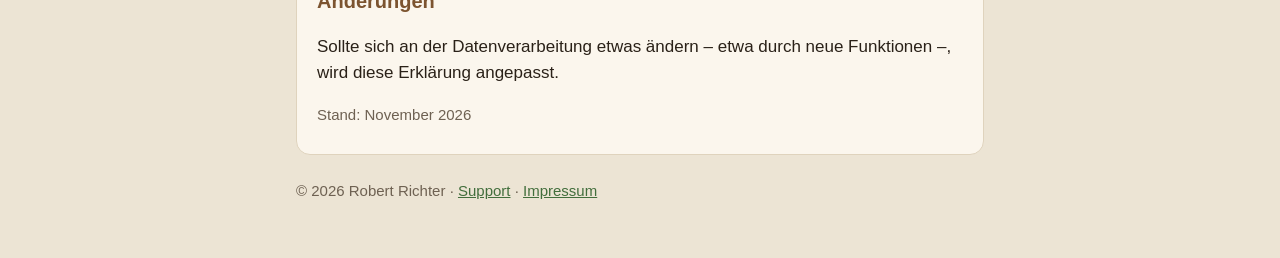
==== commit 58df3221: "Datenschutz: Strava-Import (Waldläufer 1.8) und Cloudflare-Vermittlungsdienst Co-Authored-By: Claude" ====
--- a/datenschutz.html
+++ b/datenschutz.html
@@ -28,8 +28,9 @@
 
   <section>
     <h2>Kurz gesagt</h2>
-    <p>Alles, was du einträgst, bleibt auf deinem Gerät. Es gibt kein Benutzerkonto, keinen eigenen Server, keine Werbung,
-      kein Tracking und keine Analyse- oder Statistikdienste.</p>
+    <p>Alles, was du einträgst, bleibt auf deinem Gerät. Es gibt kein Benutzerkonto, keinen eigenen Server (außer einem kleinen
+      Vermittlungsdienst für die freiwillige Strava-Anmeldung, der nichts speichert), keine Werbung, kein Tracking und keine
+      Analyse- oder Statistikdienste.</p>
     <p>Ausnahme sind <strong>Community-Schlafplätze</strong>: Was du dort selbst teilst (Ort, Beschreibung, Foto, Bewertung, Spitzname),
       wird in einer öffentlichen iCloud-Datenbank gespeichert, die Waldläufer und die App Bikepacking gemeinsam nutzen, und ist für
       alle Nutzer beider Apps sichtbar.</p>
@@ -164,6 +165,23 @@
       selbst verlässt dein Gerät dabei nicht. Heruntergeladene Karten bleiben auf dem Gerät, bis du sie löschst. Rechtsgrundlage ist
       Art. 6 Abs. 1 lit. b DSGVO. Es gelten die <a href="https://openfreemap.org/privacy/">Datenschutzhinweise von OpenFreeMap</a>.
       Mit „Apple Karten“ lädt Apple die Karte; es gelten die Datenschutzbestimmungen von Apple.</p>
+    <h3>Strava (Pro, freiwillig)</h3>
+    <p>Unter <em>Mehr › Planen › Strava</em> kannst du die App mit deinem Strava-Konto verbinden. Bei der Anmeldung öffnet sich
+      die Seite von Strava (Strava, Inc., USA); dort erlaubst du der App, deine Aktivitäten zu lesen. Die App erhält dafür
+      Zugangsschlüssel, die nur im Schlüsselbund deines iPhones gespeichert werden – nicht in iCloud und nicht bei mir.</p>
+    <p>Die App ruft dann bei Strava die Liste deiner Aktivitäten ab (Name, Datum, Sportart, Strecke, Höhenmeter, Gehzeit) und
+      zeigt dir neue Wanderungen, Spaziergänge und Schneeschuhtouren an, die zu den von dir gewählten Kriterien passen. Erst wenn
+      du eine Wanderung übernimmst, lädt die App deren Streckenverlauf und speichert sie als Route mit Aufzeichnung auf deinem
+      Gerät (und, falls eingeschaltet, im iCloud-Abgleich). Nichts wird an Strava hochgeladen oder dort verändert. Rechtsgrundlage
+      ist deine Einwilligung (Art. 6 Abs. 1 lit. a DSGVO), die du jederzeit mit „Verbindung trennen“ in der App oder in deinen
+      Strava-Einstellungen unter „Meine Apps“ widerrufen kannst; übernommene Routen bleiben erhalten, bis du sie löschst. Es gelten
+      die <a href="https://www.strava.com/legal/privacy">Datenschutzerklärung von Strava</a>.</p>
+    <p>Für die Anmeldung braucht Strava ein geheimes Passwort der App, das nicht in der App selbst stehen soll. Deshalb läuft der
+      Tausch des Anmeldecodes gegen die Zugangsschlüssel über einen kleinen Vermittlungsdienst bei Cloudflare (Cloudflare, Inc.,
+      USA; zertifiziert nach dem EU-US Data Privacy Framework), den Waldläufer und die App Bikepacking gemeinsam nutzen. Dabei
+      werden der einmalige Anmeldecode bzw. der Erneuerungsschlüssel und technisch notwendig deine IP-Adresse übertragen und direkt
+      an Strava weitergereicht; der Dienst speichert nichts. Es gelten die
+      <a href="https://www.cloudflare.com/de-de/privacypolicy/">Datenschutzerklärung von Cloudflare</a>.</p>
     <h3>Ortung und Länderkennung: Apple bzw. Google</h3>
     <p>Um das Land für die Notrufnummer zu erkennen, nutzt die App den Ortungsdienst des Betriebssystems (Reverse-Geocoding).
       Auf dem iPhone wird die Position dabei an Apple übertragen, es gelten die
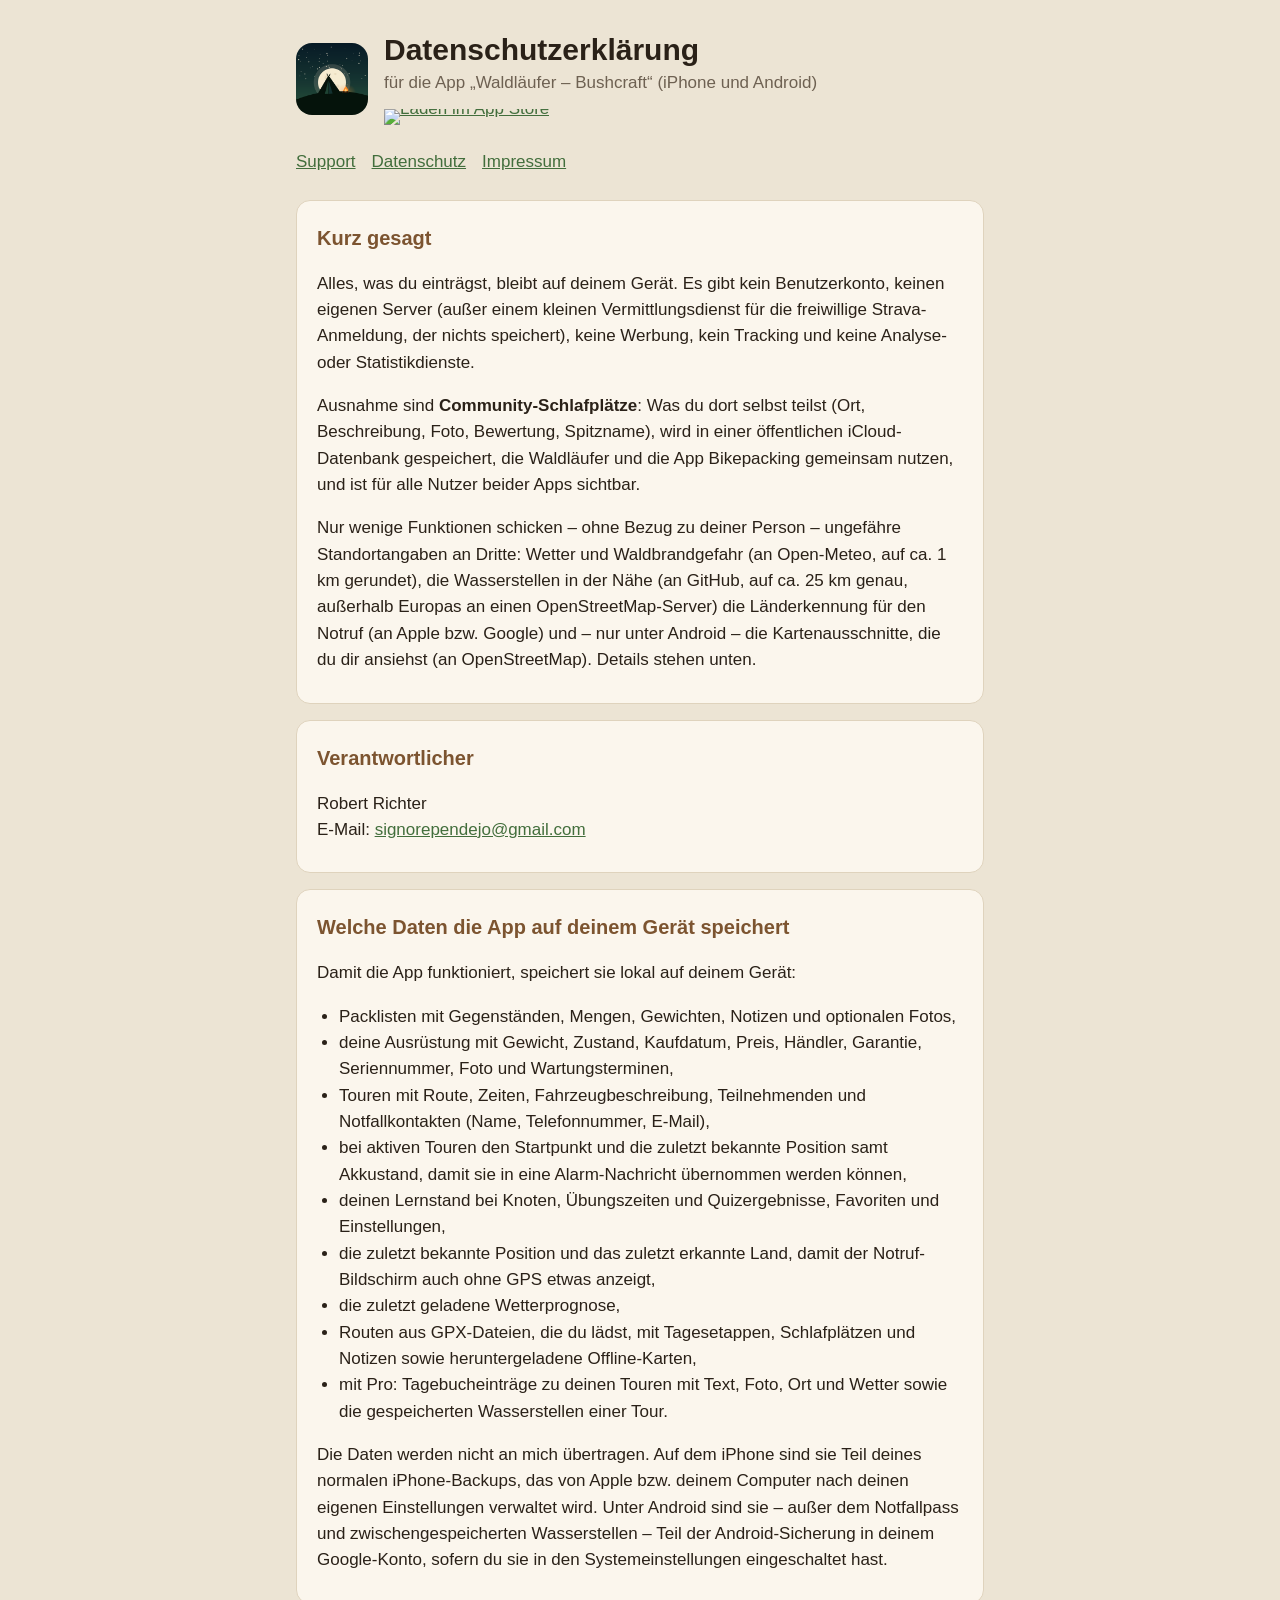
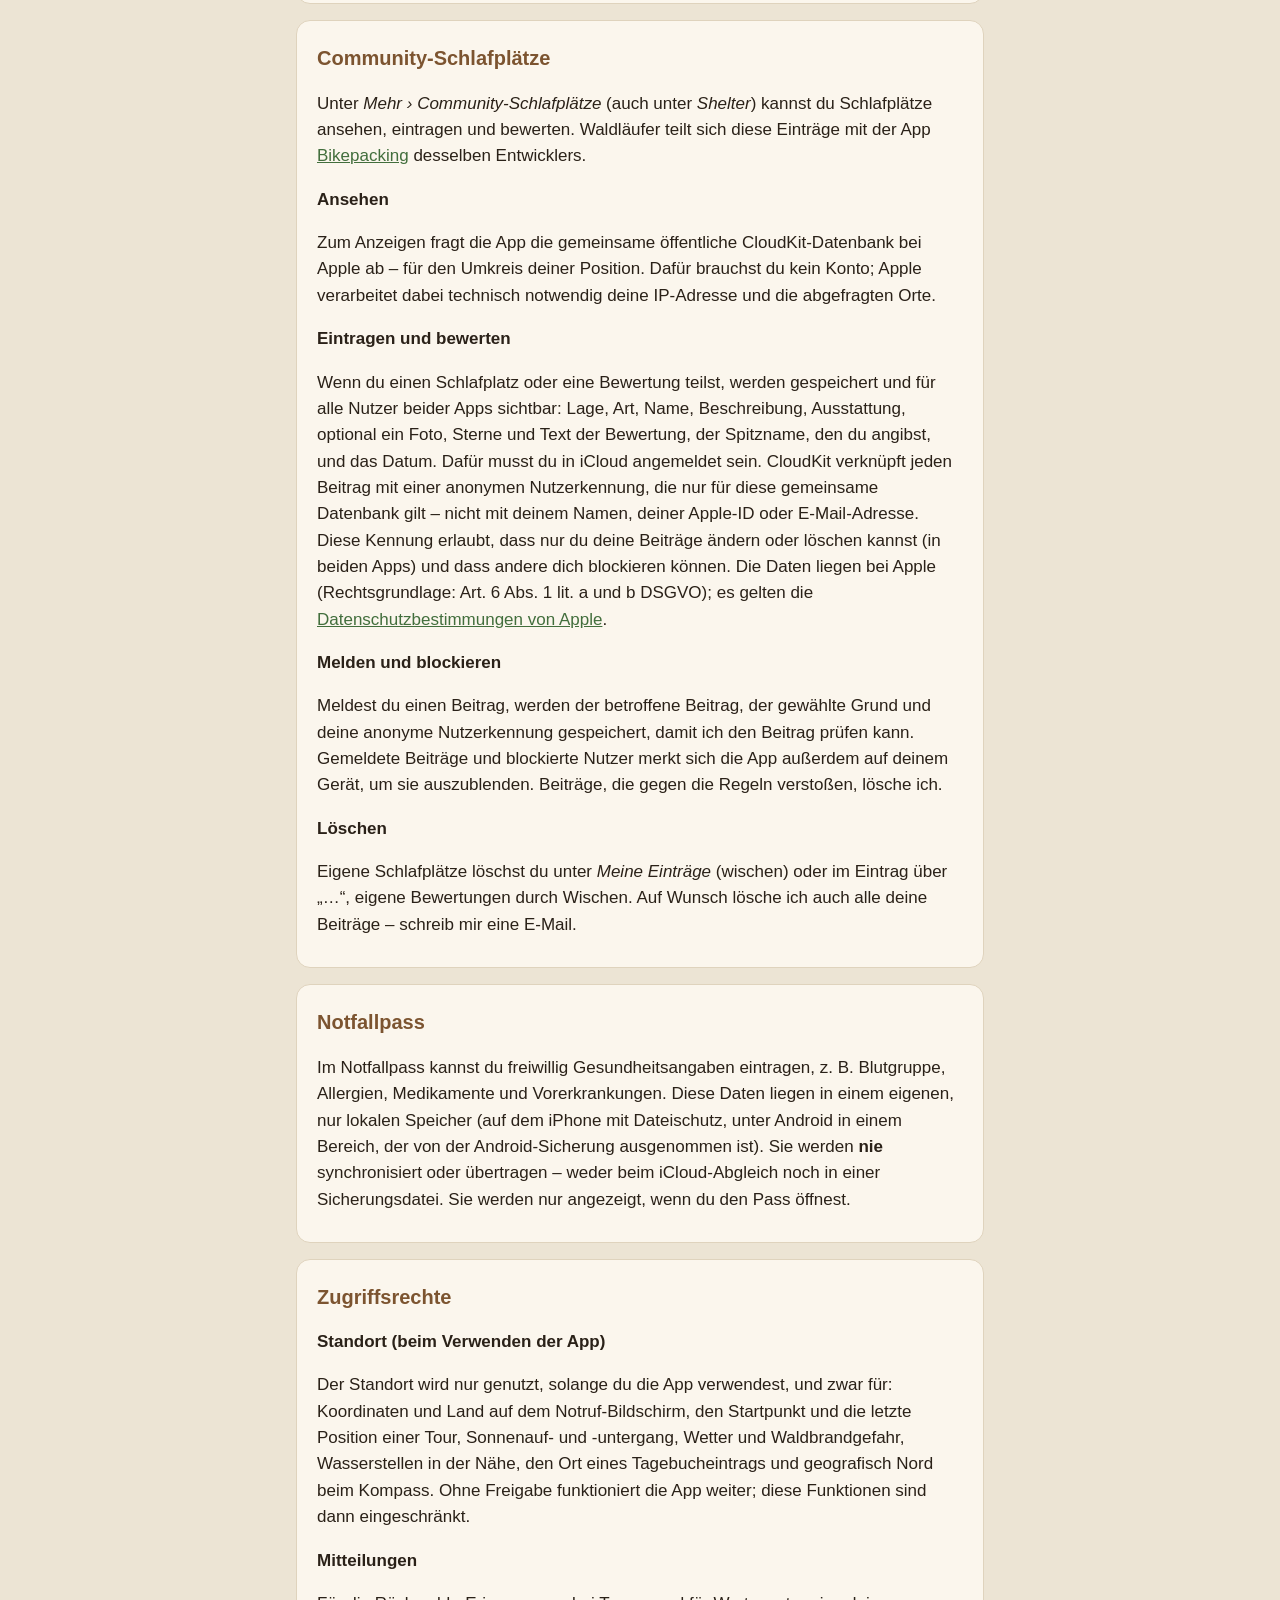
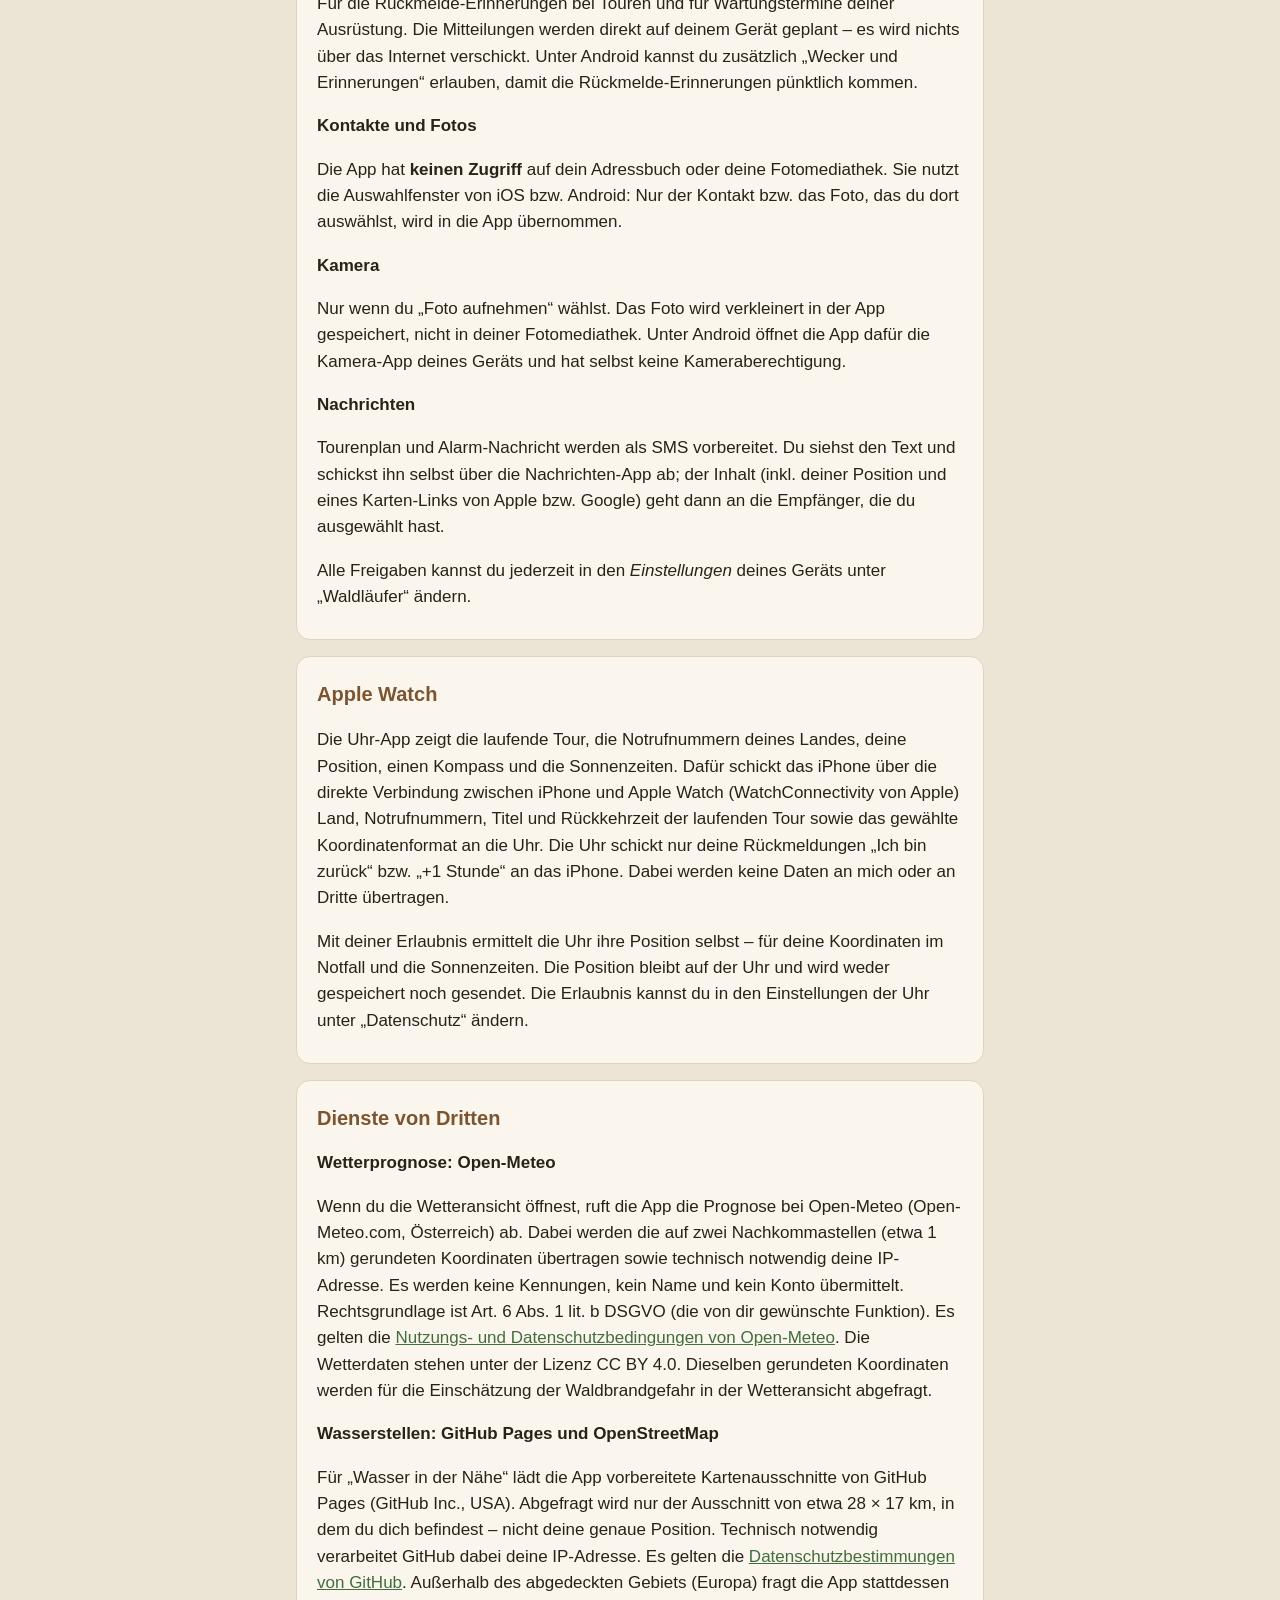
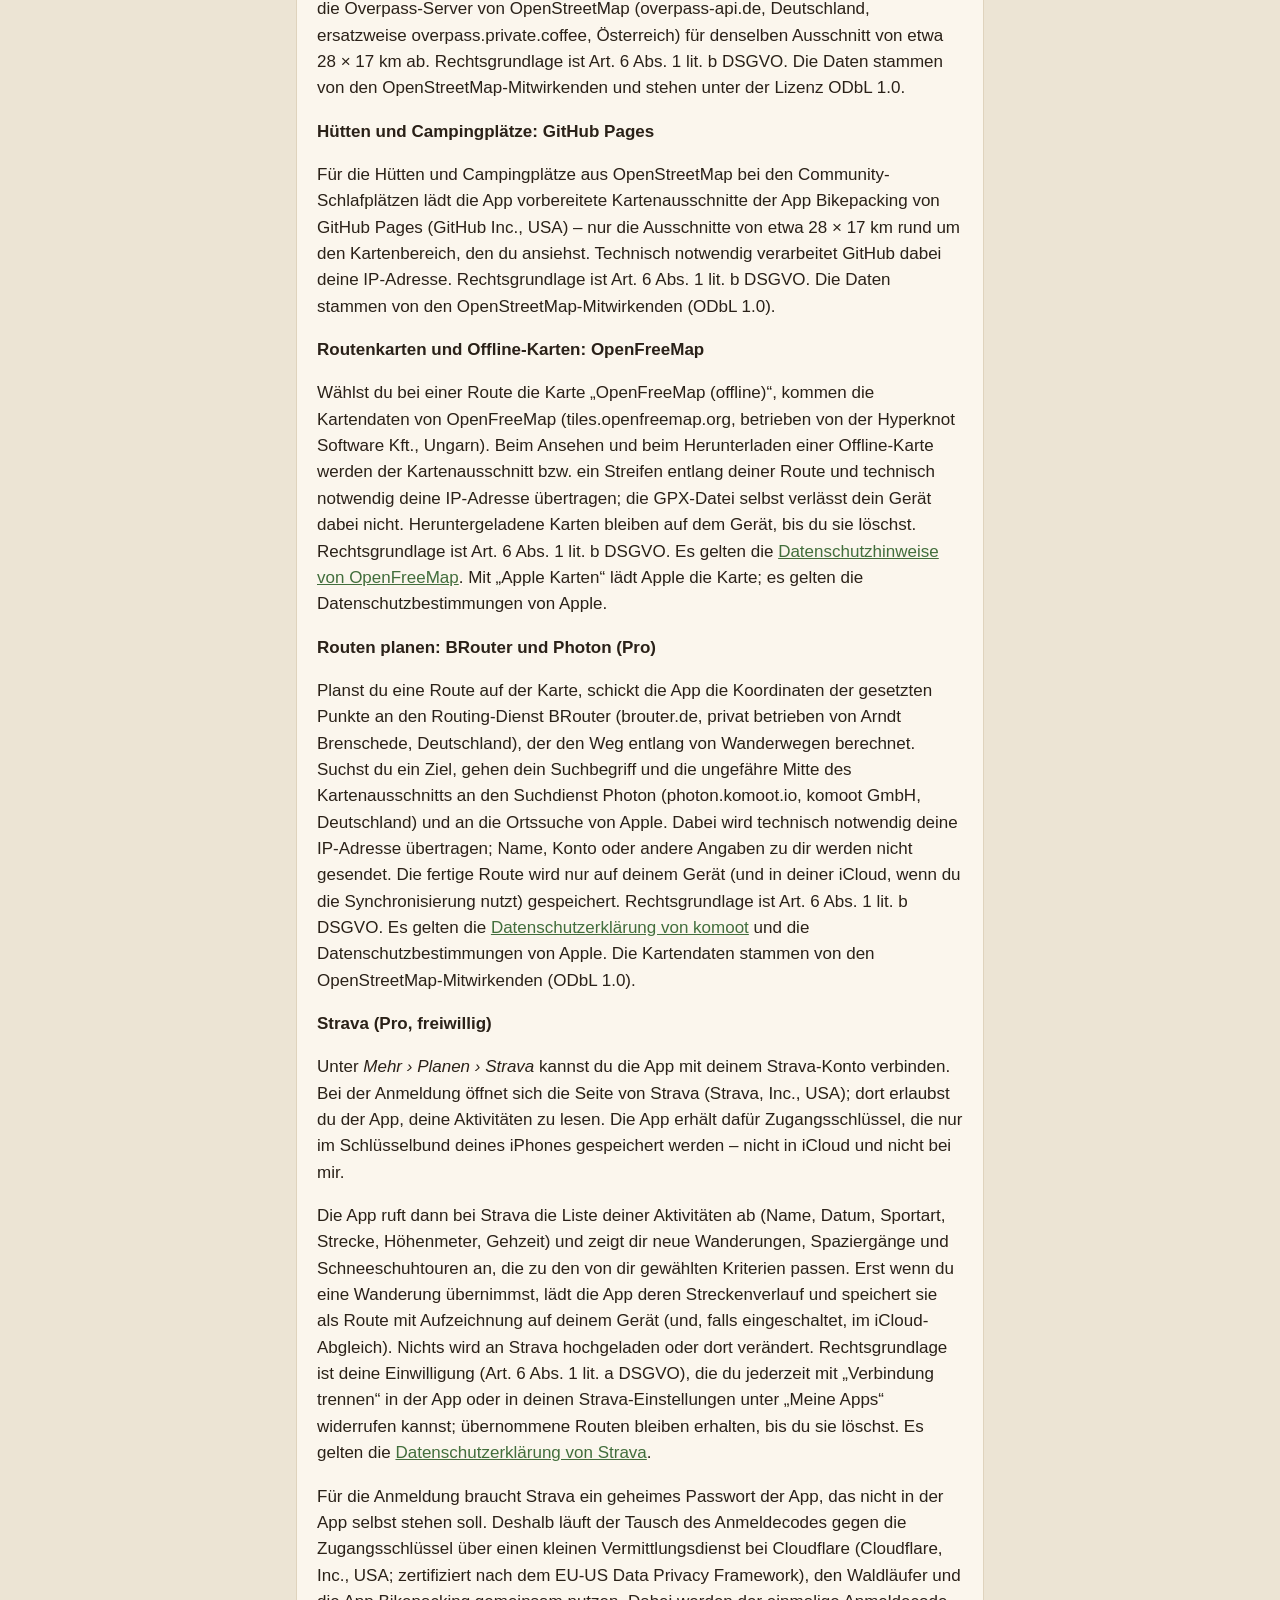
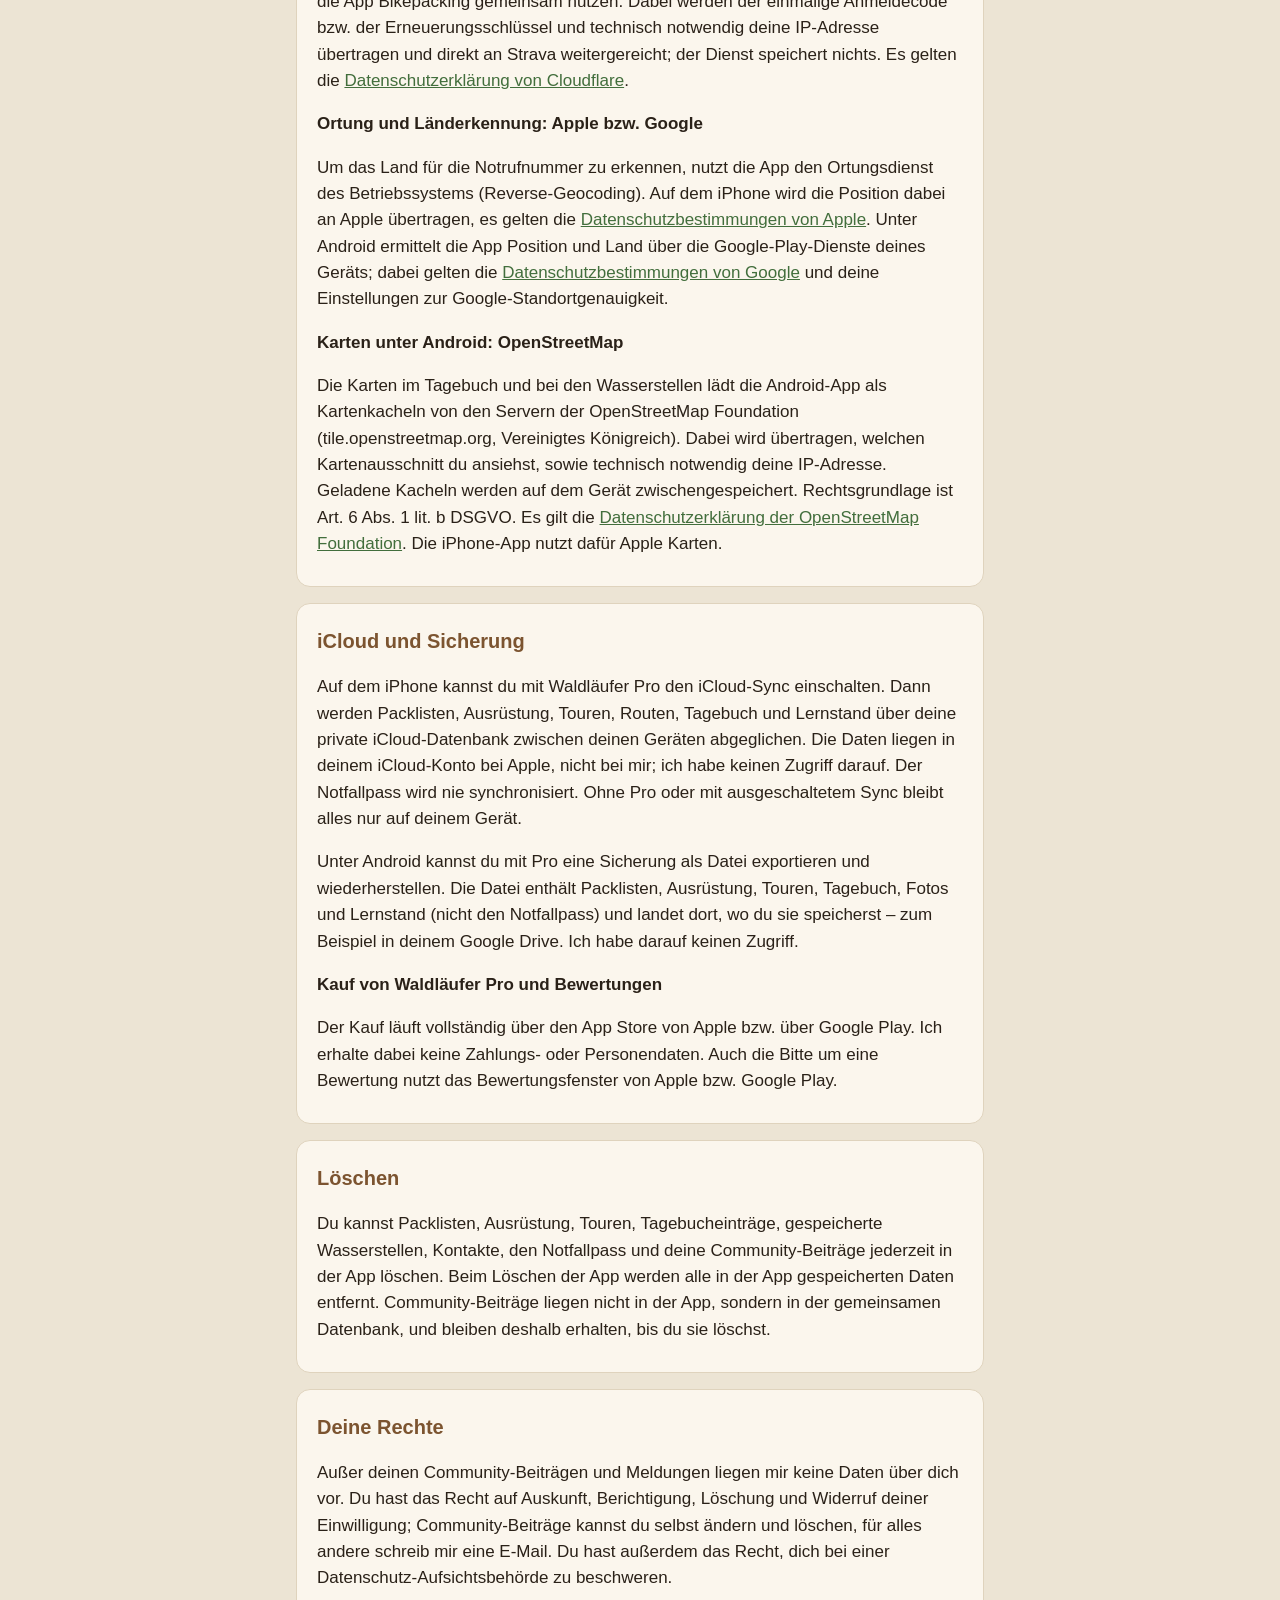
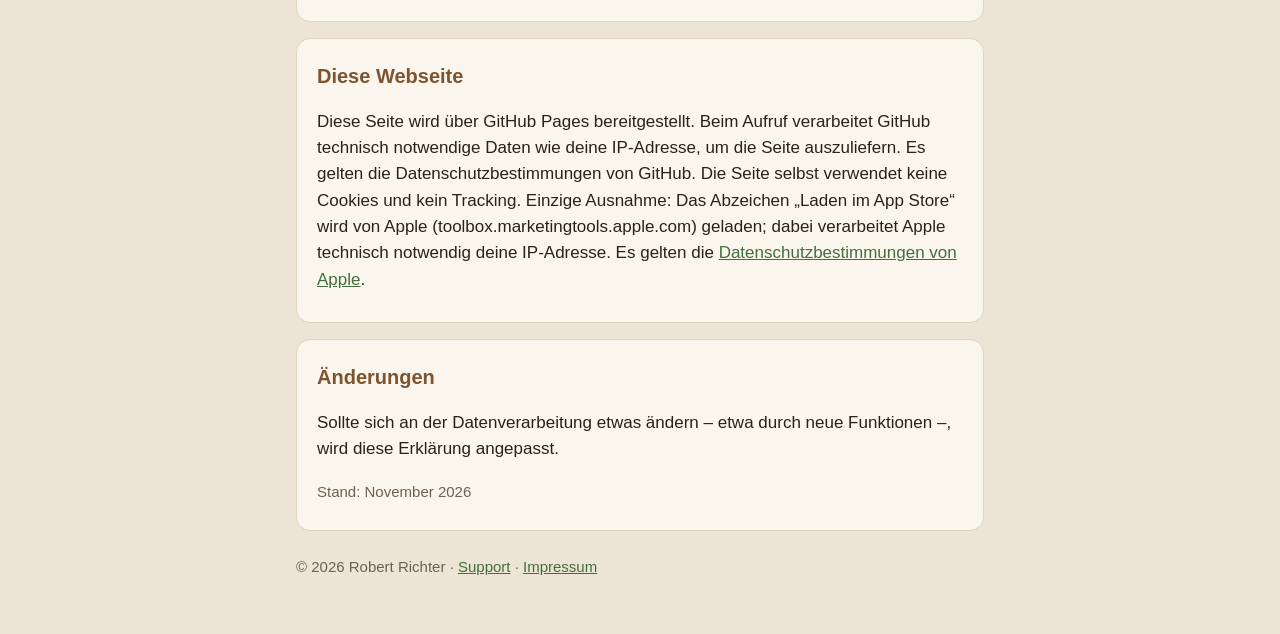
==== commit 2c20fa83: "Datenschutz: Routen planen mit BRouter und Photon (Waldläufer 1.9) Co-Authored-By: Claude Opus 5.5 <" ====
--- a/datenschutz.html
+++ b/datenschutz.html
@@ -165,6 +165,15 @@
       selbst verlässt dein Gerät dabei nicht. Heruntergeladene Karten bleiben auf dem Gerät, bis du sie löschst. Rechtsgrundlage ist
       Art. 6 Abs. 1 lit. b DSGVO. Es gelten die <a href="https://openfreemap.org/privacy/">Datenschutzhinweise von OpenFreeMap</a>.
       Mit „Apple Karten“ lädt Apple die Karte; es gelten die Datenschutzbestimmungen von Apple.</p>
+    <h3>Routen planen: BRouter und Photon (Pro)</h3>
+    <p>Planst du eine Route auf der Karte, schickt die App die Koordinaten der gesetzten Punkte an den Routing-Dienst BRouter
+      (brouter.de, privat betrieben von Arndt Brenschede, Deutschland), der den Weg entlang von Wanderwegen berechnet. Suchst du ein
+      Ziel, gehen dein Suchbegriff und die ungefähre Mitte des Kartenausschnitts an den Suchdienst Photon (photon.komoot.io,
+      komoot GmbH, Deutschland) und an die Ortssuche von Apple. Dabei wird technisch notwendig deine IP-Adresse übertragen; Name,
+      Konto oder andere Angaben zu dir werden nicht gesendet. Die fertige Route wird nur auf deinem Gerät (und in deiner iCloud,
+      wenn du die Synchronisierung nutzt) gespeichert. Rechtsgrundlage ist Art. 6 Abs. 1 lit. b DSGVO. Es gelten die
+      <a href="https://www.komoot.com/de-de/privacy">Datenschutzerklärung von komoot</a> und die Datenschutzbestimmungen von Apple.
+      Die Kartendaten stammen von den OpenStreetMap-Mitwirkenden (ODbL 1.0).</p>
     <h3>Strava (Pro, freiwillig)</h3>
     <p>Unter <em>Mehr › Planen › Strava</em> kannst du die App mit deinem Strava-Konto verbinden. Bei der Anmeldung öffnet sich
       die Seite von Strava (Strava, Inc., USA); dort erlaubst du der App, deine Aktivitäten zu lesen. Die App erhält dafür
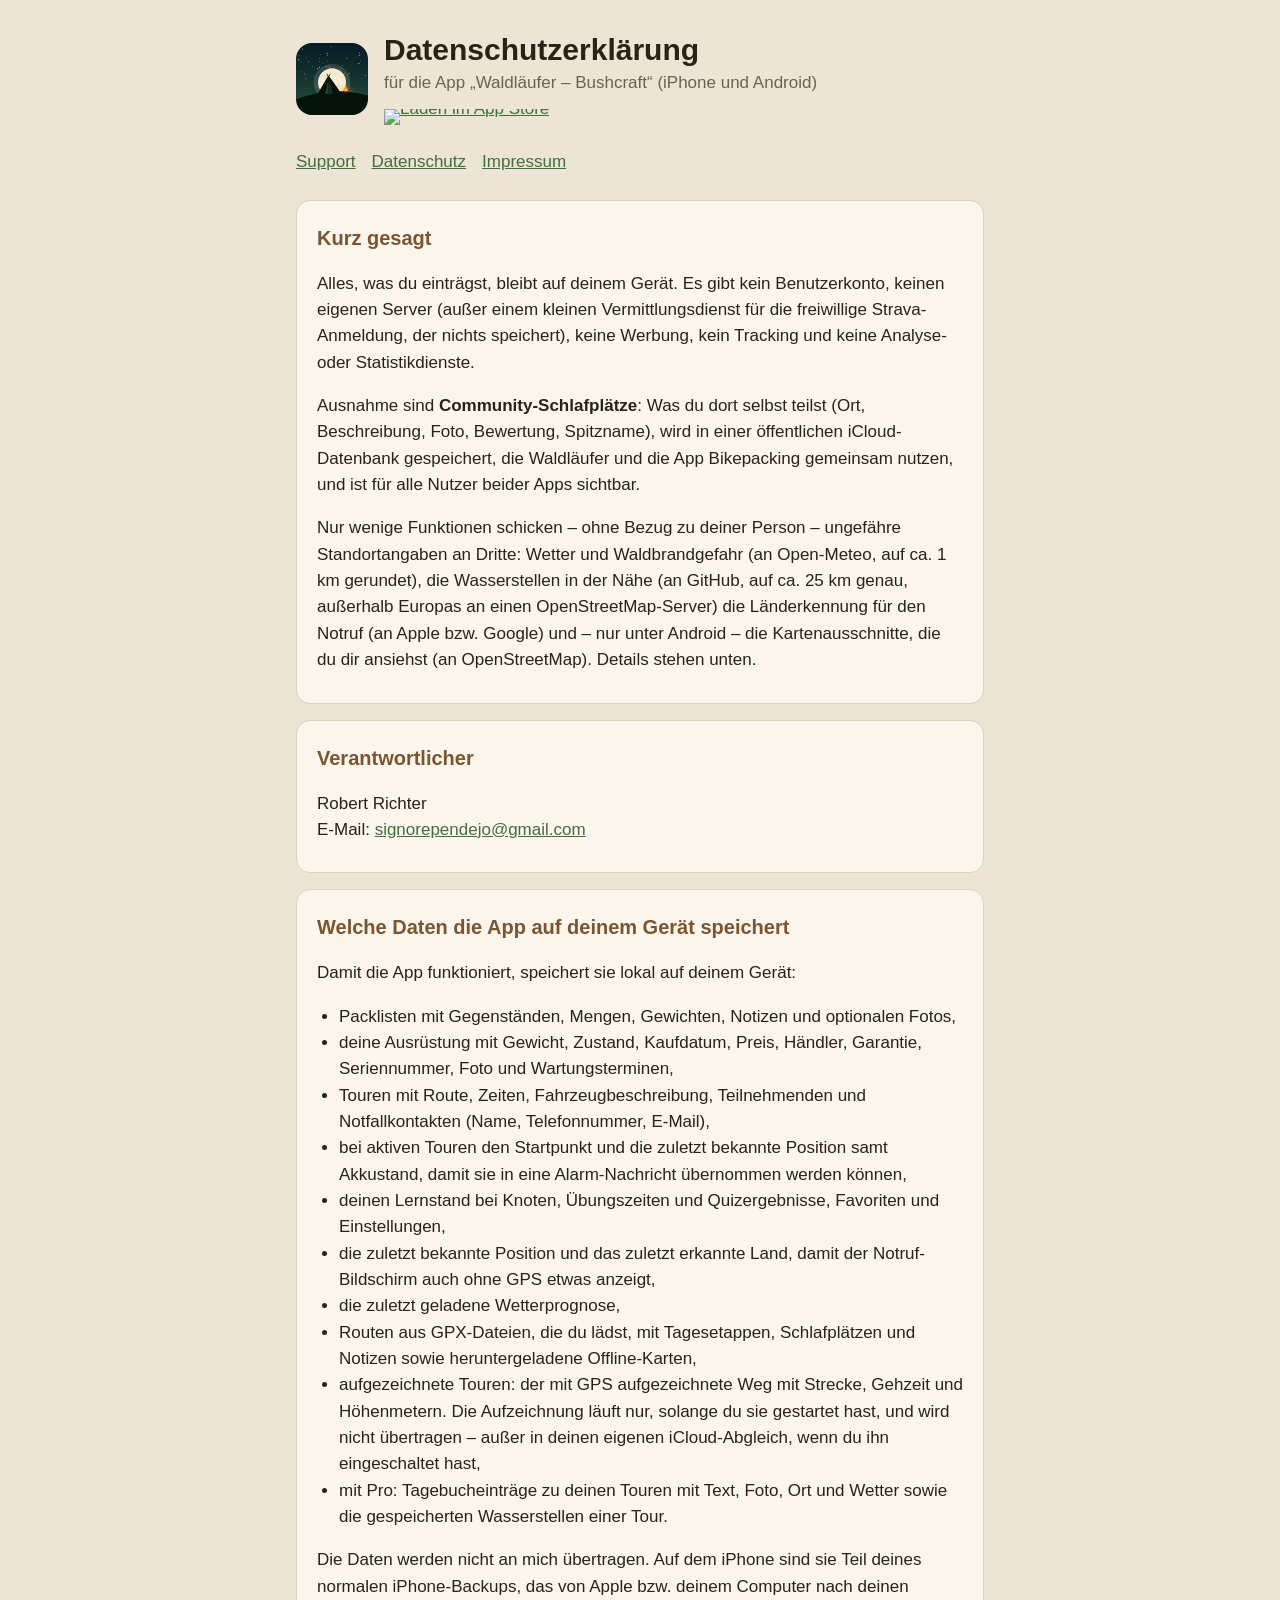
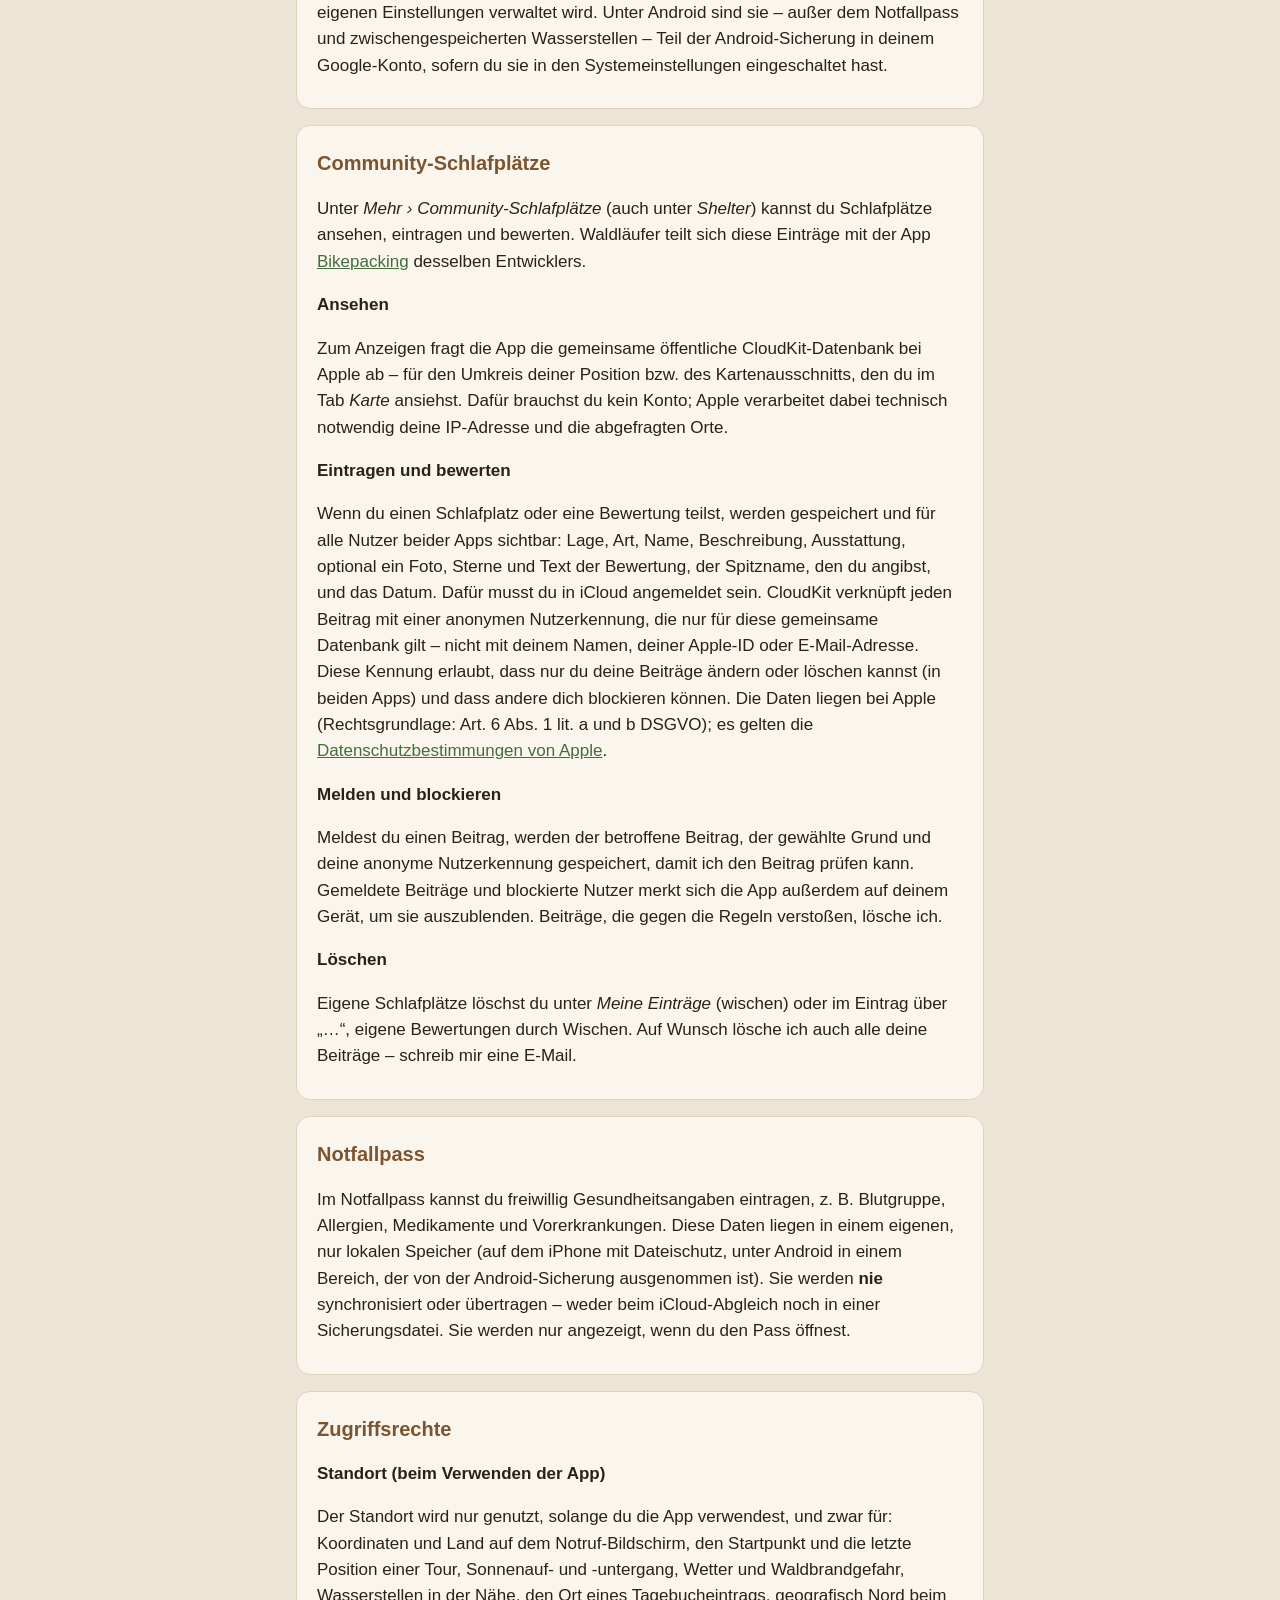
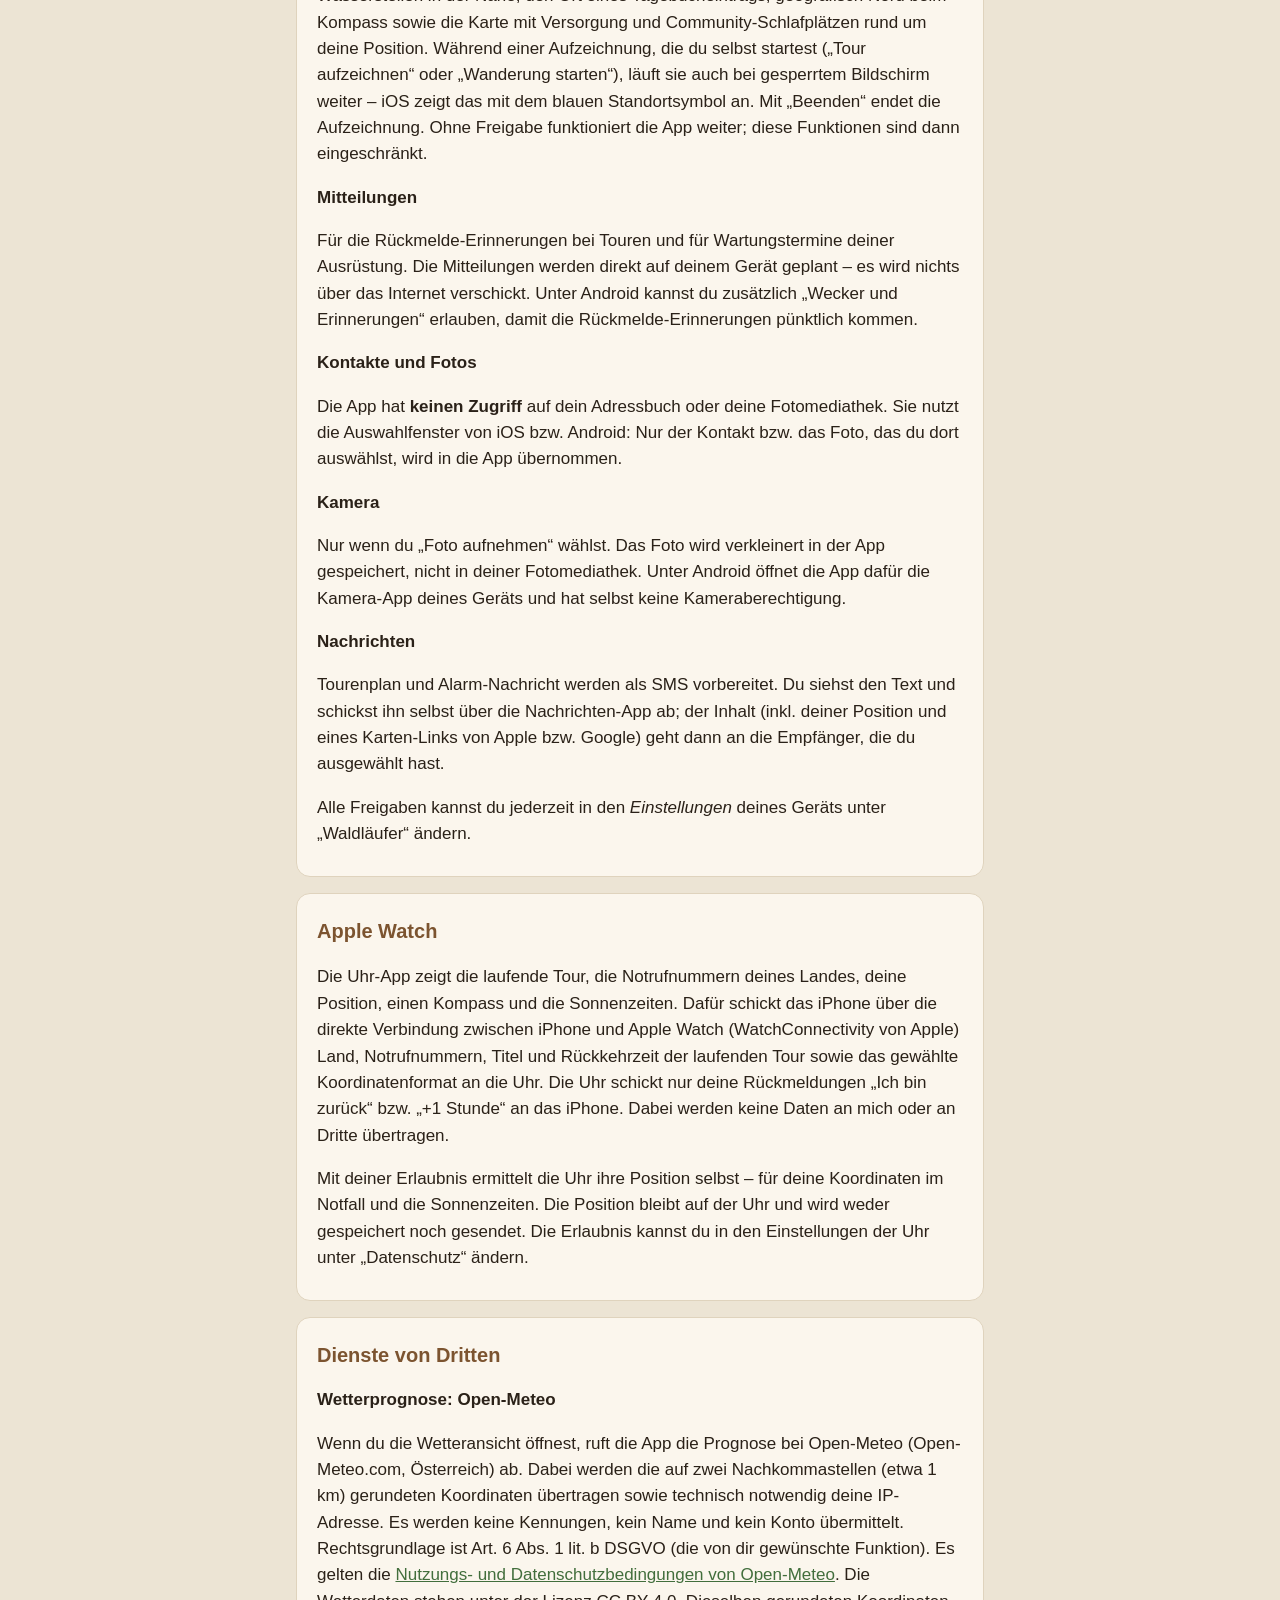
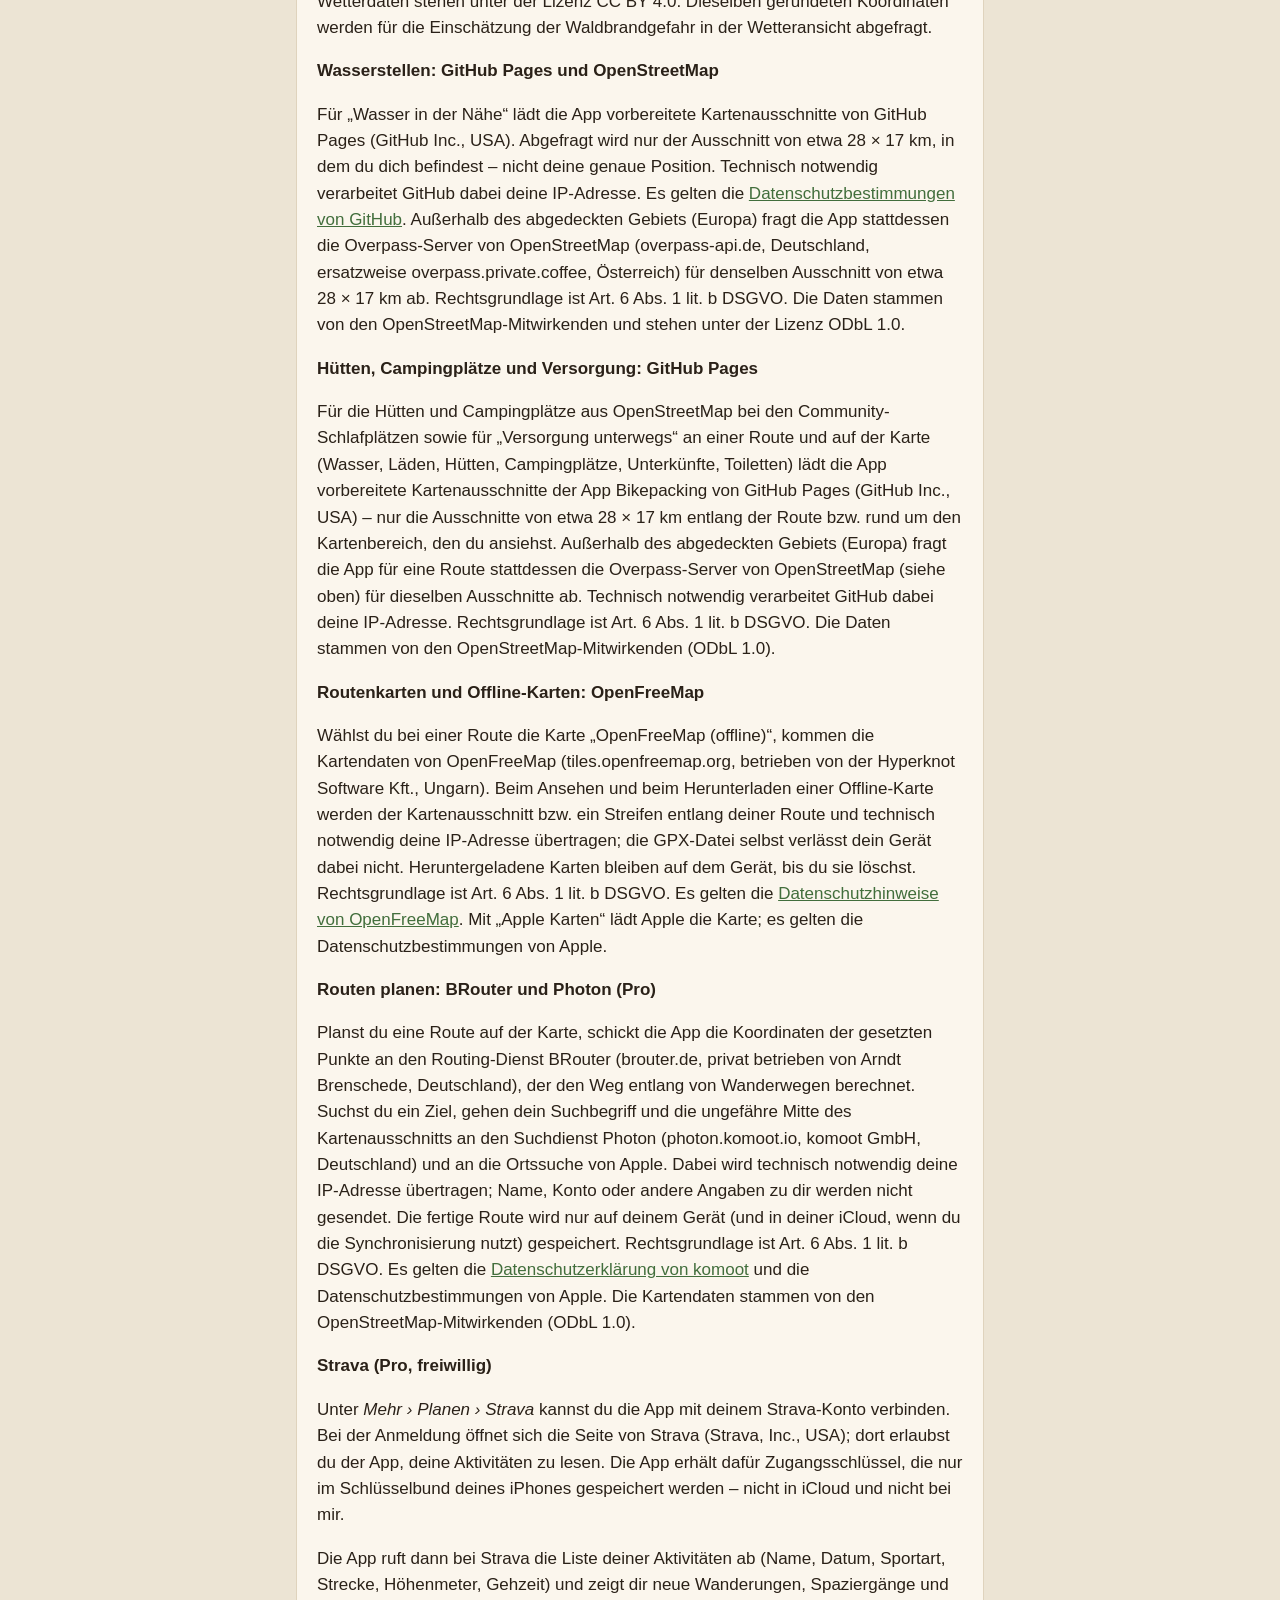
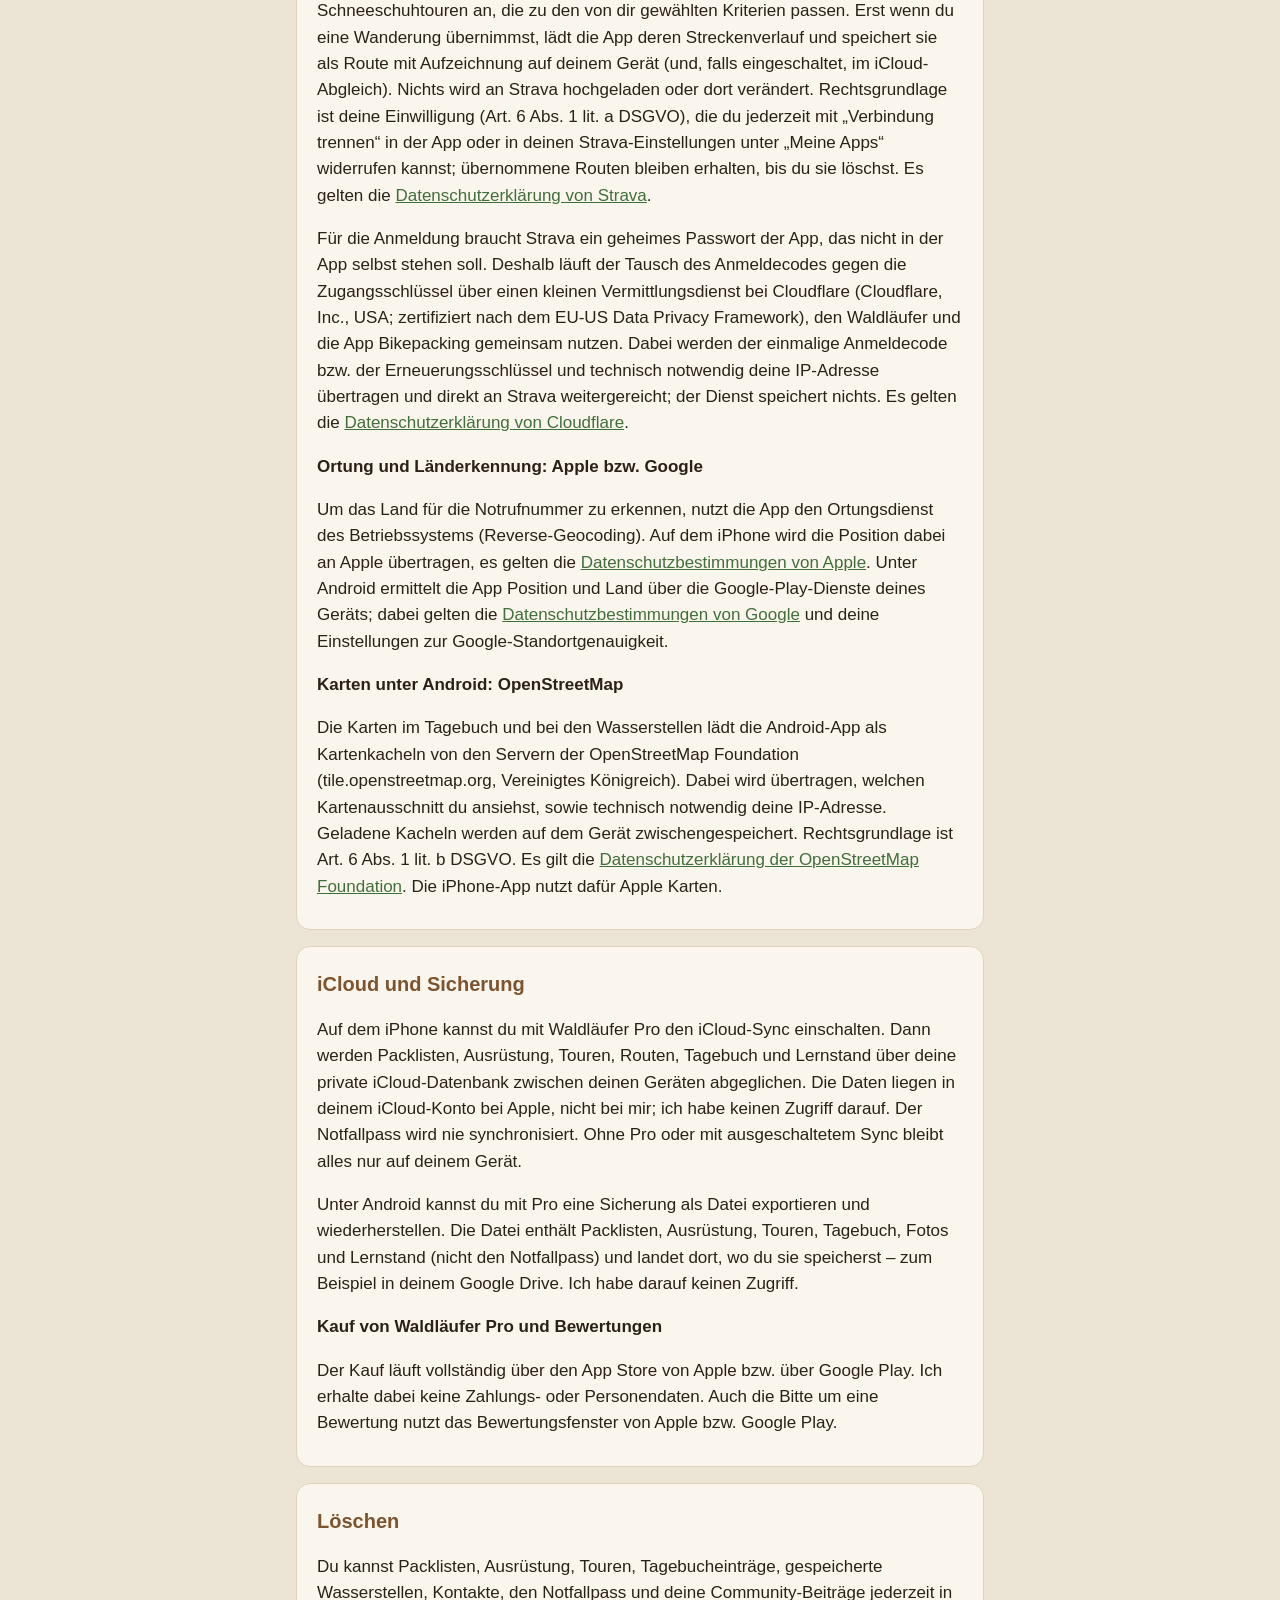
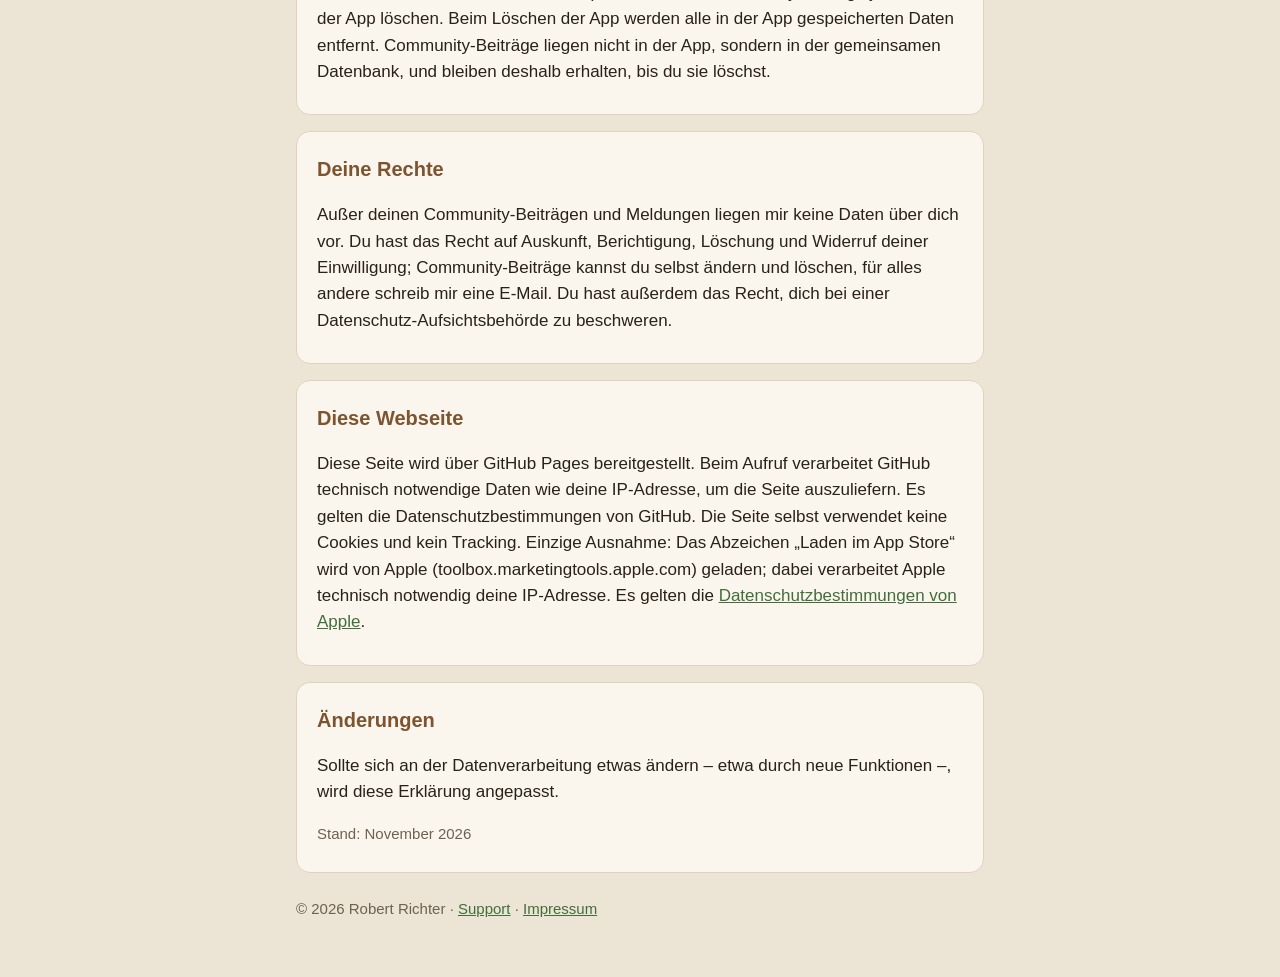
==== commit c60e30cb: "Waldläufer 1.11: Tour aufzeichnen, Karte, Packlisten; Datenschutz: Aufzeichnung, Versorgung und Schl" ====
--- a/datenschutz.html
+++ b/datenschutz.html
@@ -58,6 +58,8 @@
       <li>die zuletzt bekannte Position und das zuletzt erkannte Land, damit der Notruf-Bildschirm auch ohne GPS etwas anzeigt,</li>
       <li>die zuletzt geladene Wetterprognose,</li>
       <li>Routen aus GPX-Dateien, die du lädst, mit Tagesetappen, Schlafplätzen und Notizen sowie heruntergeladene Offline-Karten,</li>
+      <li>aufgezeichnete Touren: der mit GPS aufgezeichnete Weg mit Strecke, Gehzeit und Höhenmetern. Die Aufzeichnung läuft nur,
+        solange du sie gestartet hast, und wird nicht übertragen – außer in deinen eigenen iCloud-Abgleich, wenn du ihn eingeschaltet hast,</li>
       <li>mit Pro: Tagebucheinträge zu deinen Touren mit Text, Foto, Ort und Wetter sowie die gespeicherten Wasserstellen einer Tour.</li>
     </ul>
     <p>Die Daten werden nicht an mich übertragen. Auf dem iPhone sind sie Teil deines normalen iPhone-Backups, das von Apple bzw.
@@ -72,7 +74,8 @@
       bewerten. Waldläufer teilt sich diese Einträge mit der App <a href="https://curlyrob.github.io/bikepacking/">Bikepacking</a>
       desselben Entwicklers.</p>
     <h3>Ansehen</h3>
-    <p>Zum Anzeigen fragt die App die gemeinsame öffentliche CloudKit-Datenbank bei Apple ab – für den Umkreis deiner Position.
+    <p>Zum Anzeigen fragt die App die gemeinsame öffentliche CloudKit-Datenbank bei Apple ab – für den Umkreis deiner Position bzw.
+      des Kartenausschnitts, den du im Tab <em>Karte</em> ansiehst.
       Dafür brauchst du kein Konto; Apple verarbeitet dabei technisch notwendig deine IP-Adresse und die abgefragten Orte.</p>
     <h3>Eintragen und bewerten</h3>
     <p>Wenn du einen Schlafplatz oder eine Bewertung teilst, werden gespeichert und für alle Nutzer beider Apps sichtbar: Lage, Art,
@@ -105,7 +108,10 @@
     <h3>Standort (beim Verwenden der App)</h3>
     <p>Der Standort wird nur genutzt, solange du die App verwendest, und zwar für: Koordinaten und Land auf dem Notruf-Bildschirm,
       den Startpunkt und die letzte Position einer Tour, Sonnenauf- und -untergang, Wetter und Waldbrandgefahr, Wasserstellen in der
-      Nähe, den Ort eines Tagebucheintrags und geografisch Nord beim Kompass.
+      Nähe, den Ort eines Tagebucheintrags, geografisch Nord beim Kompass sowie die Karte mit Versorgung und Community-Schlafplätzen
+      rund um deine Position.
+      Während einer Aufzeichnung, die du selbst startest („Tour aufzeichnen“ oder „Wanderung starten“), läuft sie auch bei gesperrtem
+      Bildschirm weiter – iOS zeigt das mit dem blauen Standortsymbol an. Mit „Beenden“ endet die Aufzeichnung.
       Ohne Freigabe funktioniert die App weiter; diese Funktionen sind dann eingeschränkt.</p>
     <h3>Mitteilungen</h3>
     <p>Für die Rückmelde-Erinnerungen bei Touren und für Wartungstermine deiner Ausrüstung. Die Mitteilungen werden direkt auf
@@ -153,10 +159,12 @@
       (overpass-api.de, Deutschland, ersatzweise overpass.private.coffee, Österreich) für denselben Ausschnitt von etwa 28 × 17 km ab.
       Rechtsgrundlage ist Art. 6 Abs. 1 lit. b DSGVO. Die Daten stammen von den OpenStreetMap-Mitwirkenden und stehen unter der
       Lizenz ODbL 1.0.</p>
-    <h3>Hütten und Campingplätze: GitHub Pages</h3>
-    <p>Für die Hütten und Campingplätze aus OpenStreetMap bei den Community-Schlafplätzen lädt die App vorbereitete Kartenausschnitte
-      der App Bikepacking von GitHub Pages (GitHub Inc., USA) – nur die Ausschnitte von etwa 28 × 17 km rund um den Kartenbereich, den
-      du ansiehst. Technisch notwendig verarbeitet GitHub dabei deine IP-Adresse. Rechtsgrundlage ist Art. 6 Abs. 1 lit. b DSGVO.
+    <h3>Hütten, Campingplätze und Versorgung: GitHub Pages</h3>
+    <p>Für die Hütten und Campingplätze aus OpenStreetMap bei den Community-Schlafplätzen sowie für „Versorgung unterwegs“ an einer
+      Route und auf der Karte (Wasser, Läden, Hütten, Campingplätze, Unterkünfte, Toiletten) lädt die App vorbereitete
+      Kartenausschnitte der App Bikepacking von GitHub Pages (GitHub Inc., USA) – nur die Ausschnitte von etwa 28 × 17 km entlang
+      der Route bzw. rund um den Kartenbereich, den du ansiehst. Außerhalb des abgedeckten Gebiets (Europa) fragt die App für eine
+      Route stattdessen die Overpass-Server von OpenStreetMap (siehe oben) für dieselben Ausschnitte ab. Technisch notwendig verarbeitet GitHub dabei deine IP-Adresse. Rechtsgrundlage ist Art. 6 Abs. 1 lit. b DSGVO.
       Die Daten stammen von den OpenStreetMap-Mitwirkenden (ODbL 1.0).</p>
     <h3>Routenkarten und Offline-Karten: OpenFreeMap</h3>
     <p>Wählst du bei einer Route die Karte „OpenFreeMap (offline)“, kommen die Kartendaten von OpenFreeMap (tiles.openfreemap.org,
